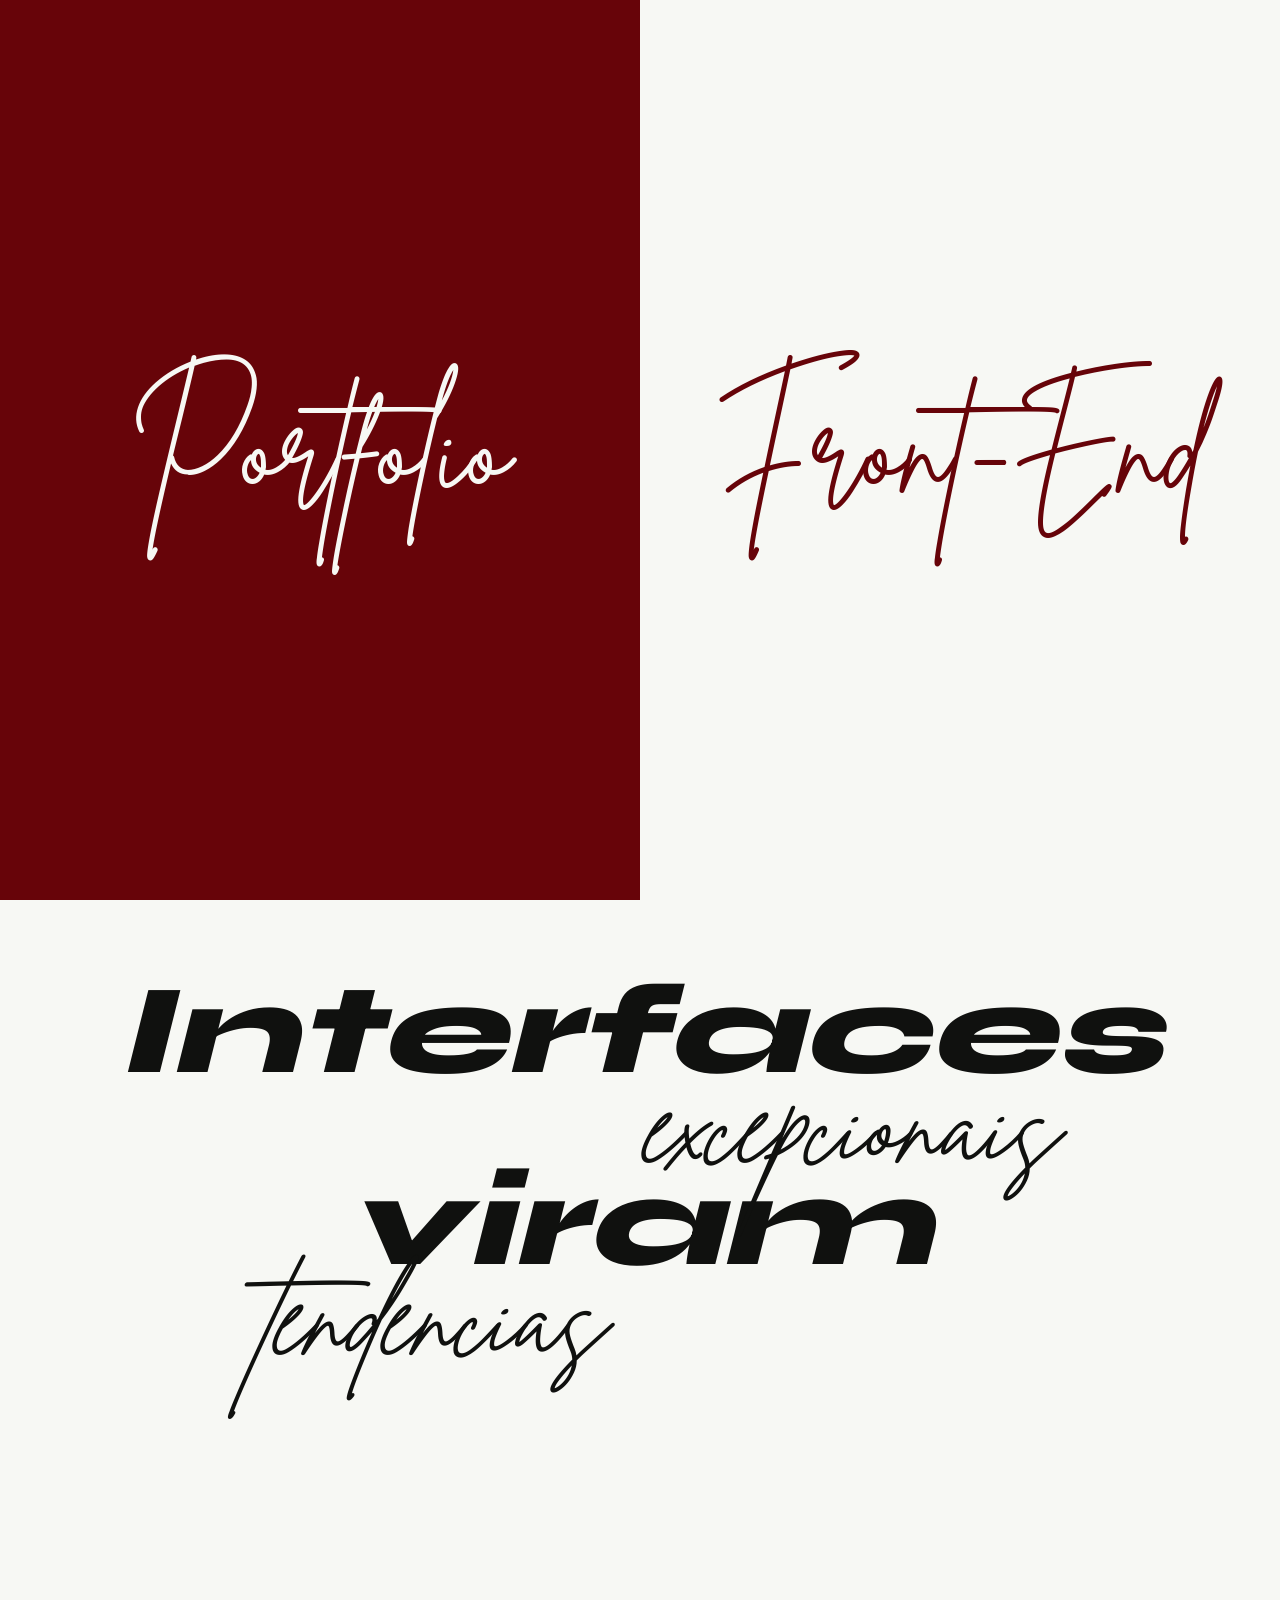
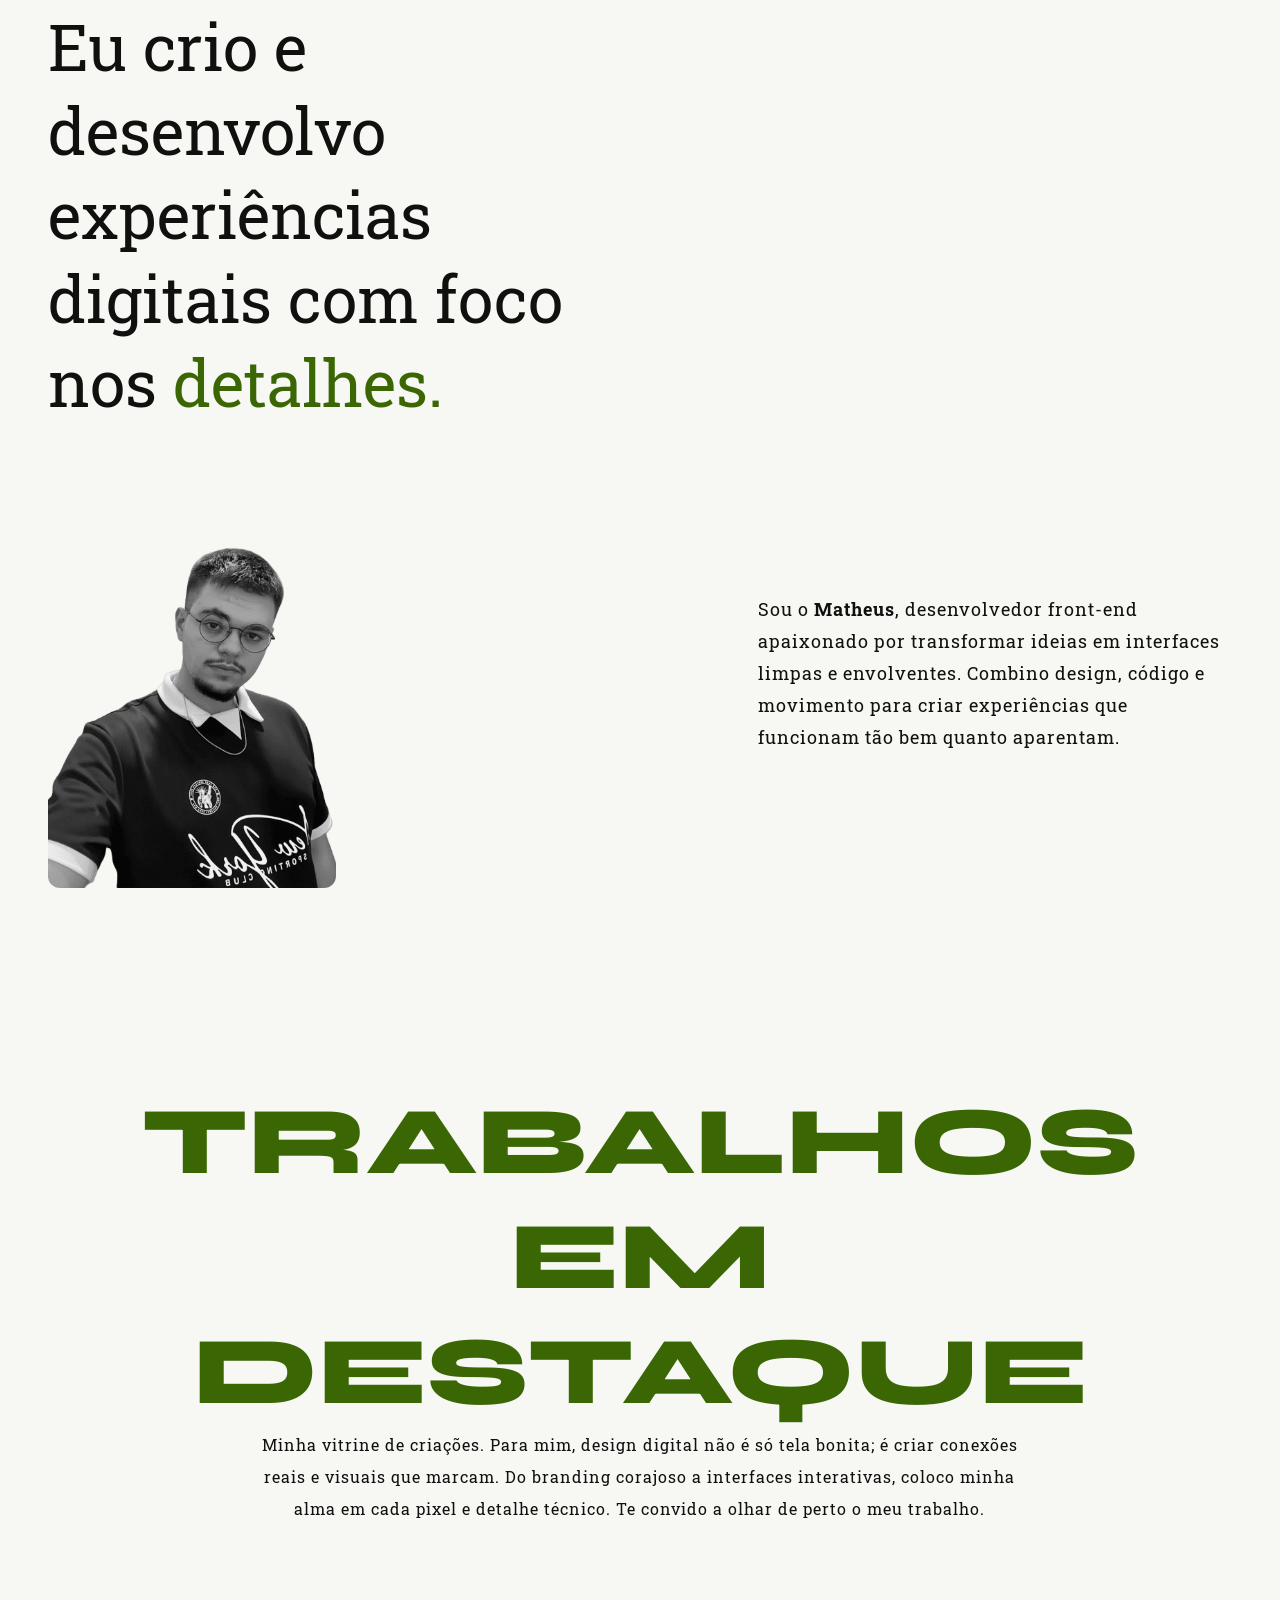
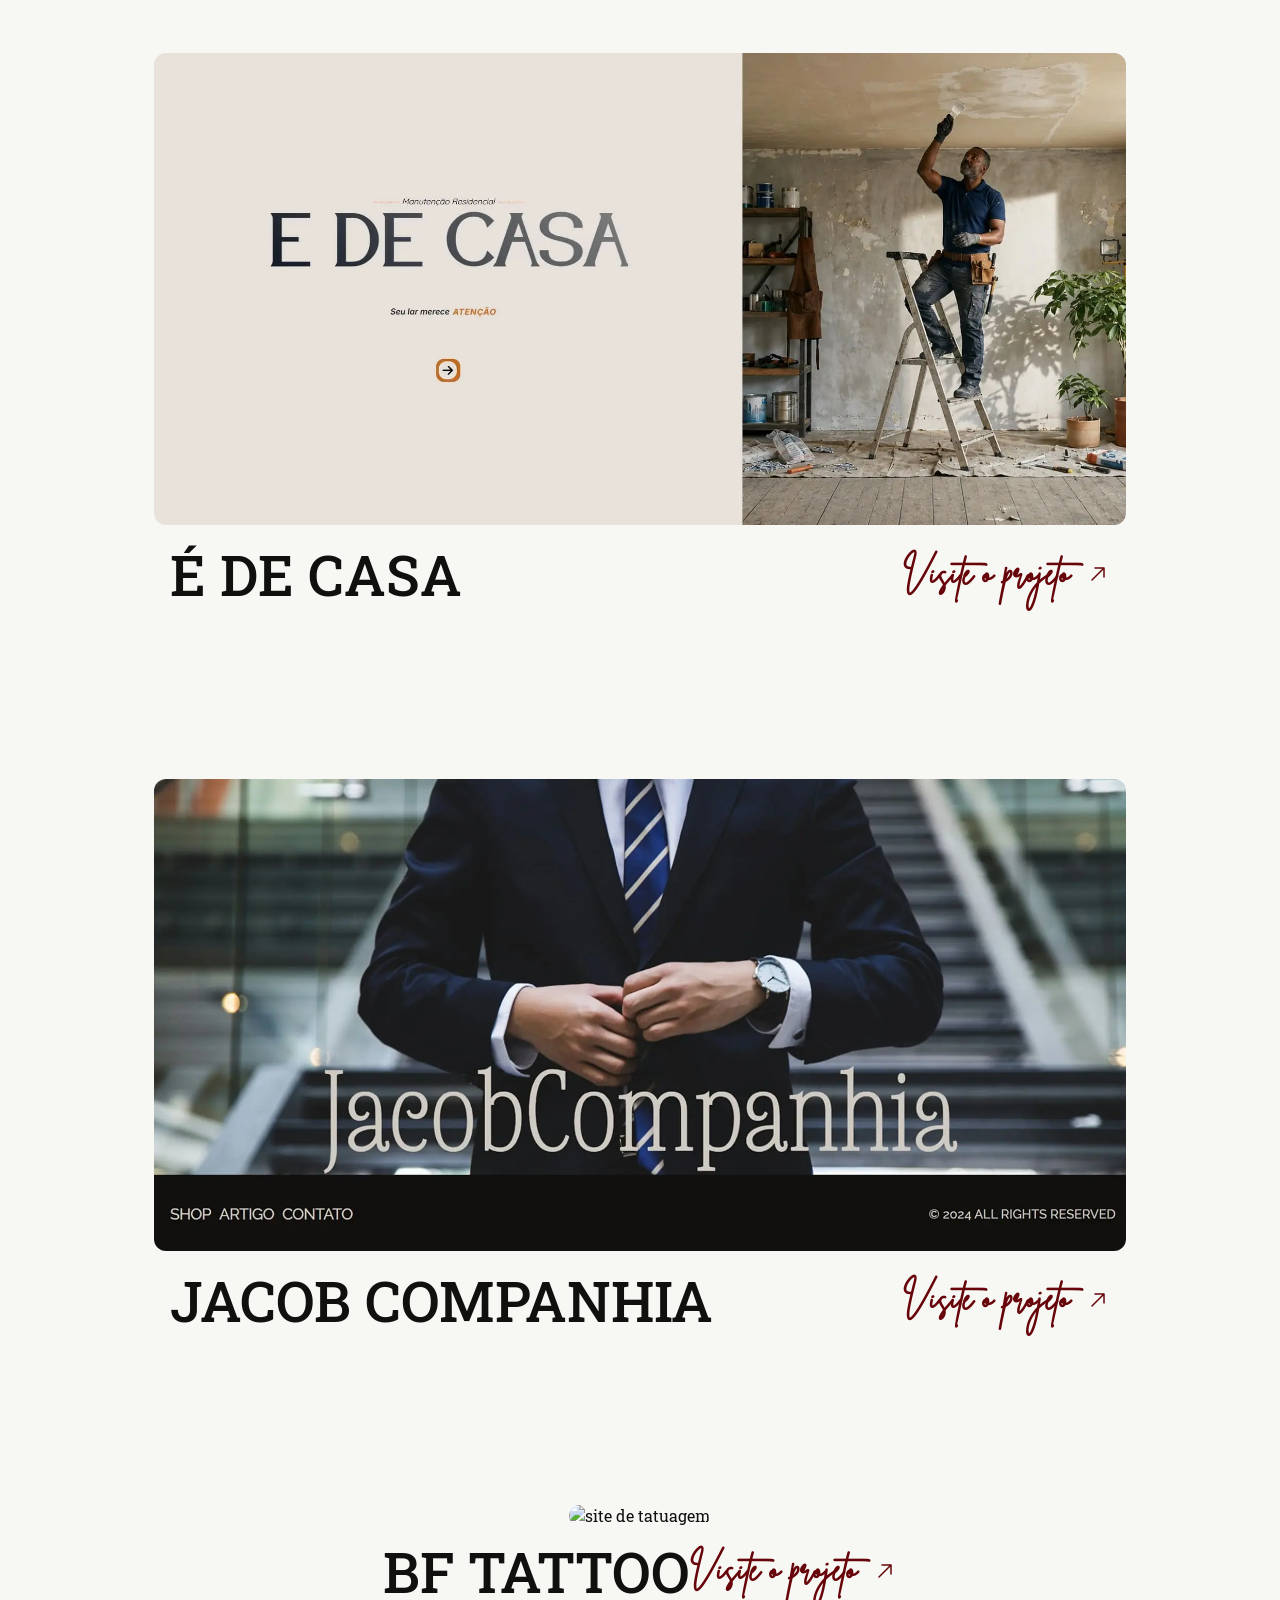
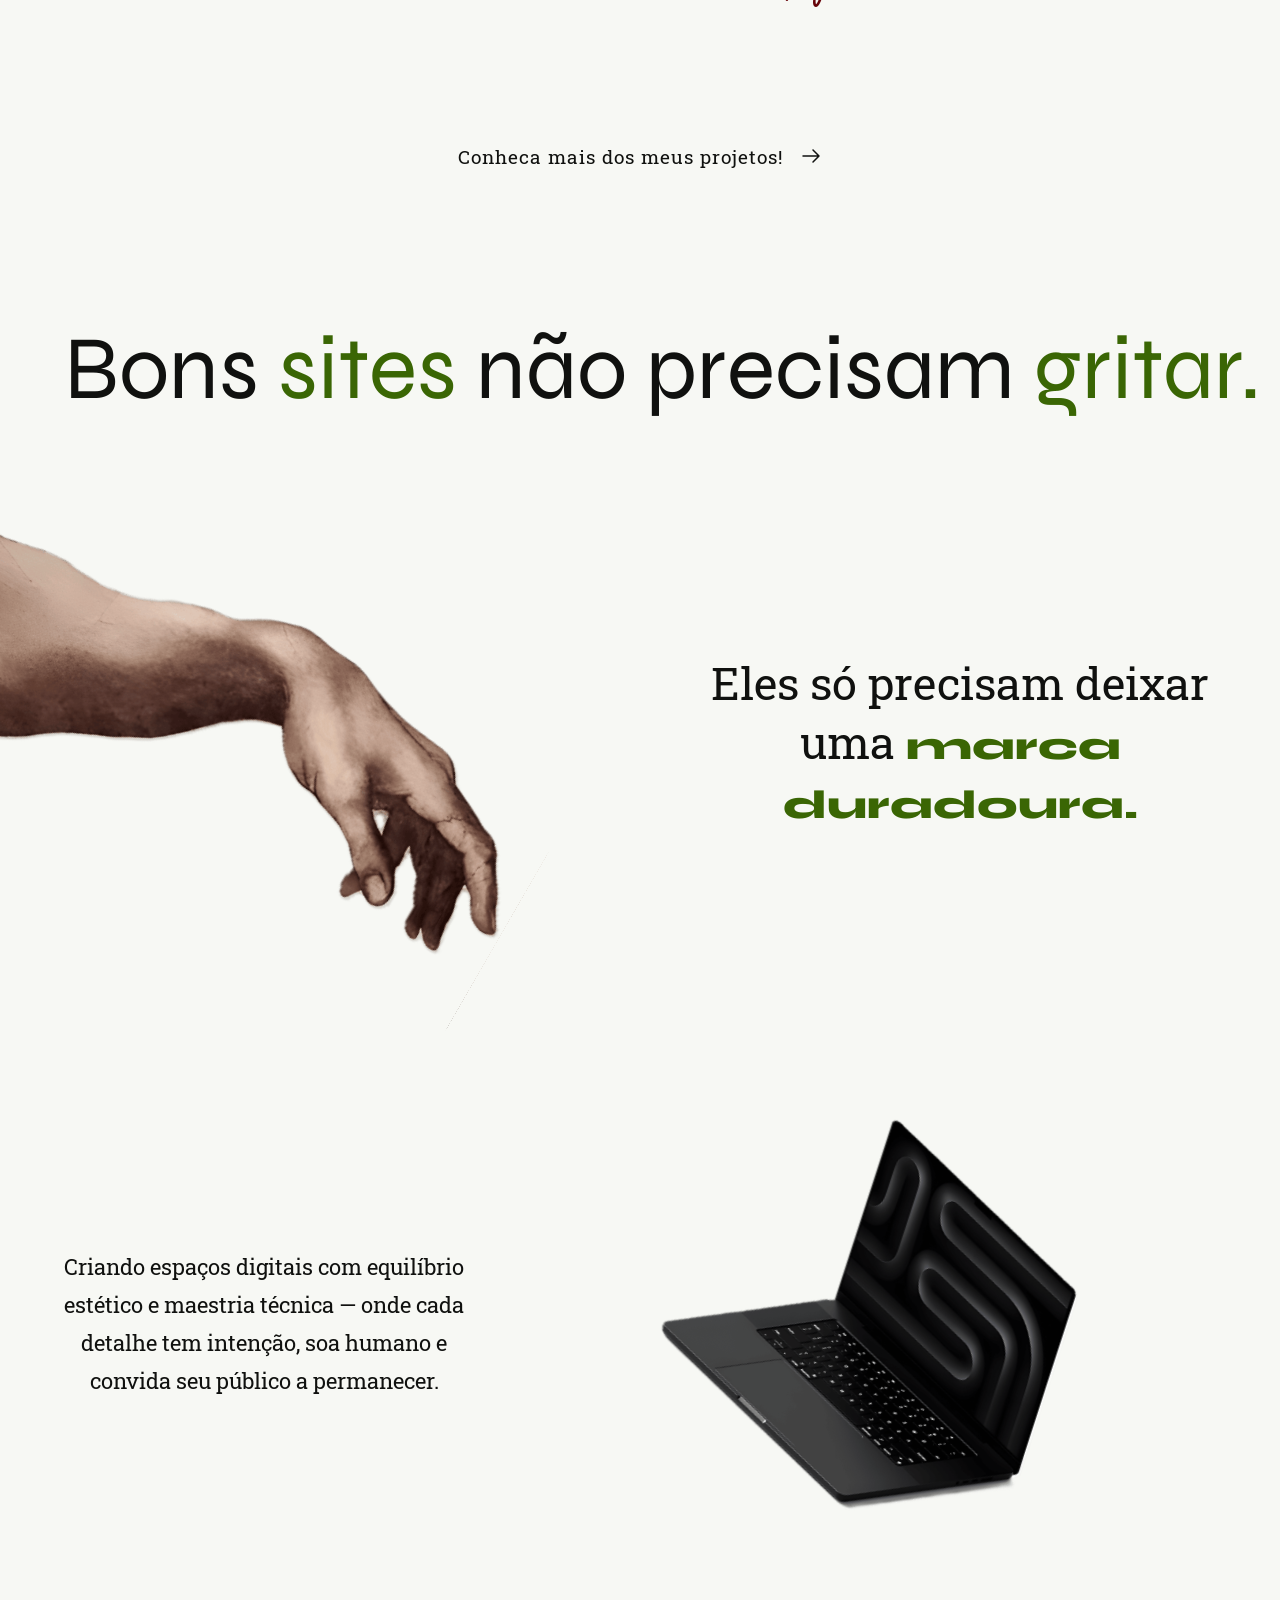
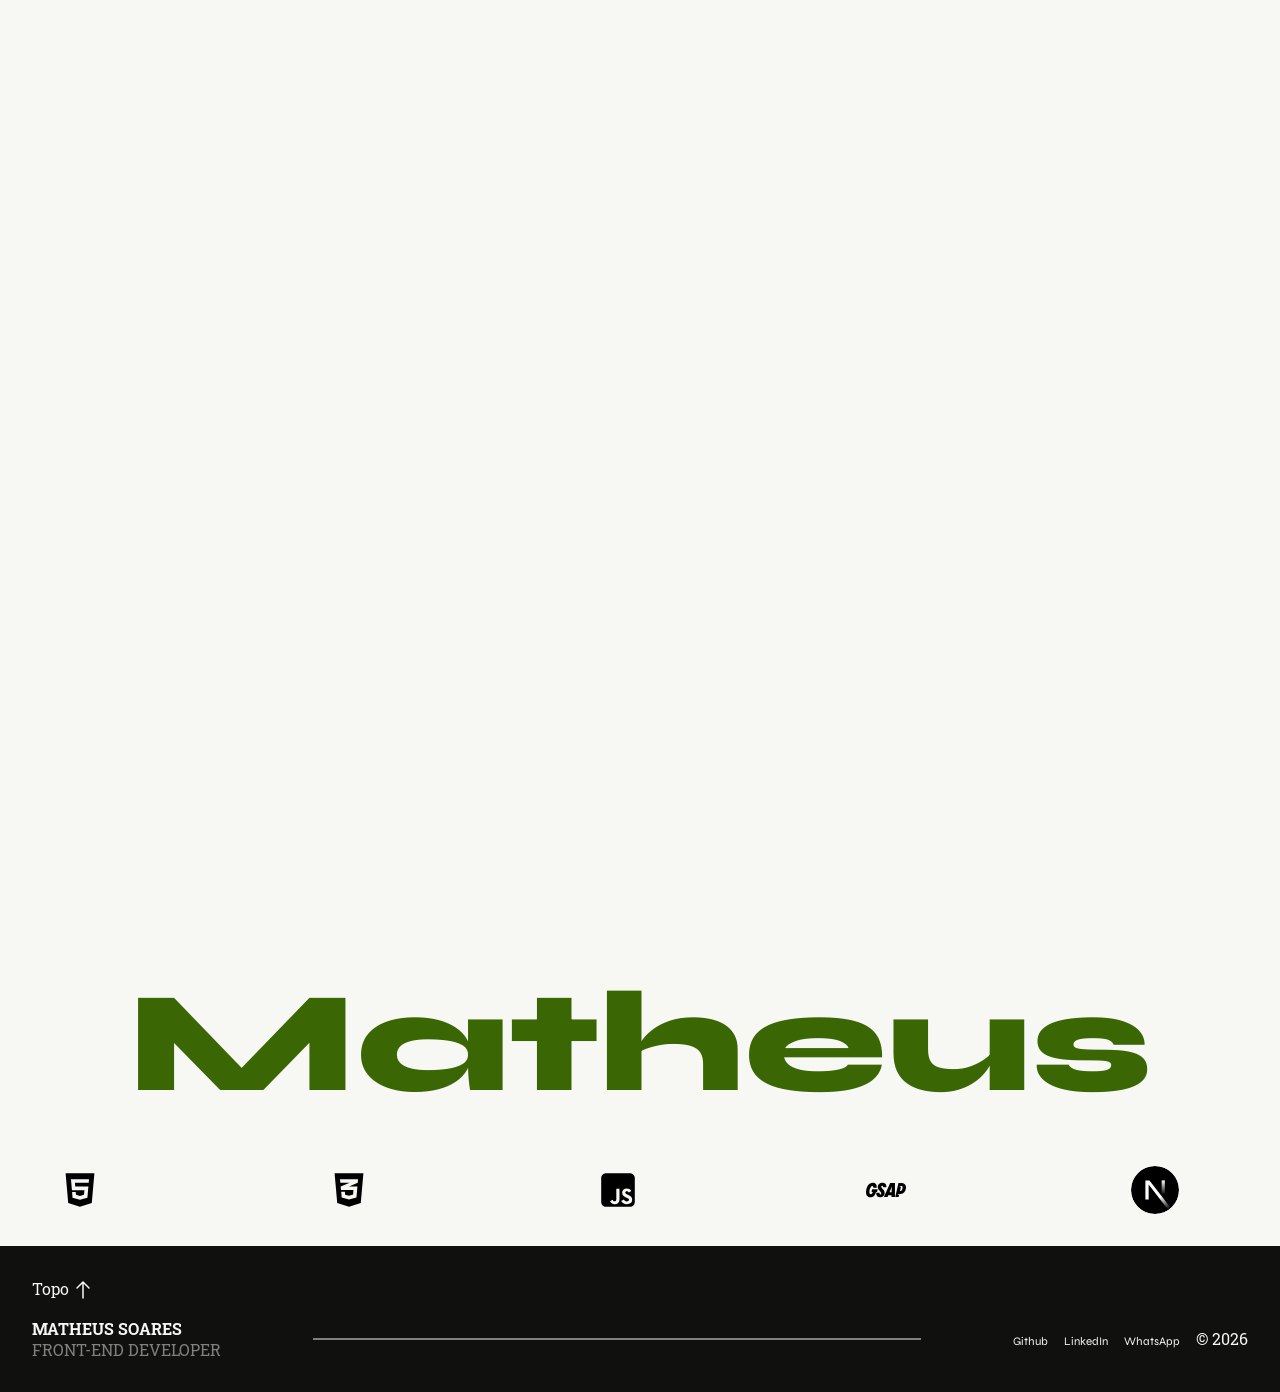
==== Index.html @ 7cadaae1 "finalizacao 1.0" ====
<!DOCTYPE html>
<html lang="pt-BR">

<head>
    <meta charset="UTF-8">
    <meta name="viewport" content="width=device-width, initial-scale=1.0">
    <link rel="preconnect" href="https://fonts.googleapis.com">
    <link rel="preconnect" href="https://fonts.gstatic.com" crossorigin>
    <link
        href="https://fonts.googleapis.com/css2?family=Roboto+Slab:wght@100..900&family=Syne:wght@400..800&display=swap"
        rel="stylesheet">
    <link rel="stylesheet" href="Style/style.css">
    <title>Matheus Soares</title>
</head>

<body>

    <section  id="inicio" class="hero">
        <div class="sessao-inicial">
            <div class="hero-esquerda"><span>Portfólio </span></div>
            <div class="hero-direita"><span>Front-End</span></div>
        </div>
        <div class="sessao-nome">
            <div class="nome">
                <h1>Matheus</h1>
                <h2>Soares</h2>
            </div>
            <p>Unindo design e código para dar vida a sites incríveis. Combinando interações únicas, visual marcante e
                tipografia impecável para transformar ideias em experiências memoráveis.</p>
        </div>
    </section>


    <section class="sessao-frases">
        <div class="conteudo-frases">
            <span class="frases frase-esquerda">Interfaces</span>
            <span class=" flex-end frases frase-direita">excepcionais</span>
            <span class="frases frase-esquerda">viram</span>
            <span class=" flex-start frases frase-direita">tendencias</span>
        </div>
    </section>

    <section class="sessao-Matheus">
        <div class="frase-Matheus">
            <p>Eu crio e desenvolvo experiências digitais com foco nos <span>detalhes.</span></p>
        </div>
        <div class="apresentacao">
            <div class="matheus">
                <img src="Mockup/Matheus/Matheus.png" alt="">
            </div>
            <div class="sobre">
                <p>
                    Sou o <strong>Matheus</strong>, desenvolvedor front-end apaixonado por transformar ideias em
                    interfaces
                    limpas e envolventes. Combino design, código e movimento para criar experiências que funcionam tão
                    bem
                    quanto aparentam.
                </p>
            </div>
        </div>
    </section>

    <section class=" sessao-trabalhos">
        <div class="conteiner-trabalhos">
            <div class="cabecalho-trabalhos">
                <h3>Trabalhos <br>em <br> Destaque</h3>
                <div class="subTitulo">
                    <p>Minha vitrine de criações. Para mim, design digital não é só tela bonita; é criar conexões
                        reais
                        e visuais que marcam. Do branding corajoso a interfaces interativas, coloco minha alma em
                        cada
                        pixel e detalhe técnico. Te convido a olhar de perto o meu trabalho.</p>
                </div>
            </div>


            <div class="conteudo">
                <div class="trabalho">
                    <img src="Mockup/sites/EdeCasa.webp" alt="Site de marido de aluguel">
                    <div class="nome-trabalho">
                        <h4>É de casa</h4>

                        <a href="#">Visite o projeto <svg xmlns="http://www.w3.org/2000/svg" width="24" height="24"
                                viewBox="0 0 24 24" fill="none">
                                <path fill-rule="evenodd" clip-rule="evenodd"
                                    d="M9 6.75C8.58579 6.75 8.25 6.41421 8.25 6C8.25 5.58579 8.58579 5.25 9 5.25H18C18.4142 5.25 18.75 5.58579 18.75 6V15C18.75 15.4142 18.4142 15.75 18 15.75C17.5858 15.75 17.25 15.4142 17.25 15V7.81066L6.53033 18.5303C6.23744 18.8232 5.76256 18.8232 5.46967 18.5303C5.17678 18.2374 5.17678 17.7626 5.46967 17.4697L16.1893 6.75H9Z"
                                    fill="currentColor" />
                            </svg></a>

                    </div>
                </div>
            </div>


            <div class="conteudo">
                <div class="trabalho">
                    <img src="Mockup/sites/Jacob.webp" alt="Companhia de terno">
                    <div class="nome-trabalho">
                        <h4>Jacob Companhia</h4>

                        <a href="#">Visite o projeto <svg xmlns="http://www.w3.org/2000/svg" width="24" height="24"
                                viewBox="0 0 24 24" fill="none">
                                <path fill-rule="evenodd" clip-rule="evenodd"
                                    d="M9 6.75C8.58579 6.75 8.25 6.41421 8.25 6C8.25 5.58579 8.58579 5.25 9 5.25H18C18.4142 5.25 18.75 5.58579 18.75 6V15C18.75 15.4142 18.4142 15.75 18 15.75C17.5858 15.75 17.25 15.4142 17.25 15V7.81066L6.53033 18.5303C6.23744 18.8232 5.76256 18.8232 5.46967 18.5303C5.17678 18.2374 5.17678 17.7626 5.46967 17.4697L16.1893 6.75H9Z"
                                    fill="currentColor" />
                            </svg></a>

                    </div>
                </div>
            </div>

            <div class="conteudo">
                <div class="trabalho">
                    <img src="Mockup/sites/BF-Tattoo.webp" alt="site de tatuagem">
                    <div class="nome-trabalho">
                        <h4>BF Tattoo</h4>
                        <a href="#">Visite o projeto <svg xmlns="http://www.w3.org/2000/svg" width="24" height="24"
                                viewBox="0 0 24 24" fill="none">
                                <path fill-rule="evenodd" clip-rule="evenodd"
                                    d="M9 6.75C8.58579 6.75 8.25 6.41421 8.25 6C8.25 5.58579 8.58579 5.25 9 5.25H18C18.4142 5.25 18.75 5.58579 18.75 6V15C18.75 15.4142 18.4142 15.75 18 15.75C17.5858 15.75 17.25 15.4142 17.25 15V7.81066L6.53033 18.5303C6.23744 18.8232 5.76256 18.8232 5.46967 18.5303C5.17678 18.2374 5.17678 17.7626 5.46967 17.4697L16.1893 6.75H9Z"
                                    fill="currentColor" />
                            </svg></a>
                    </div>
                </div>
            </div>
        </div>
        <div class="outrosProjetos"><a class="maisProjetos" href="#">Conheca mais dos meus projetos! <svg
                    xmlns="http://www.w3.org/2000/svg" width="24" height="24" viewBox="0 0 24 24" fill="none">
                    <path fill-rule="evenodd" clip-rule="evenodd"
                        d="M13.4697 5.46967C13.7626 5.17678 14.2374 5.17678 14.5303 5.46967L20.5303 11.4697C20.8232 11.7626 20.8232 12.2374 20.5303 12.5303L14.5303 18.5303C14.2374 18.8232 13.7626 18.8232 13.4697 18.5303C13.1768 18.2374 13.1768 17.7626 13.4697 17.4697L18.1893 12.75H4C3.58579 12.75 3.25 12.4142 3.25 12C3.25 11.5858 3.58579 11.25 4 11.25H18.1893L13.4697 6.53033C13.1768 6.23744 13.1768 5.76256 13.4697 5.46967Z"
                        fill="currentColor" />
                </svg></a></div>
    </section>

    <section class="cta">

        <div class="cabecalho-cta">
            <p>
                Bons <span>sites </span>
                não precisam <span>gritar.</span>
            </p>
        </div>
        <div class="frase-cta">
            <div class="mao">
                <img src="Mockup/CTA/dedos.svg" alt="">
            </div>
            <div class="frase">
                <p>Eles só precisam deixar uma <span>marca duradoura.</span></p>
            </div>
        </div>
        <div class="frase-cta computador-cta">
            <p class="frase-computador">Criando espaços digitais com equilíbrio estético e maestria técnica — onde
                cada
                detalhe tem intenção, soa
                humano e convida seu público a permanecer.</p>
            <div class="computador">
                <img src="Mockup/CTA/macbook.svg" alt="">
            </div>
        </div>
    </section>


    <section class="sessao-jornal">
        <div class="img-jornal">
            <img src="Mockup/Jornal/jornal.jpg" alt="homem olhando jornal">
        </div>
    </section>

    <footer>
        <div class="titulo-rodade">
            <h1>Matheus</h1>
        </div>

        <div class="conteiner-carrosel">
            <div class="carrosel">
                <div class="conteudo-carrosel"><img src="Mockup/Carrosel/html.svg" alt=""></div>
                <div class="conteudo-carrosel"><img src="Mockup/Carrosel/css.svg" alt=""></div>
                <div class="conteudo-carrosel"><img src="Mockup/Carrosel/JS.svg" alt=""></div>
                <div class="conteudo-carrosel"><img src="Mockup/Carrosel/gsap.svg" alt=""></div>
                <div class="conteudo-carrosel"><img src="Mockup/Carrosel/nextjs.svg" alt=""></div>
                <div class="conteudo-carrosel"><img src="Mockup/Carrosel/react.svg" alt=""></div>
                <div class="conteudo-carrosel"><img src="Mockup/Carrosel/github.svg" alt=""></div>
            </div>
            <div aria-hidden class="carrosel">
                <div class="conteudo-carrosel"><img src="Mockup/Carrosel/html.svg" alt=""></div>
                <div class="conteudo-carrosel"><img src="Mockup/Carrosel/css.svg" alt=""></div>
                <div class="conteudo-carrosel"><img src="Mockup/Carrosel/JS.svg" alt=""></div>
                <div class="conteudo-carrosel"><img src="Mockup/Carrosel/gsap.svg" alt=""></div>
                <div class="conteudo-carrosel"><img src="Mockup/Carrosel/nextjs.svg" alt=""></div>
                <div class="conteudo-carrosel"><img src="Mockup/Carrosel/react.svg" alt=""></div>
                <div class="conteudo-carrosel"><img src="Mockup/Carrosel/github.svg" alt=""></div>
            </div>
        </div>

        <div class="segundo-rodape">
            <div class="top">
                <a href="#inicio">Topo <svg xmlns="http://www.w3.org/2000/svg" width="24" height="24"
                        viewBox="0 0 24 24" fill="none">
                        <path fill-rule="evenodd" clip-rule="evenodd"
                            d="M11.4697 3.46967C11.7626 3.17678 12.2374 3.17678 12.5303 3.46967L18.5303 9.46967C18.8232 9.76256 18.8232 10.2374 18.5303 10.5303C18.2374 10.8232 17.7626 10.8232 17.4697 10.5303L12.75 5.81066L12.75 20C12.75 20.4142 12.4142 20.75 12 20.75C11.5858 20.75 11.25 20.4142 11.25 20L11.25 5.81066L6.53033 10.5303C6.23744 10.8232 5.76256 10.8232 5.46967 10.5303C5.17678 10.2374 5.17678 9.76256 5.46967 9.46967L11.4697 3.46967Z"
                            fill="currentColor" />
                    </svg></a>
            </div>

            <div class="divulgacao">
                <div class="nome-divulgacao">
                    <h4>Matheus Soares</h4>
                    <span>FRONT-END DEVELOPER</span>
                </div>
                <div class="linha"></div>
                <div class="redes">
                    <ul class="redes-links">
                        <li class="links"><a href="">github</a></li>
                        <li class="links"><a href="">LinkedIn</a></li>
                        <li class="links"><a href="">WhatsApp</a></li>
                    </ul>
                    <span>&copy; 2026</span>
                </div>
            </div>
        </div>
    </footer>
</body>
<script src="https://cdn.jsdelivr.net/npm/gsap@3.15/dist/gsap.min.js"></script>
<script src="https://cdn.jsdelivr.net/npm/gsap@3.15/dist/ScrollTrigger.min.js"></script>
<script src="https://cdn.jsdelivr.net/npm/gsap@3.15/dist/SplitText.min.js"></script>
<script src="Script/script.js" defer></script>

</html>
---- Style/style.css ----
* {
    margin: 0;
    padding: 0;
    box-sizing: border-box;
    scroll-behavior: smooth;
}

@font-face {
    font-family: "Brittany";
    src: url("/mockup/font/BrittanySignature.ttf");
}

:root {
    --fontPrimary: "Syne", sans-serif;
    --fontSecundary: "Brittany";
    --fontText: "Roboto Slab", serif;
    --Verde: #3A6604;
    --TerraCota: #670409;
    --Branco: #F7F8F4;
    --Preto: #10110f;
    --PretoTrans: #10110f83;
}


body {
    color: var(--Preto);
    background: var(--Branco);
    font-family: var(--fontText);
    overflow-x: hidden;
}


.sessao-inicial {
    height: 100svh;
    width: 100%;
    display: flex;
    justify-content: center;
    align-items: center;
    overflow: hidden;
}

.hero-esquerda,
.hero-direita {
    display: flex;
    align-items: center;
    justify-content: center;
    text-align: center;
    height: 100%;
    width: 50%;
    font-size: clamp(6rem, 8rem, 10rem);
    font-family: var(--fontSecundary);
    z-index: 2;
}

.hero-esquerda {
    background-color: var(--TerraCota);
    color: var(--Branco);
}

.hero-direita {
    background-color: var(--Branco);
    color: var(--TerraCota);
}

.sessao-nome {
    width: 100%;
    height: 80svh;
    display: flex;
    align-items: center;
    justify-content: center;
    flex-direction: column;
    gap: 30%;
    position: absolute;
    top: 0;
    left: 0;

    p {

        text-align: center;
        font-size: 1.2rem;
        font-weight: 500;
        display: inline-block;
        width: 50%;
    }
}

.nome {
    line-height: 3.9rem;

    h1 {
        font-size: clamp(6rem, 9rem, 10rem);
        font-family: var(--fontPrimary);
        font-weight: 800;
        text-transform: uppercase;
        color: var(--Verde);
    }

    h2 {

        font-size: clamp(3rem, 6rem, 7rem);
        font-family: var(--fontSecundary);
        color: var(--TerraCota);
        letter-spacing: 3px;
        -webkit-text-stroke: 3px var(--Branco);
        paint-order: stroke fill;
    }
}


.sessao-frases {
    width: 100%;
    display: flex;
    align-items: center;
    justify-content: center;
    padding: 5rem 0;
}

.conteudo-frases {
    display: flex;
    align-items: center;
    justify-content: center;
    text-align: center;
    flex-direction: column;
    padding-bottom: 10rem;

}

.frases {
    font-style: italic;
    line-height: 80%;

}

.frase-esquerda {
    font-family: var(--fontPrimary);
    font-weight: 800;
    font-size: clamp(3.5rem, 8rem, 10rem);
    font-style: italic;

}

.frase-direita {
    font-family: var(--fontSecundary);
    font-size: clamp(3.5rem, 7rem, 9rem);
    font-weight: 500;
}

.flex-end {
    position: relative;
    left: 20%;
}

.flex-start {
    position: relative;
    right: 20%;
}

.sessao-Matheus {
    width: 100%;
    padding: 0 3rem;
    overflow: hidden;
}

.frase-Matheus p {
    font-size: 4rem;
    max-width: 50%;
    overflow-wrap: nowrap;
    word-break: keep-all;
    position: relative;
    overflow: hidden;

    span {
        color: var(--Verde);
    }
}


.apresentacao {
    display: flex;
    align-items: center;
    justify-content: space-between;
}


.matheus {
    padding: 2rem 0;

    img {
        width: 18rem;
        border-radius: 12px;
        filter: grayscale(100%);
    }
}

.sobre {
    max-width: 40%;
    letter-spacing: 1px;
    line-height: 2rem;
    text-align: left;
    align-items: center;
    font-size: 1.1rem;
}


.sessao-trabalhos {
    color: var(--Preto);
    width: 100%;
    padding: 6rem 0;
}


.cabecalho-trabalhos {
    display: flex;
    flex-direction: column;
    align-items: center;
    width: 100%;

    h3 {
        font-family: var(--fontPrimary);
        font-weight: 800;
        color: var(--Verde);
        text-transform: uppercase;
        font-size: clamp(4rem, 6rem, 7rem);
    }
}

.conteiner-trabalhos {
    display: flex;
    flex-direction: column;
    align-items: center;
    padding: 4rem 2rem;
    text-align: center;
    gap: 5rem;
}

.subTitulo {
    max-width: 65%;
    padding: 0 0 1rem 0;

    line-height: 2rem;
    letter-spacing: 1px;
}

.conteudo {
    display: flex;
    justify-content: center;
    align-items: center;
    flex-direction: column;
    position: sticky;
    top: 0;
    padding: 2rem 0 3rem 0;
    width: 80%;
    border-radius: 20px;
}


.trabalho img {
    width: 100%;
    border-radius: 12px;
    object-fit: cover;
}

.nome-trabalho {
    display: flex;
    justify-content: space-between;
    align-items: center;
    text-align: center;
    padding: .5rem 1rem;
    color: var(--Preto);

    h4 {
        font-family: var(--);
        font-weight: 500;
        font-size: 3.5rem;
        text-transform: uppercase;
    }

    a {
        text-decoration: none;
        display: flex;
        align-items: center;
        text-align: center;
        color: var(--TerraCota);
        font-weight: 800;
        font-family: var(--fontSecundary);
        font-size: 2rem;
        gap: 1rem;
    }
}


.outrosProjetos {
    width: 100%;
    display: flex;
    justify-content: center;
    align-items: center;
    padding: 1rem;
}

.maisProjetos {
    text-decoration: none;
    color: var(--Preto);
    font-size: 1.2rem;
    letter-spacing: 1px;
    display: flex;
    align-items: center;
    text-align: center;
    gap: 1rem;
    transition: .5s ease-in-out;
}

.maisProjetos:hover {
    scale: 1.1
}

.cta {
    width: 100%;
    display: flex;
    flex-direction: column;
    overflow: hidden;
    position: relative;

    z-index: 1;
}



.cabecalho-cta {
    padding: 2rem 0 1rem 4rem;
    overflow: hidden;
    margin-bottom: 3rem;
}

.cabecalho-cta p {
    font-size: clamp(3vw, 7vw, 9rem);
    font-family: var(--fontPrimary);
    width: 100%;
    line-height: 7rem;
}

.cabecalho-cta span {
    color: var(--Verde);
}


.frase-cta {
    display: flex;
    justify-content: space-between;
    align-items: center;
    text-align: center;
    padding: 3rem 0;

}

.frase {
    padding: 0 2rem;
    font-size: 2.8rem;

    span {
        color: var(--Verde);
        font-family: var(--fontPrimary);
        font-weight: 800;
        font-size: 2.5rem;
    }
}

.mao {
    width: max-content;
}

.mao img {
    display: block;
    position: relative;
    width: 40rem;
    rotate: 30deg;
    right: 12%;
}

.computador {
    width: max-content;
}

.computador img {
    width: 50rem;
    rotate: 18deg;

}

.frase-computador {
    padding-left: 3rem;
    font-size: 1.4rem;
    width: 40%;
    line-height: 170%;
    text-align: center;
}


.sessao-jornal {
    position: sticky;
    top: 0;
    left: 0;
    width: 100%;
    height: 100svh;
    overflow: hidden;
    z-index: 1;
}

.img-jornal {
    width: 100%;
    height: 100%;
    padding: 2rem;
    clip-path: circle(21% at 50% 49%);
}

.img-jornal img {
    width: 100%;
    height: 100%;
    object-fit: cover;
}


.titulo-rodade {
    width: 100%;
    height: 20vh;
    display: flex;
    justify-content: center;
    align-items: center;
}

.titulo-rodade h1 {
    font-size: clamp(5vw, 9rem, 10rem);
    font-family: var(--fontPrimary);
    font-weight: 800;
    color: var(--Verde);
}

.conteiner-carrosel {
    display: flex;
    overflow: hidden;
    width: 100%;
    white-space: nowrap;
    z-index: 1;
}

.carrosel {
    display: flex;
    align-items: center;
    gap: 6.8rem;
    padding-right: 3rem;
    flex: 0 0 auto;
    animation: carrosel 20s infinite linear;

}

.conteiner-carrosel:hover .carrosel {
    animation-play-state: paused;
}

.conteudo-carrosel {
    flex: 0 0 10rem;
    padding: 2rem;
    display: flex;
    justify-content: center;
    align-items: center;
}

.conteudo-carrosel img {
    object-fit: cover;
    width: 3rem;
}

.segundo-rodape {
    display: flex;
    flex-direction: column;
    color: var(--Branco);
    background: var(--Preto);
    width: 100%;
    padding: 2rem;
    gap: 1rem;
}

.top {
    width: max-content;
}

.top a {
    display: flex;
    color: var(--Branco);
    text-decoration: none;
    gap: 2px;
}

.divulgacao {
    width: 100%;
    display: flex;
    justify-content: space-between;
    align-items: center;
}

.nome-divulgacao {
    flex-direction: column;
    h4 {
        text-transform: uppercase;
    }

    span {
        color: gray;
    }
}

.linha {
    background: gray;
    height: 2px;
    width: 50%;
}

.redes {
    display: flex;
    gap: 1rem;
}

.redes-links {
    display: flex;
    list-style: none;
    gap: 1rem;
}

.links a {
    color: var(--Branco);
    text-decoration: none;
    text-transform: capitalize;
    font-family: var(--fontPrimary);
    font-size: .9vw;
}

@keyframes carrosel {
    from {
        transform: translateX(0);
    }


    to {
        transform: translateX(-100%);
    }
}
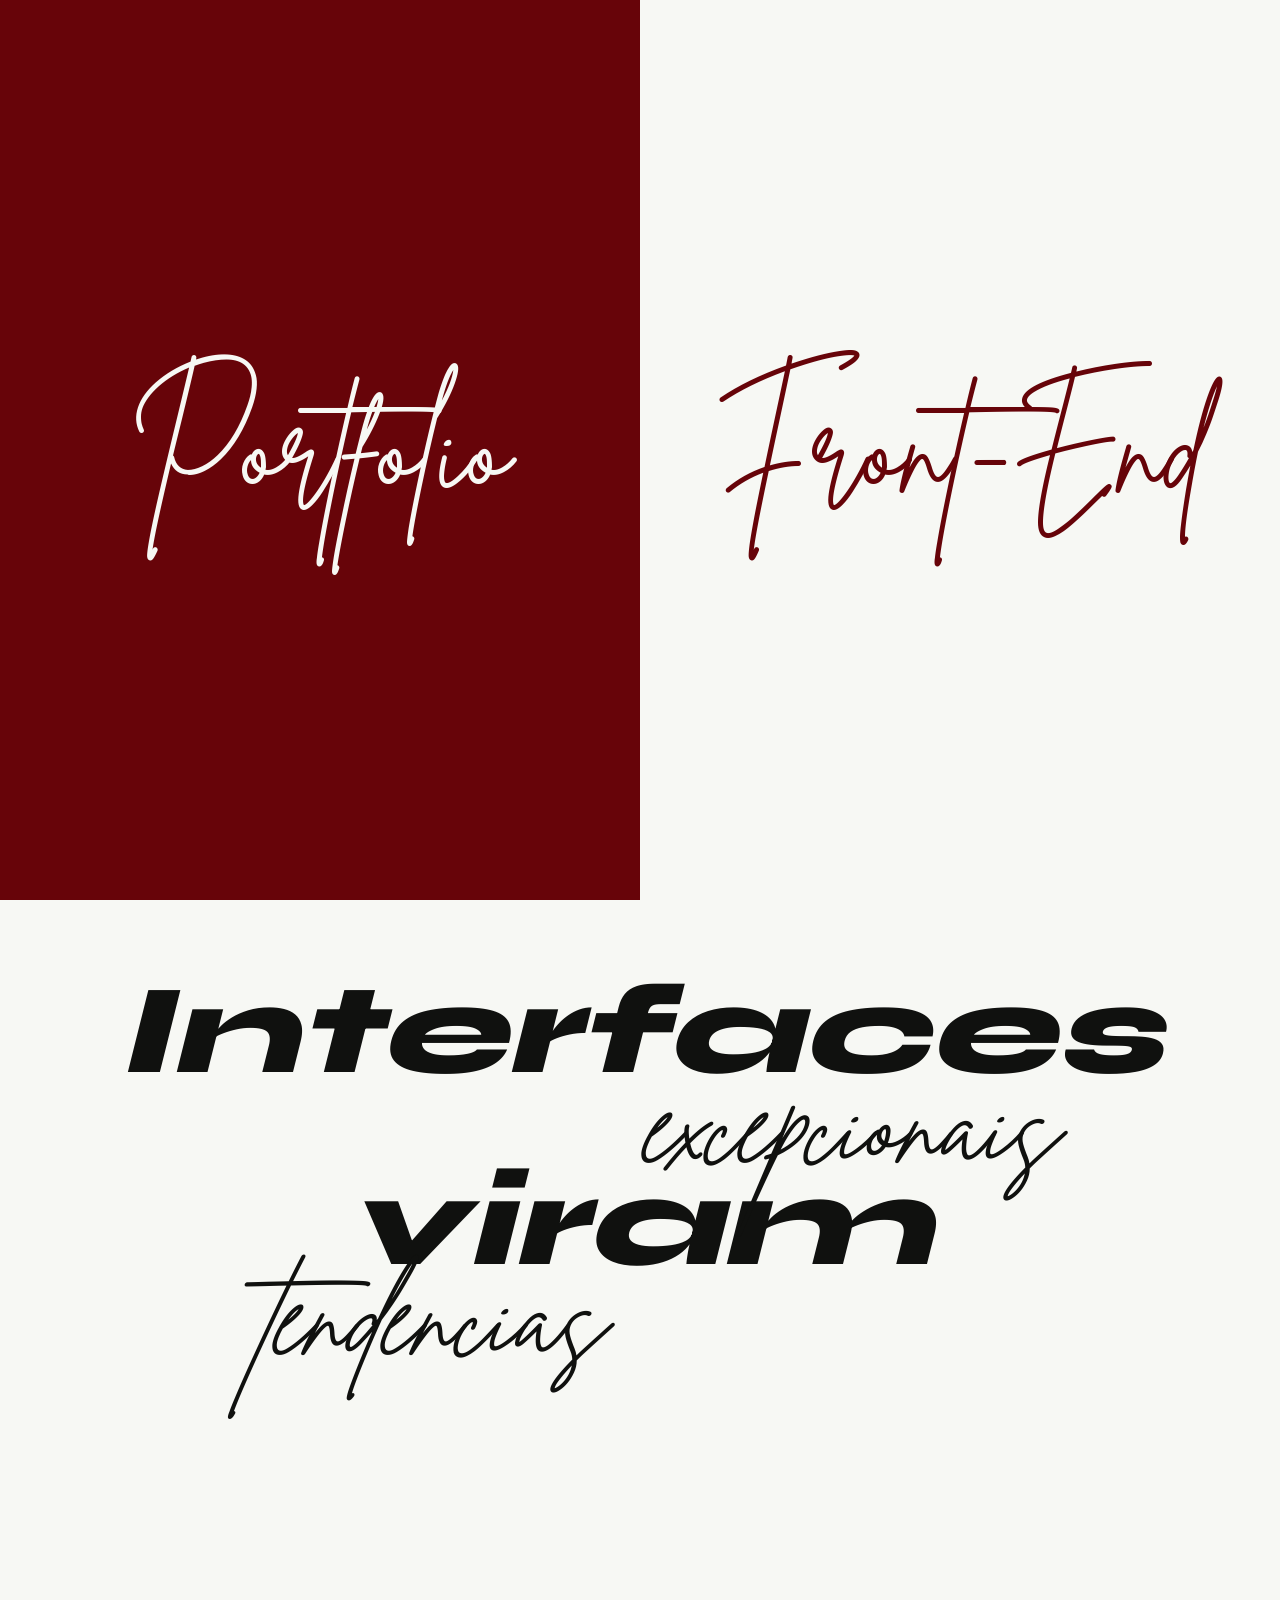
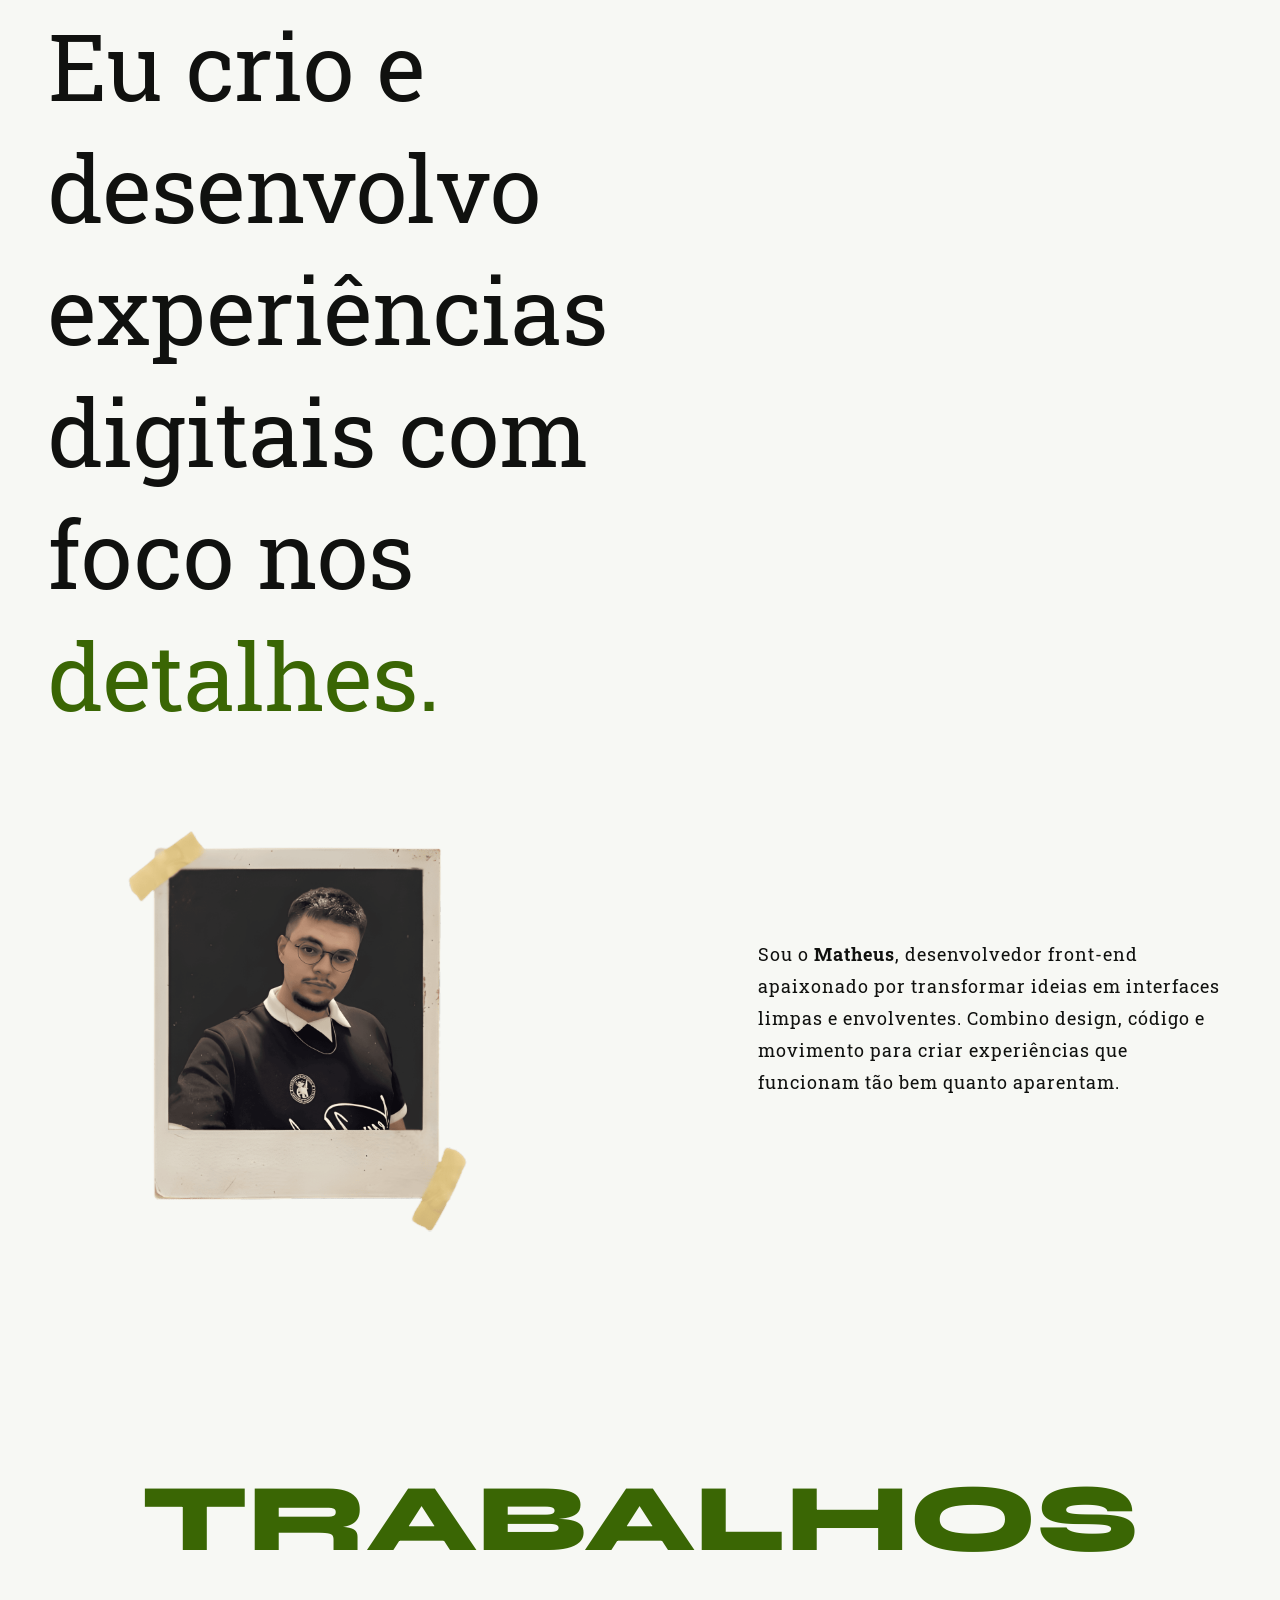
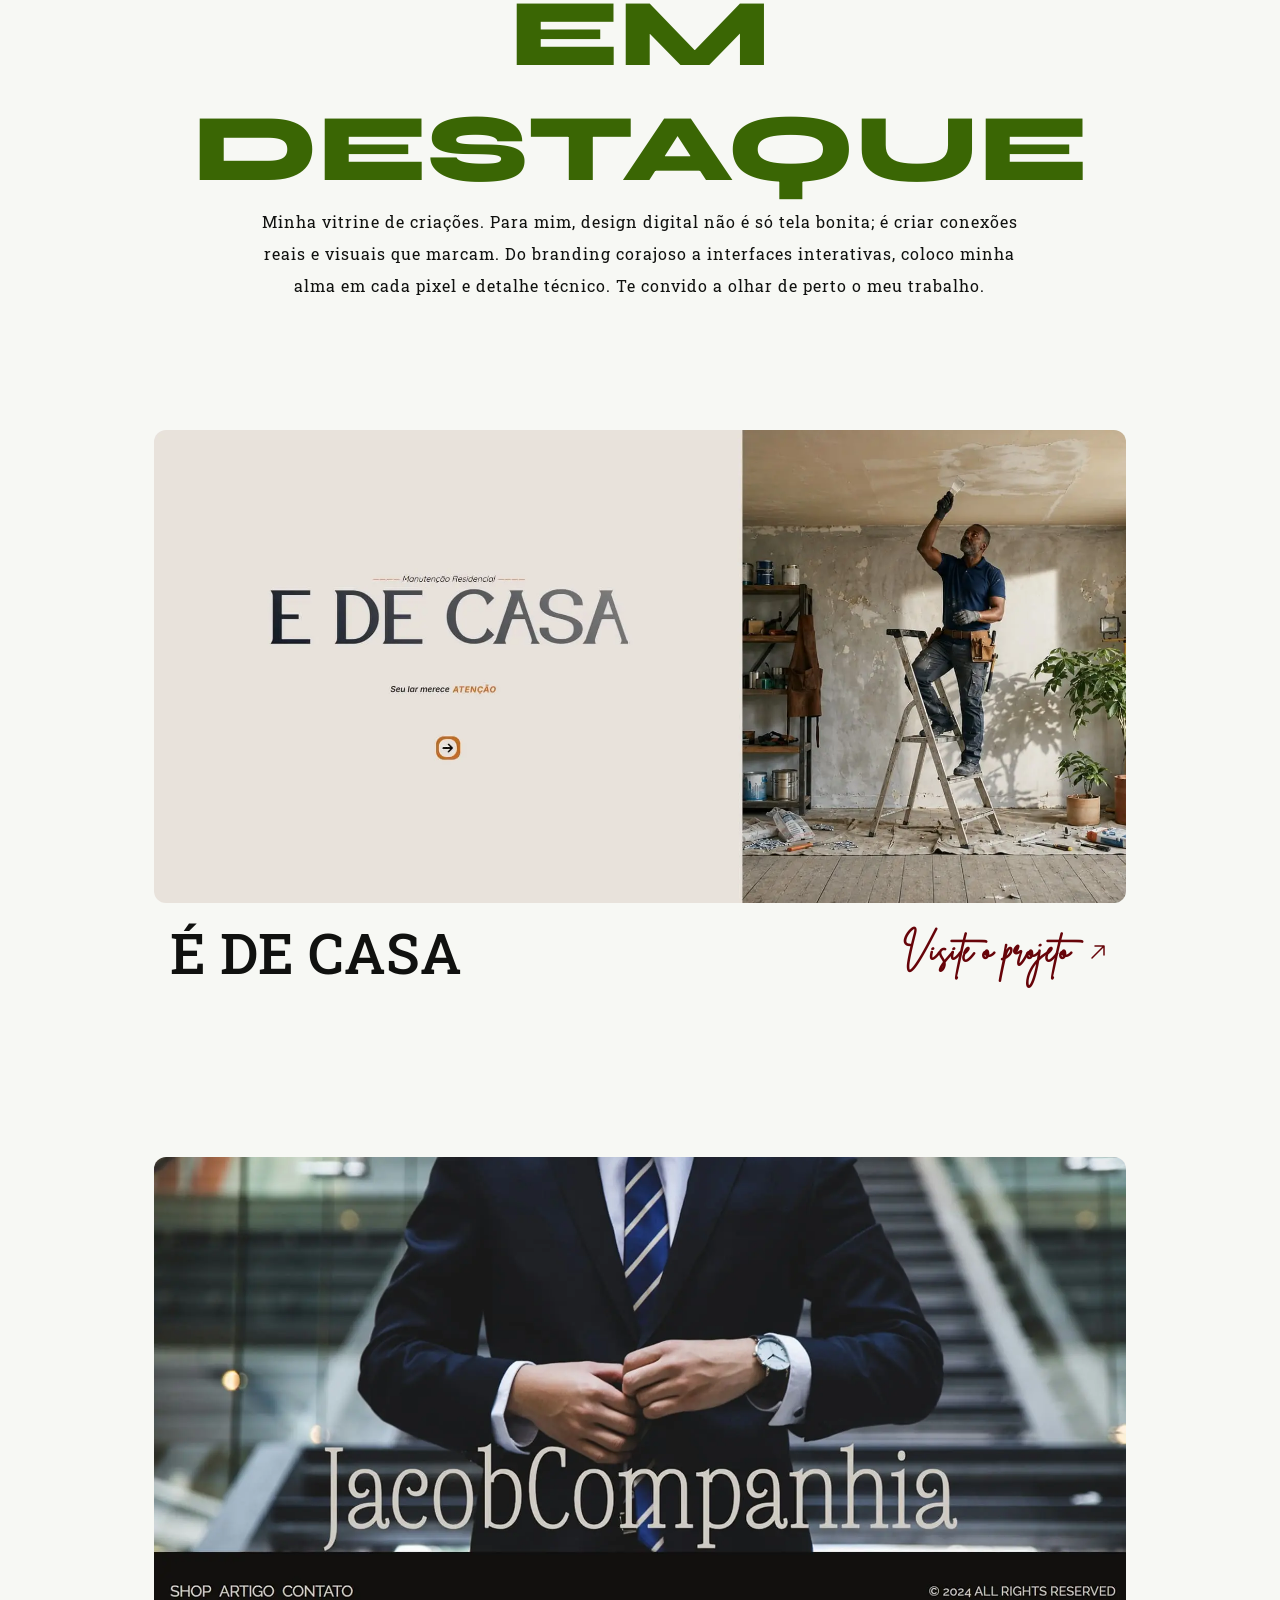
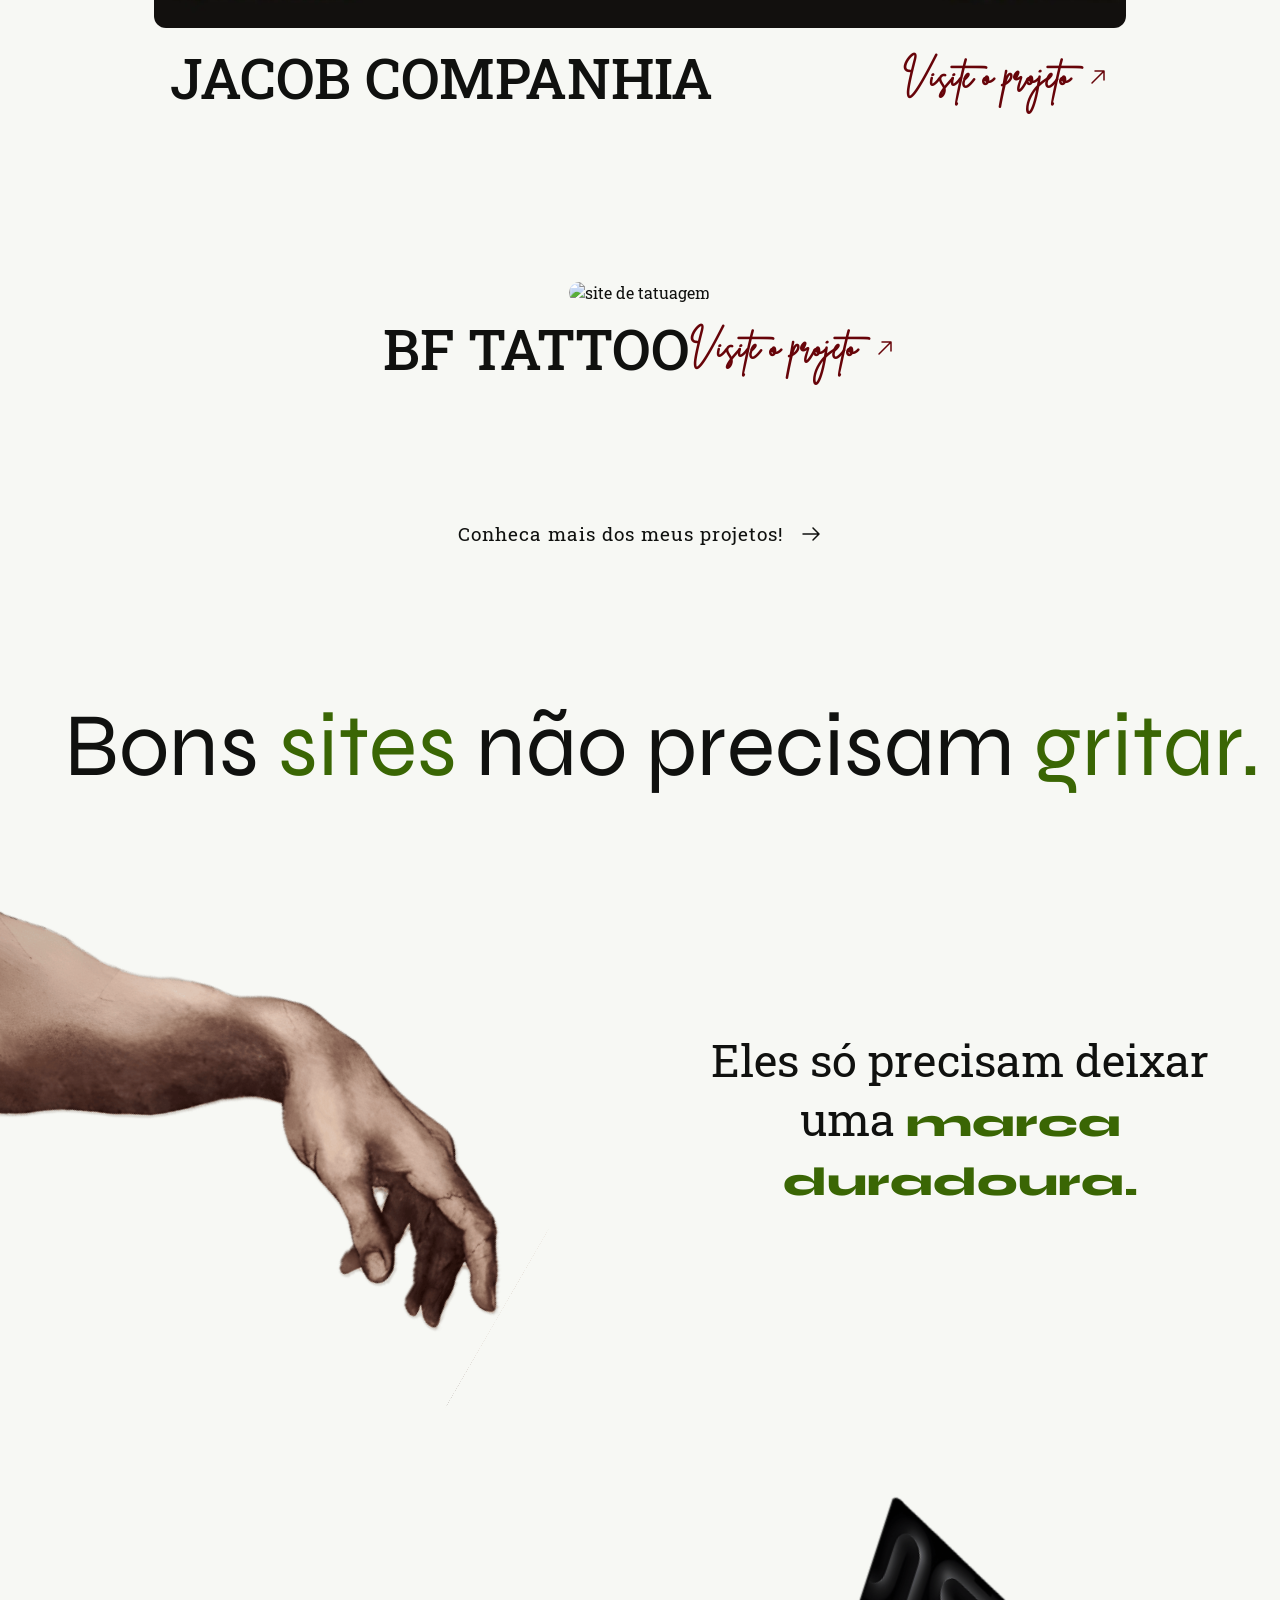
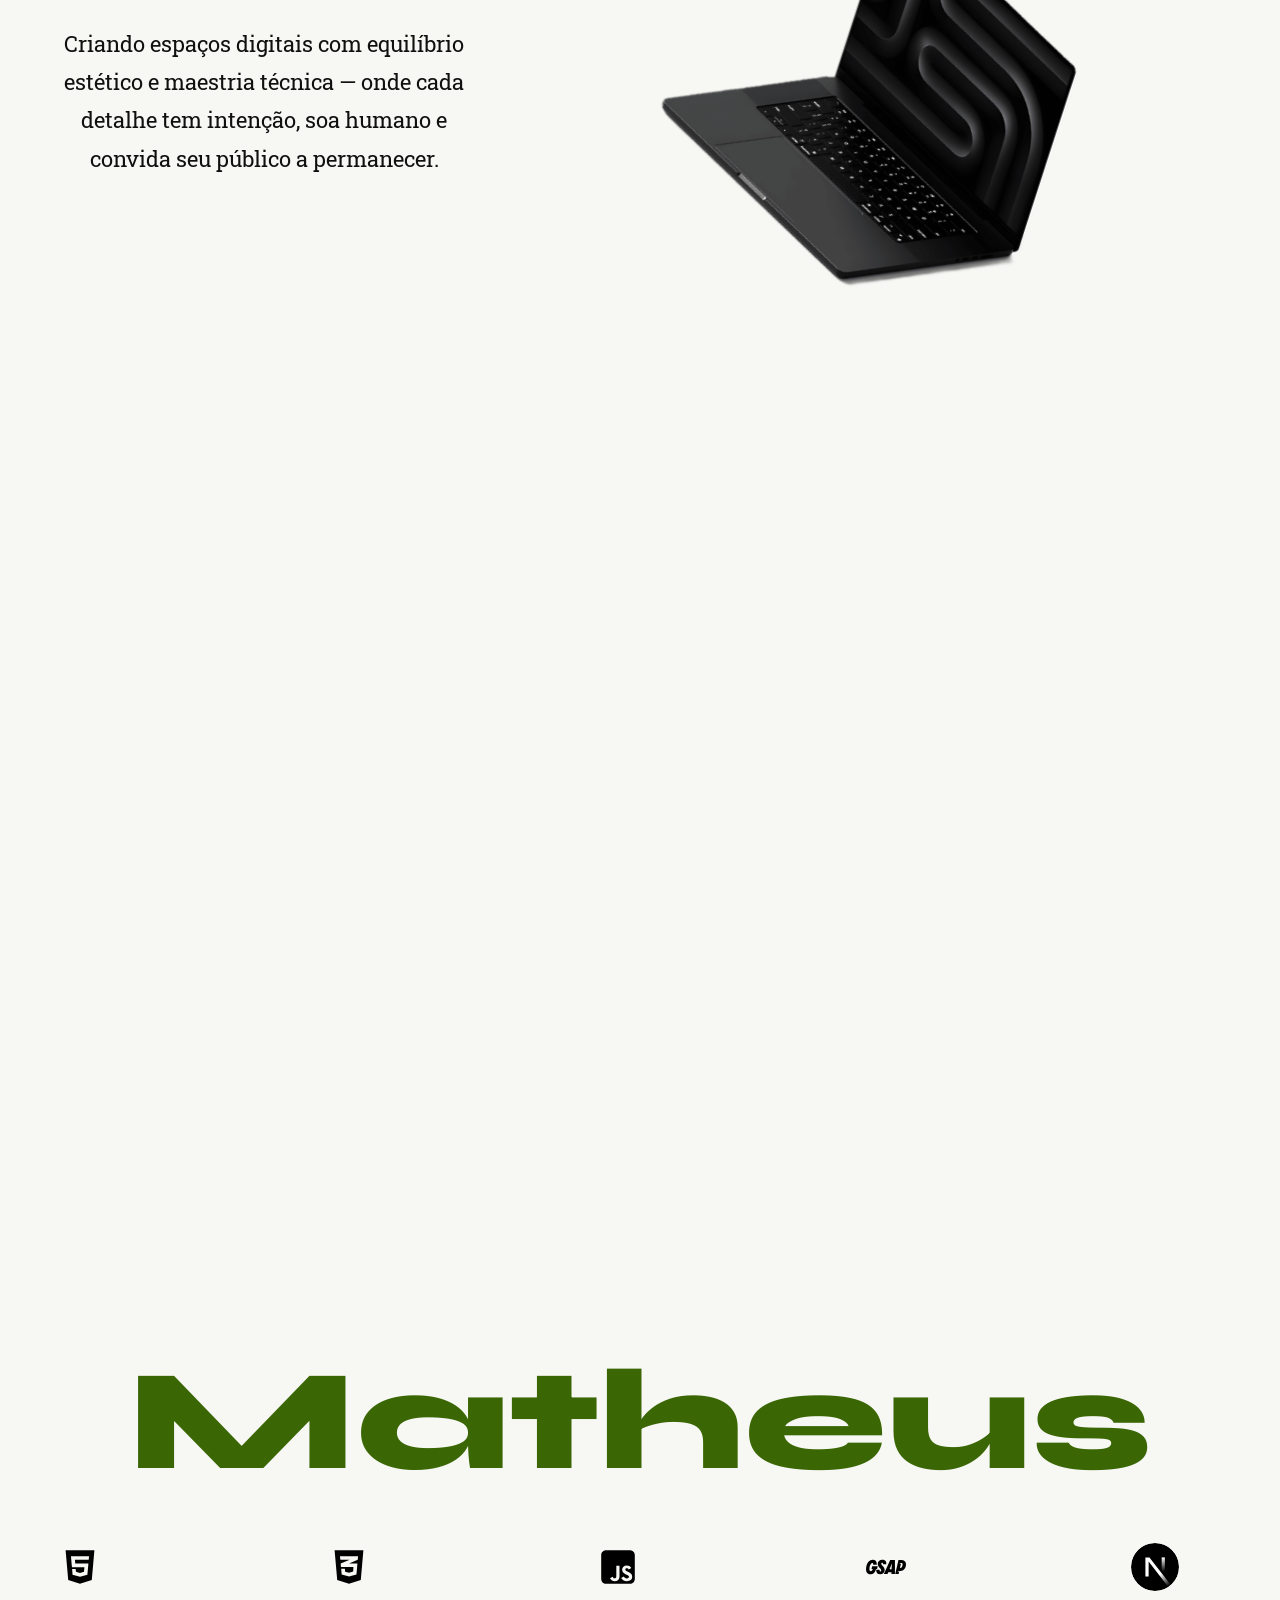
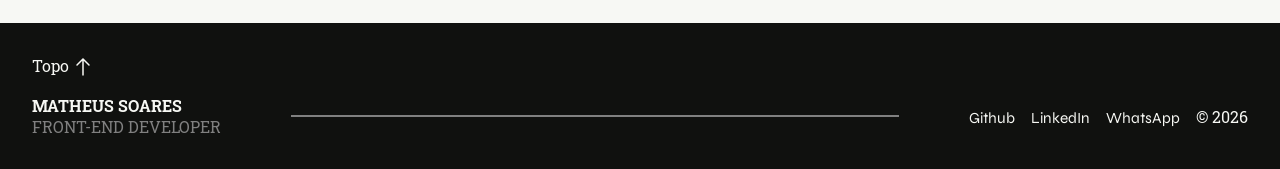
==== commit a85cc69b: "modificacoes foto" ====
--- a/Index.html
+++ b/Index.html
@@ -46,7 +46,7 @@
         </div>
         <div class="apresentacao">
             <div class="matheus">
-                <img src="Mockup/Matheus/Matheus.png" alt="">
+                <img src="Mockup/Matheus/polaroid.png" alt="">
             </div>
             <div class="sobre">
                 <p>
--- a/Style/style.css
+++ b/Style/style.css
@@ -162,7 +162,7 @@
 }
 
 .frase-Matheus p {
-    font-size: 4rem;
+    font-size: 5.8rem;
     max-width: 50%;
     overflow-wrap: nowrap;
     word-break: keep-all;
@@ -186,9 +186,9 @@
     padding: 2rem 0;
 
     img {
-        width: 18rem;
+        width: 70%;
+        object-fit: cover;
         border-radius: 12px;
-        filter: grayscale(100%);
     }
 }
 
@@ -530,7 +530,12 @@
     text-decoration: none;
     text-transform: capitalize;
     font-family: var(--fontPrimary);
-    font-size: .9vw;
+    font-size: 1.2vw;
+    transition: .5s ease-in-out;
+}
+
+.links:nth-child(1):hover a  {
+    color: #171515;
 }
 
 @keyframes carrosel {
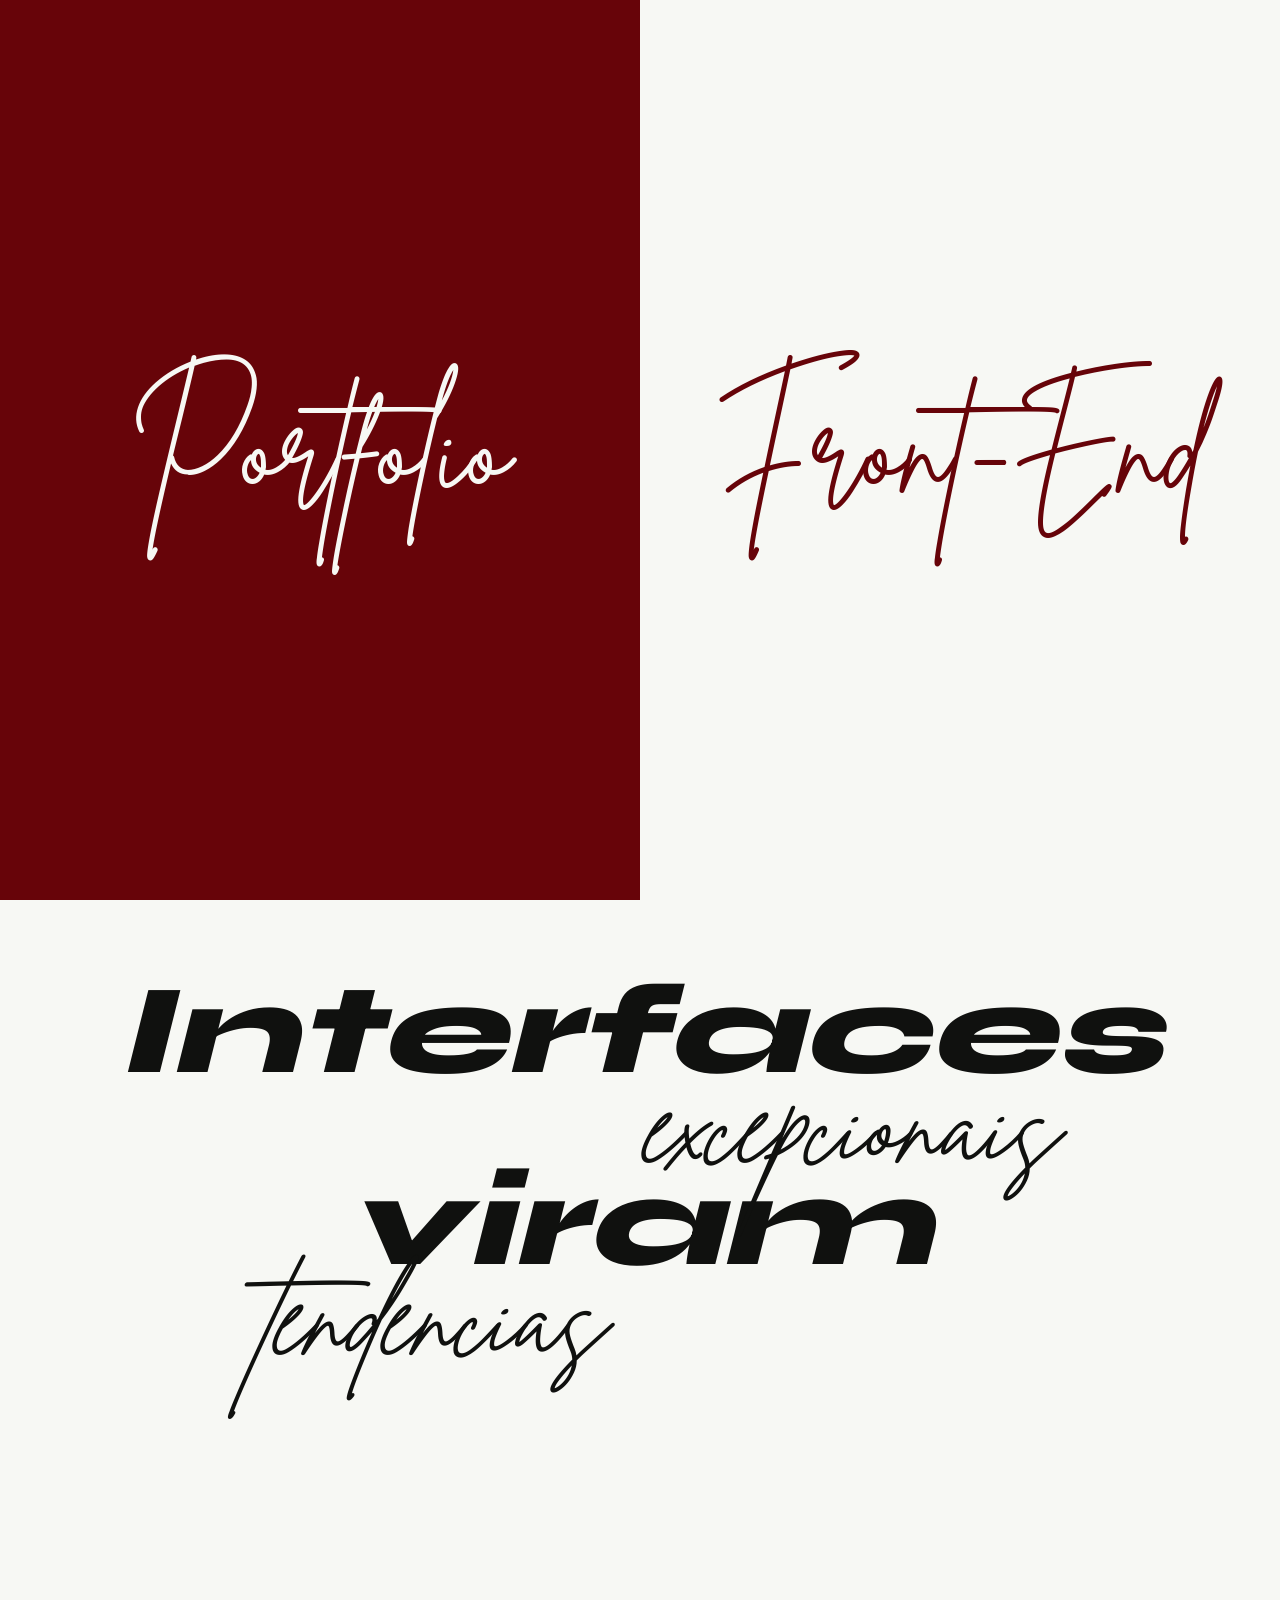
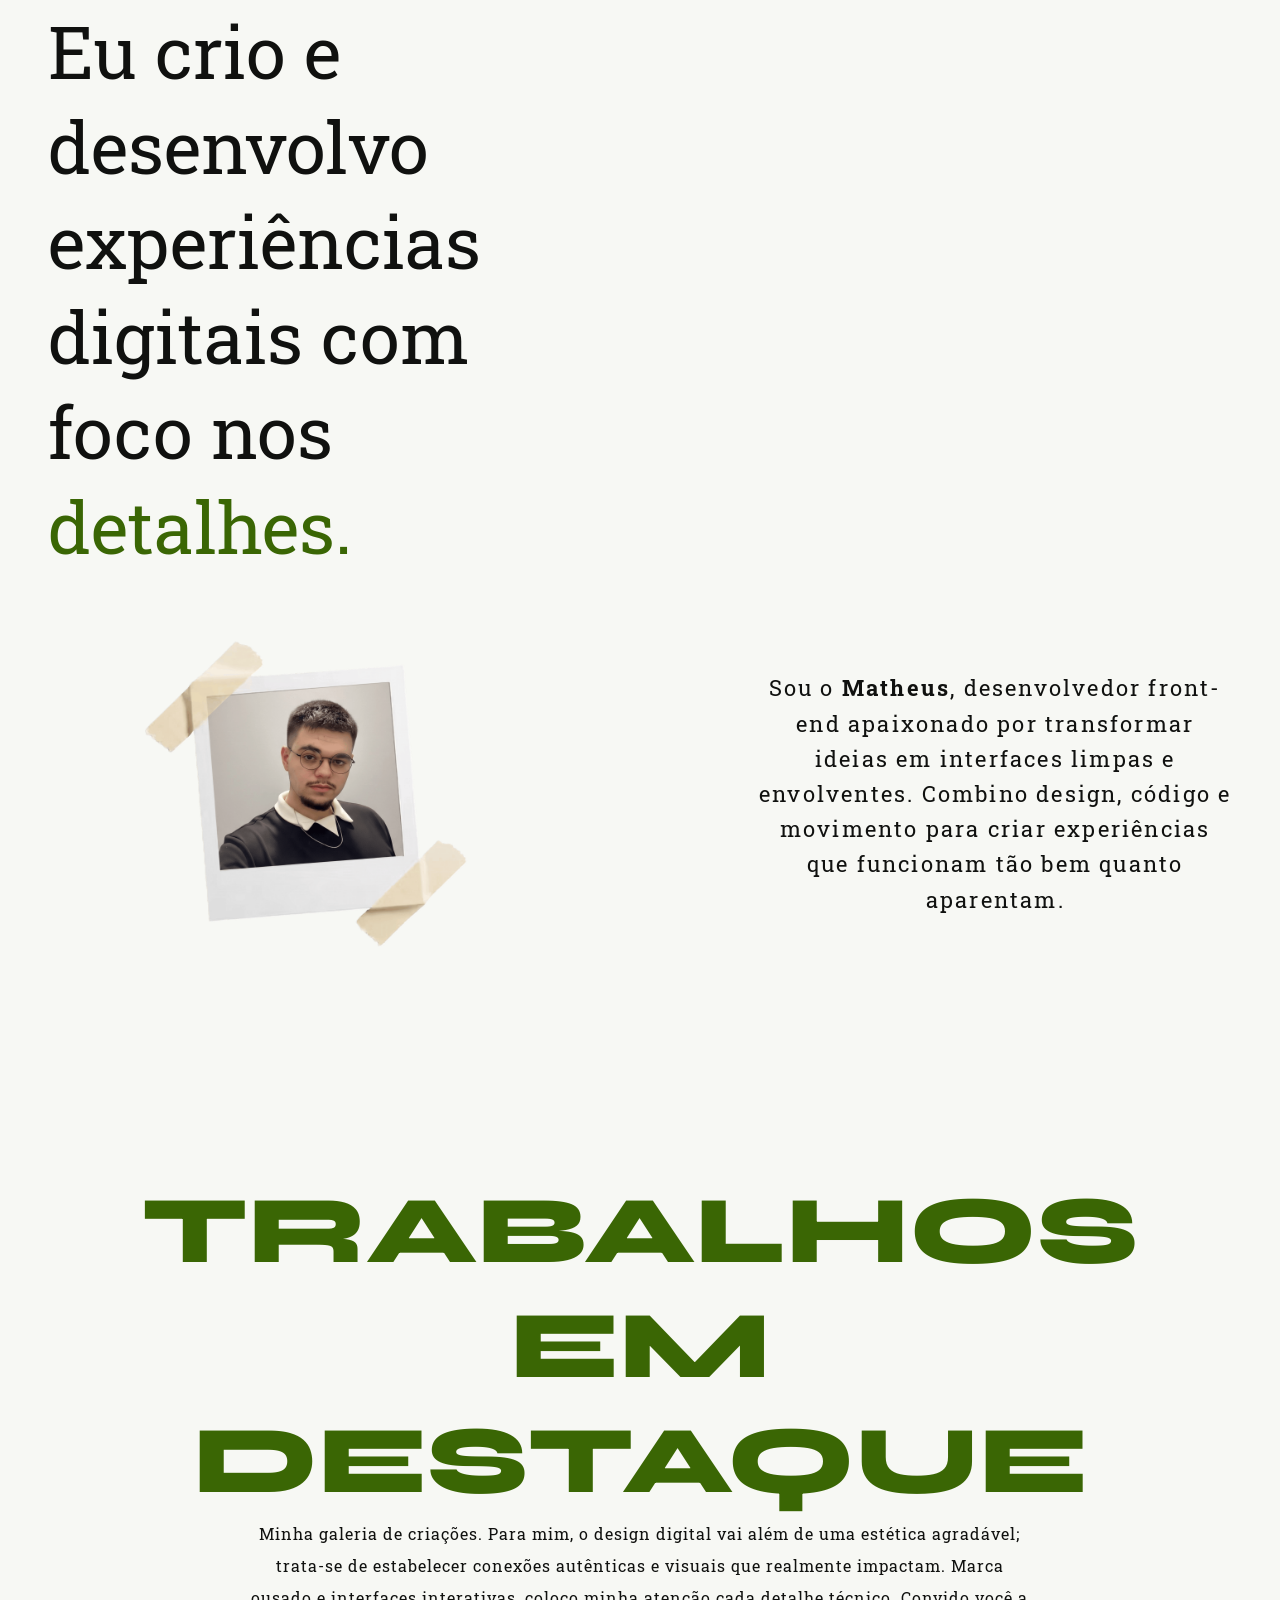
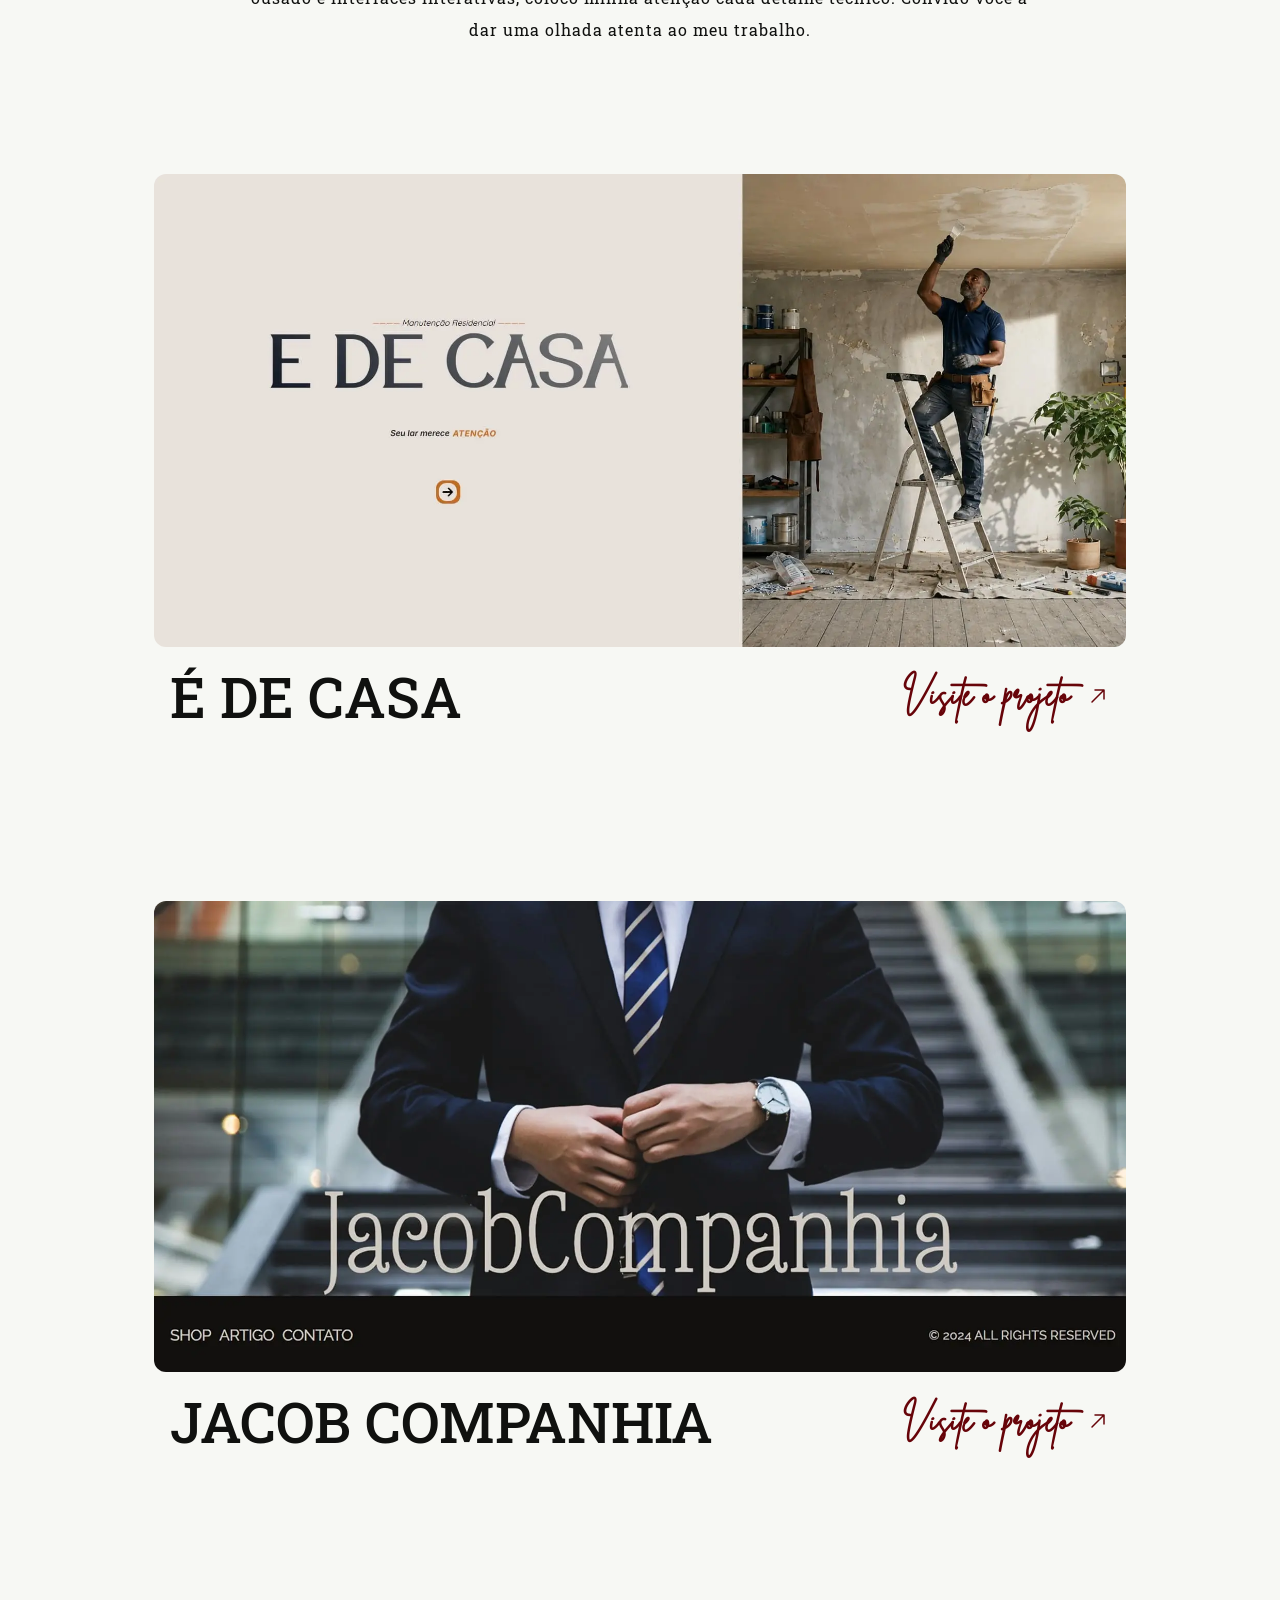
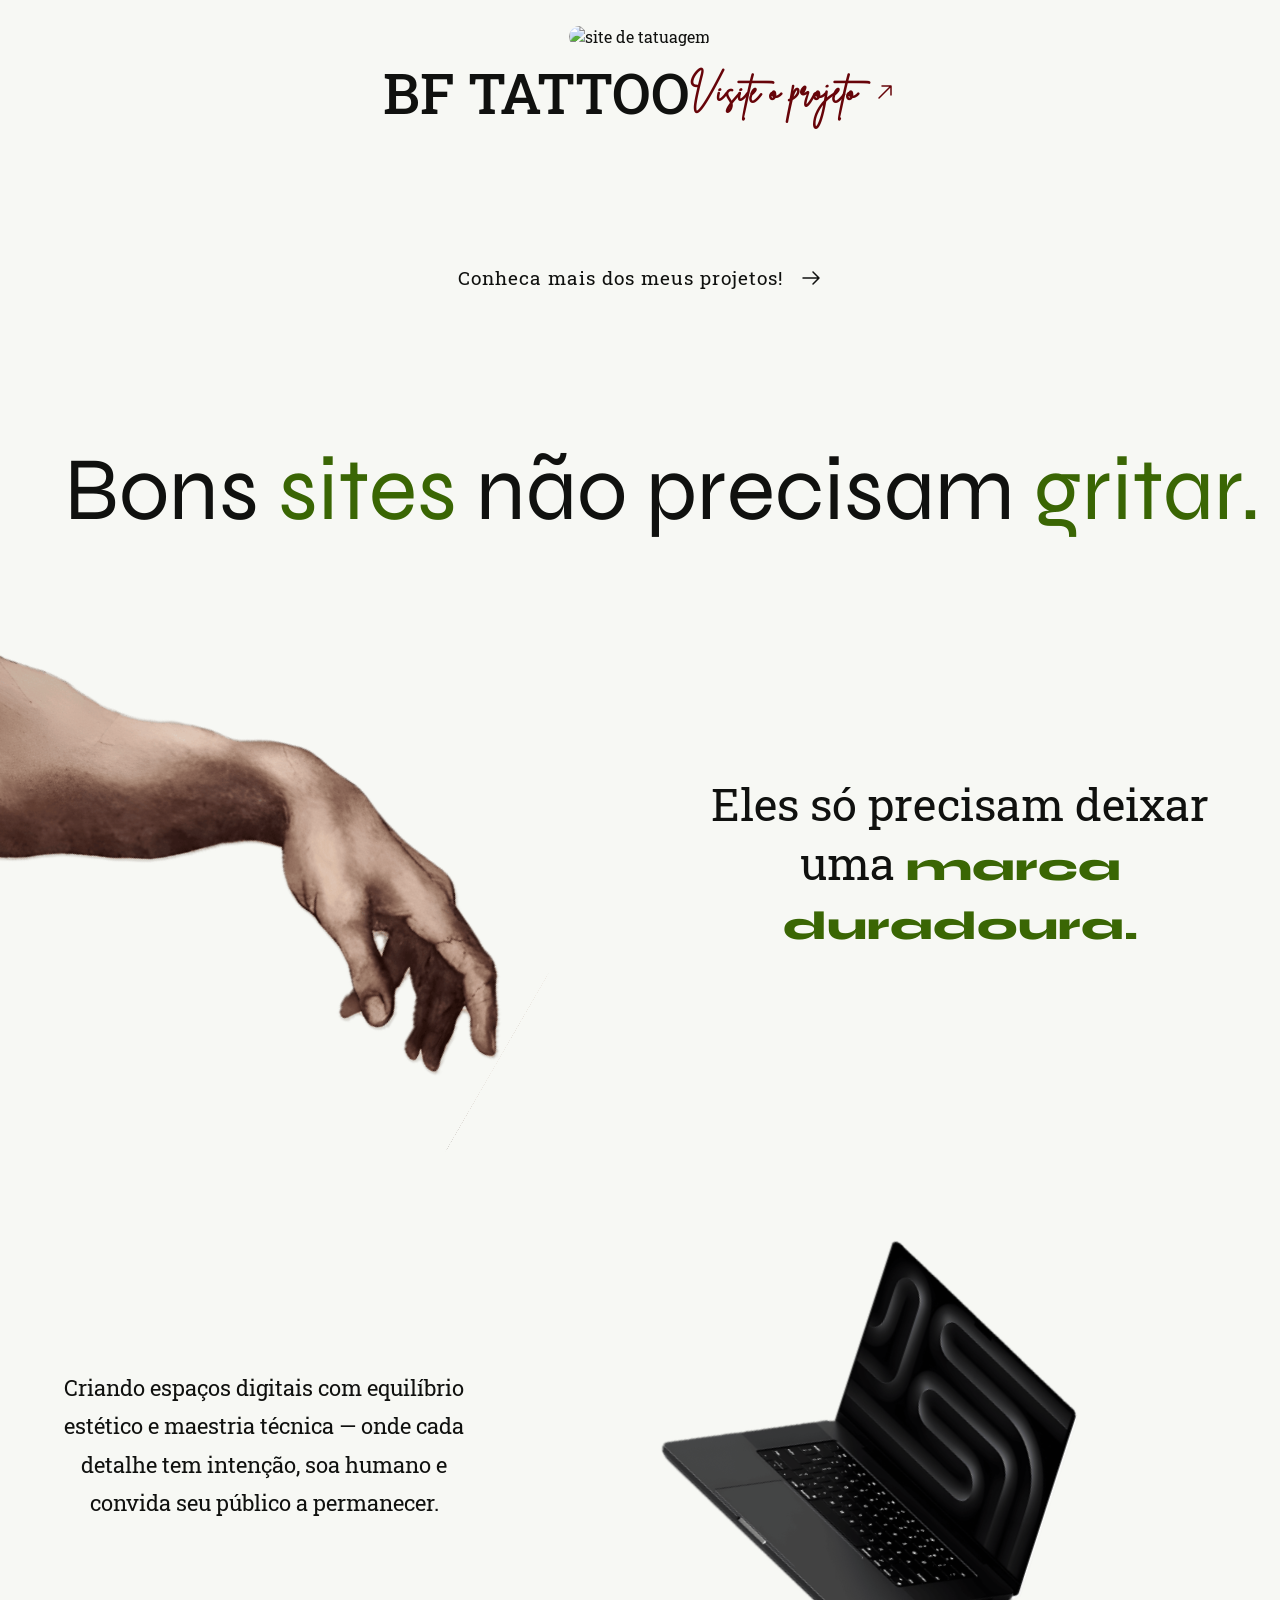
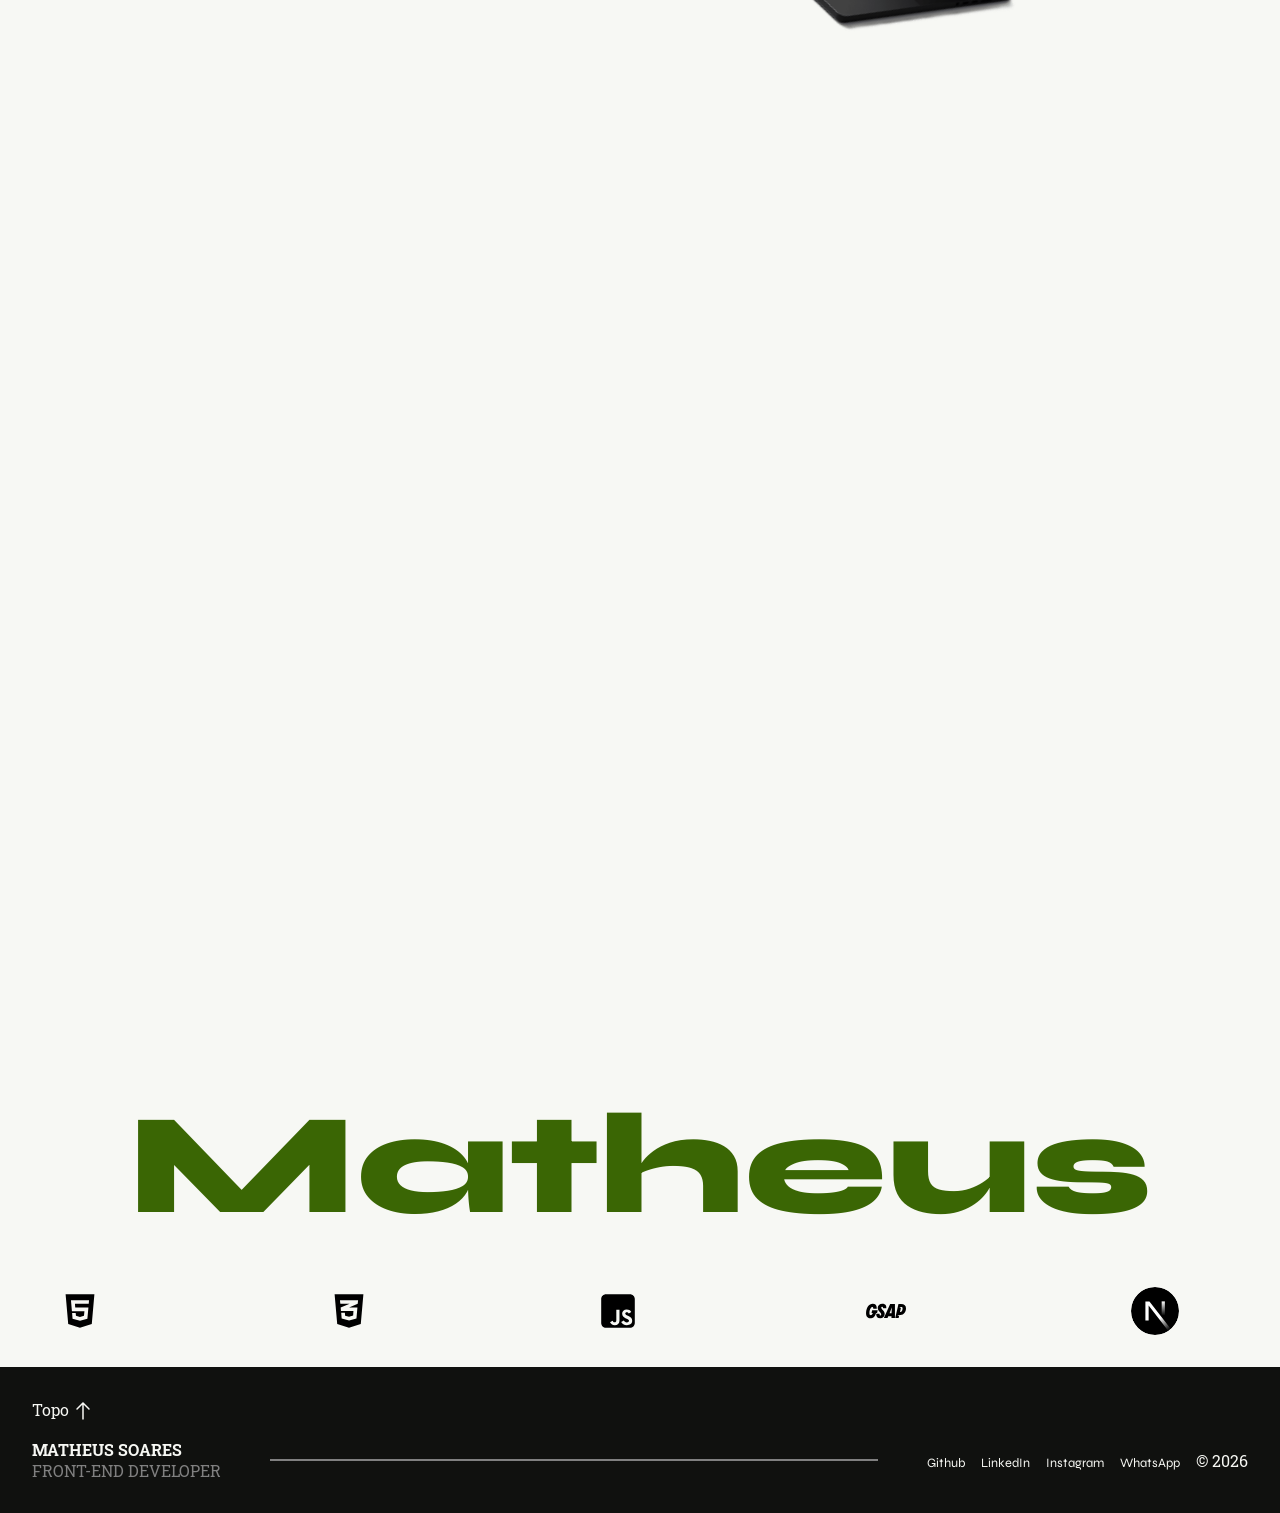
==== commit 34009781: "finalizacao 1.0 aperfeicoamento" ====
--- a/Index.html
+++ b/Index.html
@@ -15,7 +15,7 @@
 
 <body>
 
-    <section  id="inicio" class="hero">
+    <section id="inicio" class="hero">
         <div class="sessao-inicial">
             <div class="hero-esquerda"><span>Portfólio </span></div>
             <div class="hero-direita"><span>Front-End</span></div>
@@ -65,11 +65,10 @@
             <div class="cabecalho-trabalhos">
                 <h3>Trabalhos <br>em <br> Destaque</h3>
                 <div class="subTitulo">
-                    <p>Minha vitrine de criações. Para mim, design digital não é só tela bonita; é criar conexões
-                        reais
-                        e visuais que marcam. Do branding corajoso a interfaces interativas, coloco minha alma em
-                        cada
-                        pixel e detalhe técnico. Te convido a olhar de perto o meu trabalho.</p>
+                    <p>Minha galeria de criações. Para mim, o design digital vai além de uma estética agradável;
+                        trata-se de estabelecer conexões autênticas e visuais que realmente impactam. Marca ousado e
+                        interfaces interativas, coloco minha atenção cada detalhe técnico. Convido você a
+                        dar uma olhada atenta ao meu trabalho.</p>
                 </div>
             </div>
 
@@ -210,9 +209,12 @@
                 <div class="linha"></div>
                 <div class="redes">
                     <ul class="redes-links">
-                        <li class="links"><a href="">github</a></li>
-                        <li class="links"><a href="">LinkedIn</a></li>
-                        <li class="links"><a href="">WhatsApp</a></li>
+                        <li class="links"><a target="_blank" href="https://github.com/MatheusSoares-dev">github</a></li>
+                        <li class="links"><a target="_blank"
+                                href="https://www.linkedin.com/in/matheus-soares-073615279/">LinkedIn</a></li>
+                        <li class="links"><a target="_blank" href="https://www.instagram.com/matheus.so">Instagram</a>
+                        </li>
+                        <li class="links"><a onclick="whats(event)" target="_blank" href="">WhatsApp</a></li>
                     </ul>
                     <span>&copy; 2026</span>
                 </div>
--- a/Style/style.css
+++ b/Style/style.css
@@ -3,6 +3,10 @@
     padding: 0;
     box-sizing: border-box;
     scroll-behavior: smooth;
+}
+
+html {
+    overflow-x: clip;
 }
 
 @font-face {
@@ -27,6 +31,20 @@
     background: var(--Branco);
     font-family: var(--fontText);
     overflow-x: hidden;
+    overflow-x: clip;
+}
+
+/* Mantém a camada absoluta do hero ancorada à própria seção pinada. */
+.hero {
+    position: relative;
+    width: 100%;
+    max-width: 100%;
+}
+
+.hero .sessao-nome {
+    right: 0;
+    width: 100%;
+    max-width: 100%;
 }
 
 
@@ -162,8 +180,8 @@
 }
 
 .frase-Matheus p {
-    font-size: 5.8rem;
-    max-width: 50%;
+    font-size: 4.5rem;
+    max-width: 40%;
     overflow-wrap: nowrap;
     word-break: keep-all;
     position: relative;
@@ -194,11 +212,11 @@
 
 .sobre {
     max-width: 40%;
-    letter-spacing: 1px;
-    line-height: 2rem;
-    text-align: left;
-    align-items: center;
-    font-size: 1.1rem;
+    letter-spacing: 2.2px;
+    line-height: 2.2rem;
+    text-align: center;
+    align-items: center;
+    font-size: 1.4rem;
 }
 
 
@@ -236,7 +254,6 @@
 .subTitulo {
     max-width: 65%;
     padding: 0 0 1rem 0;
-
     line-height: 2rem;
     letter-spacing: 1px;
 }
@@ -499,6 +516,7 @@
 
 .nome-divulgacao {
     flex-direction: column;
+
     h4 {
         text-transform: uppercase;
     }
@@ -530,12 +548,30 @@
     text-decoration: none;
     text-transform: capitalize;
     font-family: var(--fontPrimary);
-    font-size: 1.2vw;
-    transition: .5s ease-in-out;
-}
-
-.links:nth-child(1):hover a  {
-    color: #171515;
+    font-size: 1vw;
+    transition: .3s ease-in-out;
+}
+
+
+.links:nth-child(1):hover a {
+    color: #415468;
+}
+
+.links:nth-child(2):hover a {
+    color: #0a66c2;
+}
+
+.links:nth-child(3):hover a {
+    background-image: linear-gradient(45deg, #f09433 0%, #e6683c 25%, #dc2743 50%, #cc2366 75%, #bc1888 100%);
+    background-clip: text;
+    -webkit-background-clip: text;
+    color: transparent;
+    -webkit-text-fill-color: transparent;
+
+}
+
+.links:nth-child(4):hover a {
+    color: rgb(1, 158, 1);
 }
 
 @keyframes carrosel {
@@ -547,4 +583,415 @@
     to {
         transform: translateX(-100%);
     }
+}
+
+/* =========================================================
+   RESPONSIVIDADE
+   Desktop permanece como referência. Os ajustes abaixo
+   adaptam a composição sem alterar a estrutura ou o GSAP.
+   ========================================================= */
+
+/* Tablet vertical — incluindo 820 x 1180 */
+@media (min-width: 601px) and (max-width: 900px) {
+
+
+    .hero-esquerda,
+    .hero-direita {
+        font-size: clamp(5rem, 10vw, 7rem);
+        width: 50%;
+    }
+
+    .sessao-nome {
+        gap: 25%;
+    }
+
+    .sessao-nome p {
+        width: 65%;
+        font-size: 1.1rem;
+    }
+
+    .nome h1 {
+        font-size: clamp(6rem, 11.6vw, 8rem);
+    }
+
+    .nome h2 {
+        font-size: clamp(4rem, 9vw, 6rem);
+    }
+
+    .frases {
+        font-size: clamp(6rem, 11.6vw, 8rem);
+    }
+
+    .frase-Matheus p {
+        max-width: 75%;
+        font-size: clamp(3.3rem, 5vw, 4.5rem);
+    }
+
+    .matheus img {
+        width: 92%;
+    }
+
+    .sobre {
+        max-width: 48%;
+        font-size: 1.25rem;
+        line-height: 2rem;
+        
+    }
+
+    .conteudo {
+        width: 88%;
+    }
+
+    .cabecalho-trabalhos {
+        gap: 3rem;
+    }
+
+
+    .cabecalho-trabalhos h3 {
+        font-size: clamp(3rem, 9vw, 8rem);
+    }
+
+    .nome-trabalho h4 {
+        font-size: clamp(2.5rem, 5vw, 3.5rem);
+    }
+
+    .nome-trabalho a {
+        font-size: 1.7rem;
+    }
+
+    .cabecalho-cta {
+        padding-left: 2rem;
+    }
+
+    .cabecalho-cta p {
+        font-size: clamp(3.5rem, 8vw, 5rem);
+        line-height: 1.05;
+    }
+
+    .mao img {
+        width: 28rem;
+        right: 8%;
+    }
+
+    .frase {
+        font-size: 2.2rem;
+    }
+
+    .computador img {
+        width: 36rem;
+    }
+
+    .frase-computador {
+        width: 60%;
+        padding-left: 2rem;
+    }
+
+    .links a {
+        font-size: 0.85rem;
+    }
+
+    .titulo-rodade h1 {
+        font-size: clamp(2rem, 14vw, 8rem) ;
+    }
+
+    .linha {
+        display: none;
+    }
+
+    .links a {
+        font-size: 1.1rem;
+    }
+}
+
+/* Telefones grandes / Pro Max e aparelhos até 600px */
+@media (max-width: 600px) {
+
+    .sessao-inicial,
+    .sessao-nome {
+        height: 100svh;
+    }
+
+    .hero-esquerda,
+    .hero-direita {
+        font-size: clamp(3.8rem, 15vw, 5.5rem);
+    }
+
+    .sessao-nome {
+        gap: 24%;
+        padding: 0 1.25rem;
+    }
+
+    .sessao-nome p {
+        width: 88%;
+        font-size: 0.95rem;
+        line-height: 1.5;
+    }
+
+    .nome {
+        line-height: 0.75;
+    }
+
+    .nome h1 {
+        font-size: clamp(3rem, 9vw, 6rem);
+    }
+
+    .nome h2 {
+        font-size: clamp(2.5rem, 10vw, 4.8rem);
+        -webkit-text-stroke-width: 2px;
+    }
+
+    .sessao-frases {
+        padding: 4rem 1.25rem;
+    }
+
+    .conteudo-frases {
+        width: 100%;
+        padding-bottom: 4rem;
+    }
+
+    .frase-esquerda,
+    .frase-direita {
+        font-size: clamp(3rem, 11vw, 5rem);
+    }
+
+    .flex-end {
+        left: 10%;
+    }
+
+    .flex-start {
+        right: 10%;
+    }
+
+    .sessao-Matheus {
+        padding: 0 1.25rem;
+    }
+
+    .frase-Matheus p {
+        max-width: 100%;
+        font-size: clamp(2.2rem, 9vw, 4rem);
+        line-height: 1.05;
+    }
+
+    .apresentacao {
+        flex-direction: column;
+        gap: 1.5rem;
+        align-items: center;
+    }
+
+    .matheus {
+        padding: 1.5rem 0 0;
+        text-align: center;
+    }
+
+    .matheus img {
+        width: min(82vw, 21rem);
+    }
+
+    .sobre {
+        max-width: 100%;
+        font-size: 1.05rem;
+        line-height: 1.8rem;
+        text-align: center;
+    }
+
+    .sessao-trabalhos {
+        padding: 5rem 0;
+    }
+
+
+    .cabecalho-trabalhos h3 {
+        font-size: clamp(2rem, 9vw, 5rem);
+        line-height: 0.9;
+        padding-bottom: 2rem;
+    }
+
+    .subTitulo {
+        max-width: 100%;
+        line-height: 1.7rem;
+    }
+
+    .conteudo {
+        width: 100%;
+        padding: 1rem 0 2rem;
+    }
+
+    .nome-trabalho {
+        align-items: flex-start;
+        gap: 0.75rem;
+        padding: 0.8rem 0.15rem;
+    }
+
+    .nome-trabalho h4 {
+        font-size: clamp(1.55rem, 7vw, 2.4rem);
+        text-align: left;
+    }
+
+    .nome-trabalho a {
+        flex-shrink: 0;
+        font-size: 1.25rem;
+        gap: 0.35rem;
+    }
+
+    .nome-trabalho a svg {
+        width: 1.25rem;
+        height: 1.25rem;
+    }
+
+    .maisProjetos {
+        font-size: 1rem;
+        text-align: center;
+    }
+
+    .cabecalho-cta {
+        padding: 1.5rem 1.25rem 0;
+        margin-bottom: 1.5rem;
+    }
+
+    .cabecalho-cta p {
+        font-size: clamp(3rem, 13vw, 4.8rem);
+        line-height: 1;
+    }
+
+    .frase-cta {
+        flex-direction: column;
+        gap: 1.5rem;
+        padding: 2rem 1.25rem;
+    }
+
+    .mao,
+    .computador {
+        width: 100%;
+    }
+
+    .mao img {
+        width: min(84vw, 22rem);
+        margin: 0 auto;
+        right: 25%;
+    }
+
+    .frase {
+        padding: 0;
+        font-size: clamp(1.9rem, 8vw, 2.8rem);
+    }
+
+    .frase span {
+        font-size: inherit;
+    }
+
+    .computador-cta {
+        flex-direction: column-reverse;
+    }
+
+    .computador img {
+        display: block;
+        width: min(100%, 34rem);
+        margin: 0 auto;
+    }
+
+    .frase-computador {
+        width: 100%;
+        padding: 0;
+        font-size: 1.05rem;
+        line-height: 1.7;
+    }
+
+    .sessao-jornal {
+        height: 100svh;
+    }
+
+    .img-jornal {
+        padding: 0.75rem;
+        clip-path: circle(28% at 50% 49%);
+        object-fit: cover;
+    }
+
+    .titulo-rodade {
+        height: 16svh;
+    }
+
+    .titulo-rodade h1 {
+        font-size: clamp(3.2rem, 12vw, 5rem);
+    }
+
+    .carrosel {
+        gap: 2.75rem;
+        padding-right: 1.5rem;
+    }
+
+    .conteudo-carrosel {
+        flex-basis: 7rem;
+        padding: 1.25rem;
+    }
+
+    .segundo-rodape {
+        padding: 1.5rem 1.25rem;
+    }
+
+    .divulgacao {
+        flex-direction: column;
+        align-items: flex-start;
+        gap: 1.5rem;
+    }
+
+    .linha {
+        width: 100%;
+    }
+
+    .redes {
+        width: 100%;
+        flex-direction: column;
+        gap: 1rem;
+    }
+
+    .redes-links {
+        width: 100%;
+        flex-wrap: wrap;
+        gap: 0.75rem 1rem;
+    }
+
+    .links a {
+        font-size: 0.9rem;
+    }
+}
+
+/* iPhone 14 Pro — 393 x 852 e telas mais estreitas */
+@media (max-width: 400px) {
+
+    .hero-esquerda,
+    .hero-direita {
+        font-size: clamp(3.4rem, 14vw, 4.5rem);
+    }
+
+    .sessao-nome {
+        gap: 22%;
+    }
+
+    .sessao-nome p {
+        font-size: 0.88rem;
+    }
+
+    .nome h1 {
+        font-size: clamp(2.8rem, 9vw, 5rem);
+    }
+
+    .nome h2 {
+        font-size: clamp(2.75rem, 10vw, 4rem);
+    }
+
+    .frase-esquerda,
+    .frase-direita {
+        font-size: clamp(2.3rem, 11vw, 4rem);
+    }
+
+    .nome-trabalho h4 {
+        font-size: 1.4rem;
+    }
+
+    .nome-trabalho a {
+        font-size: 1.05rem;
+    }
+
+    .cabecalho-cta p {
+        font-size: clamp(2.7rem, 12vw, 3.8rem);
+    }
 }
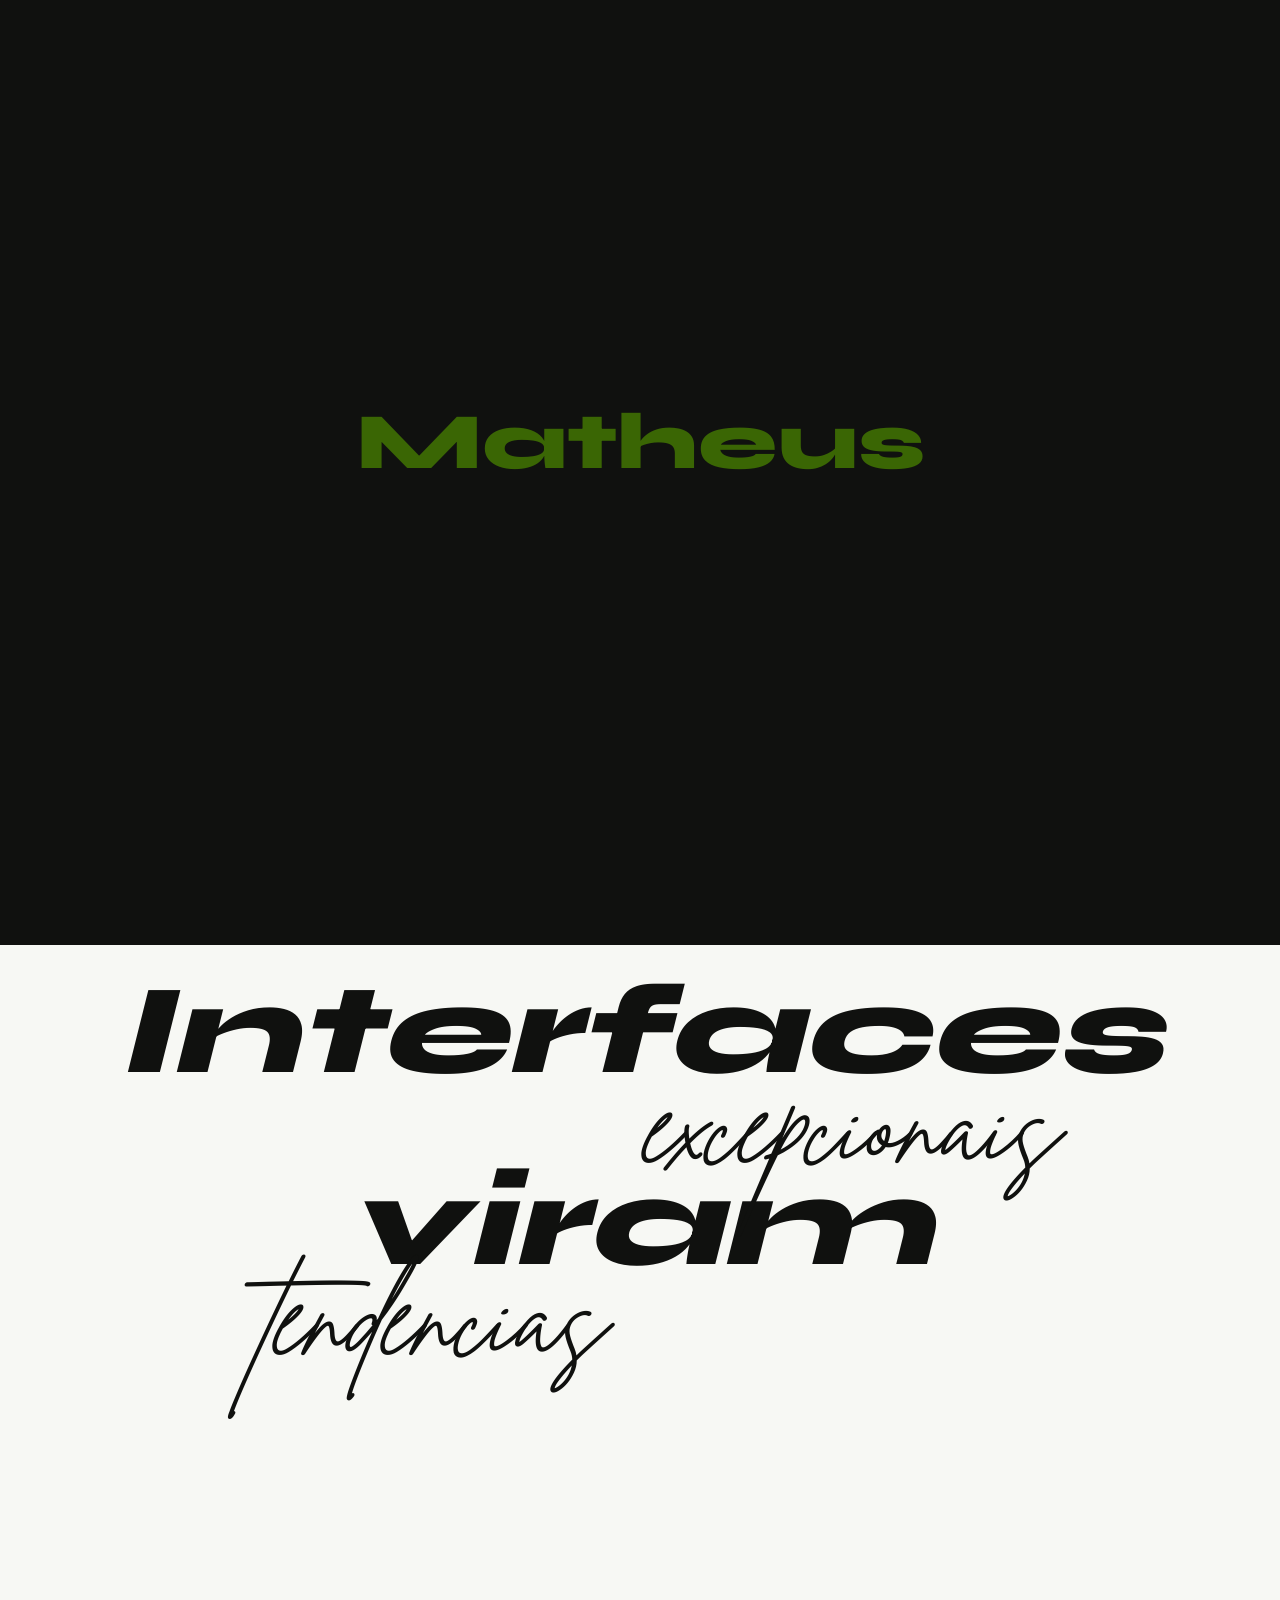
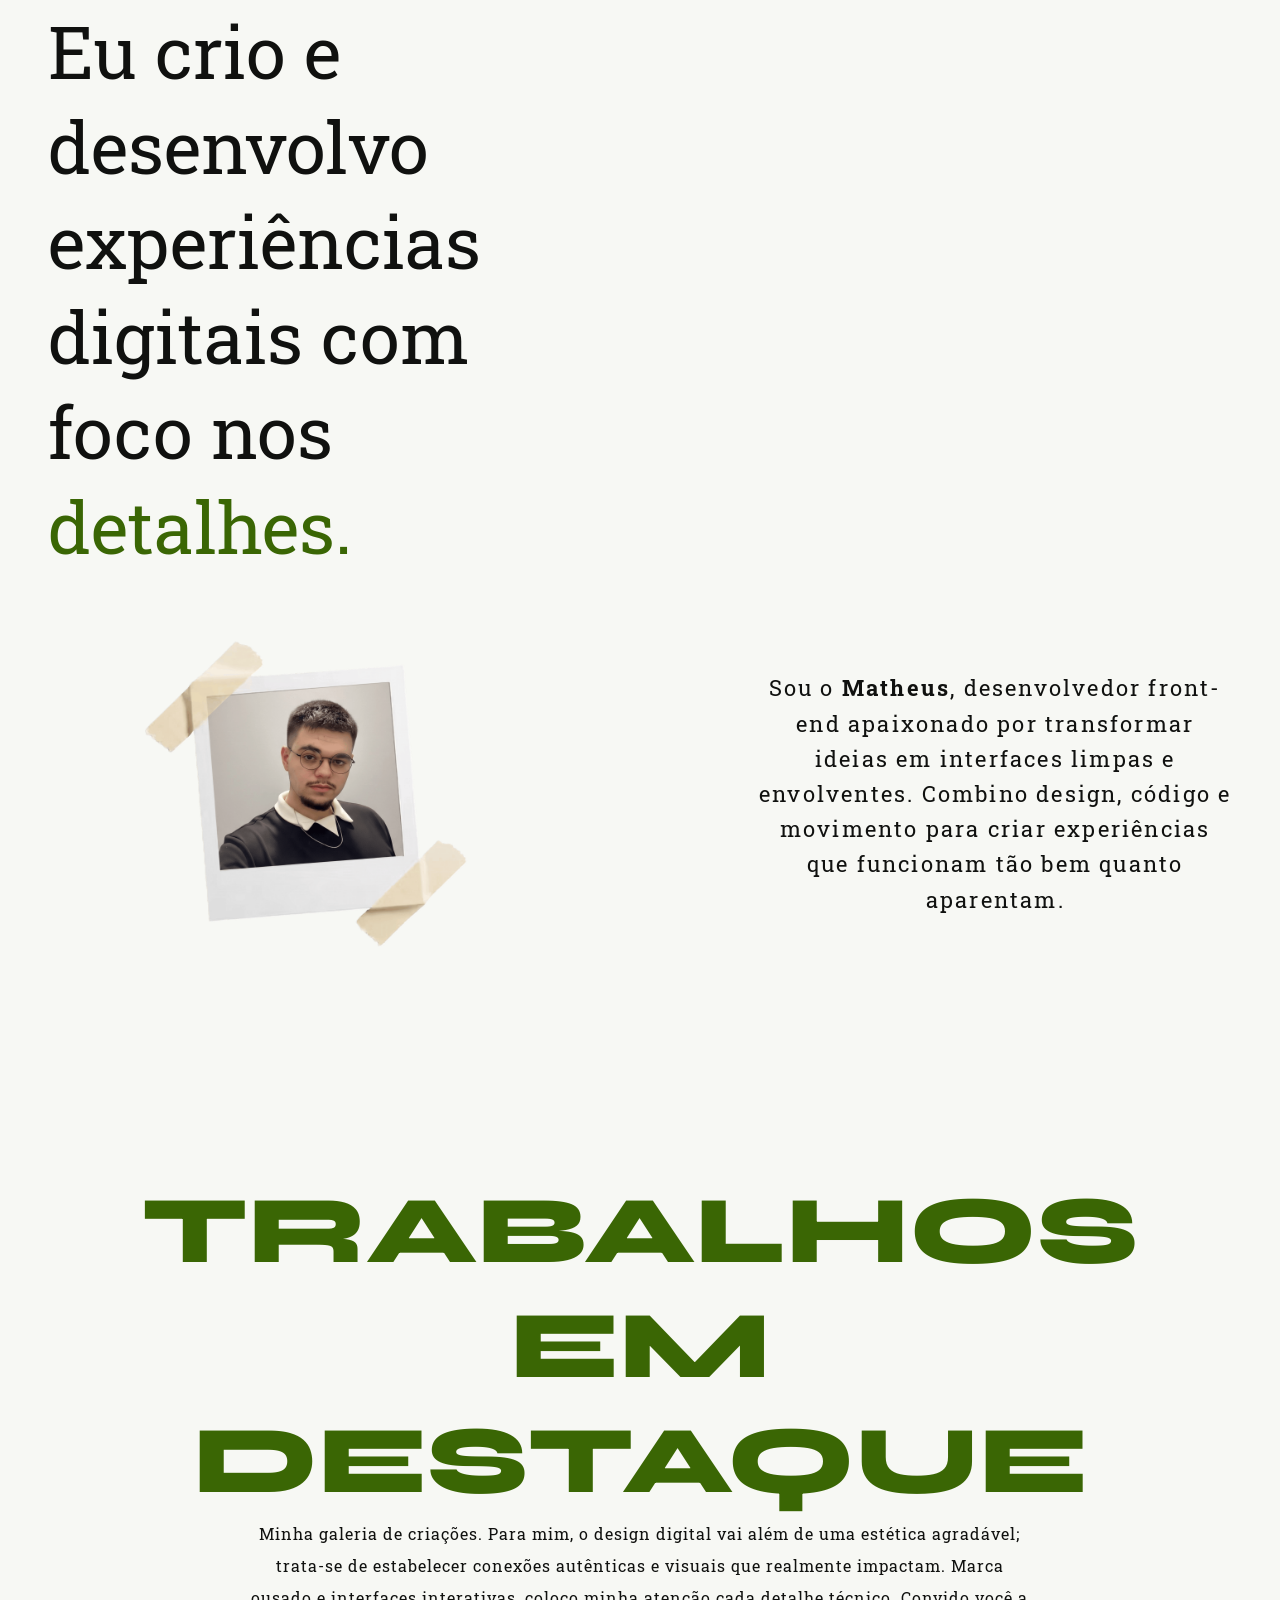
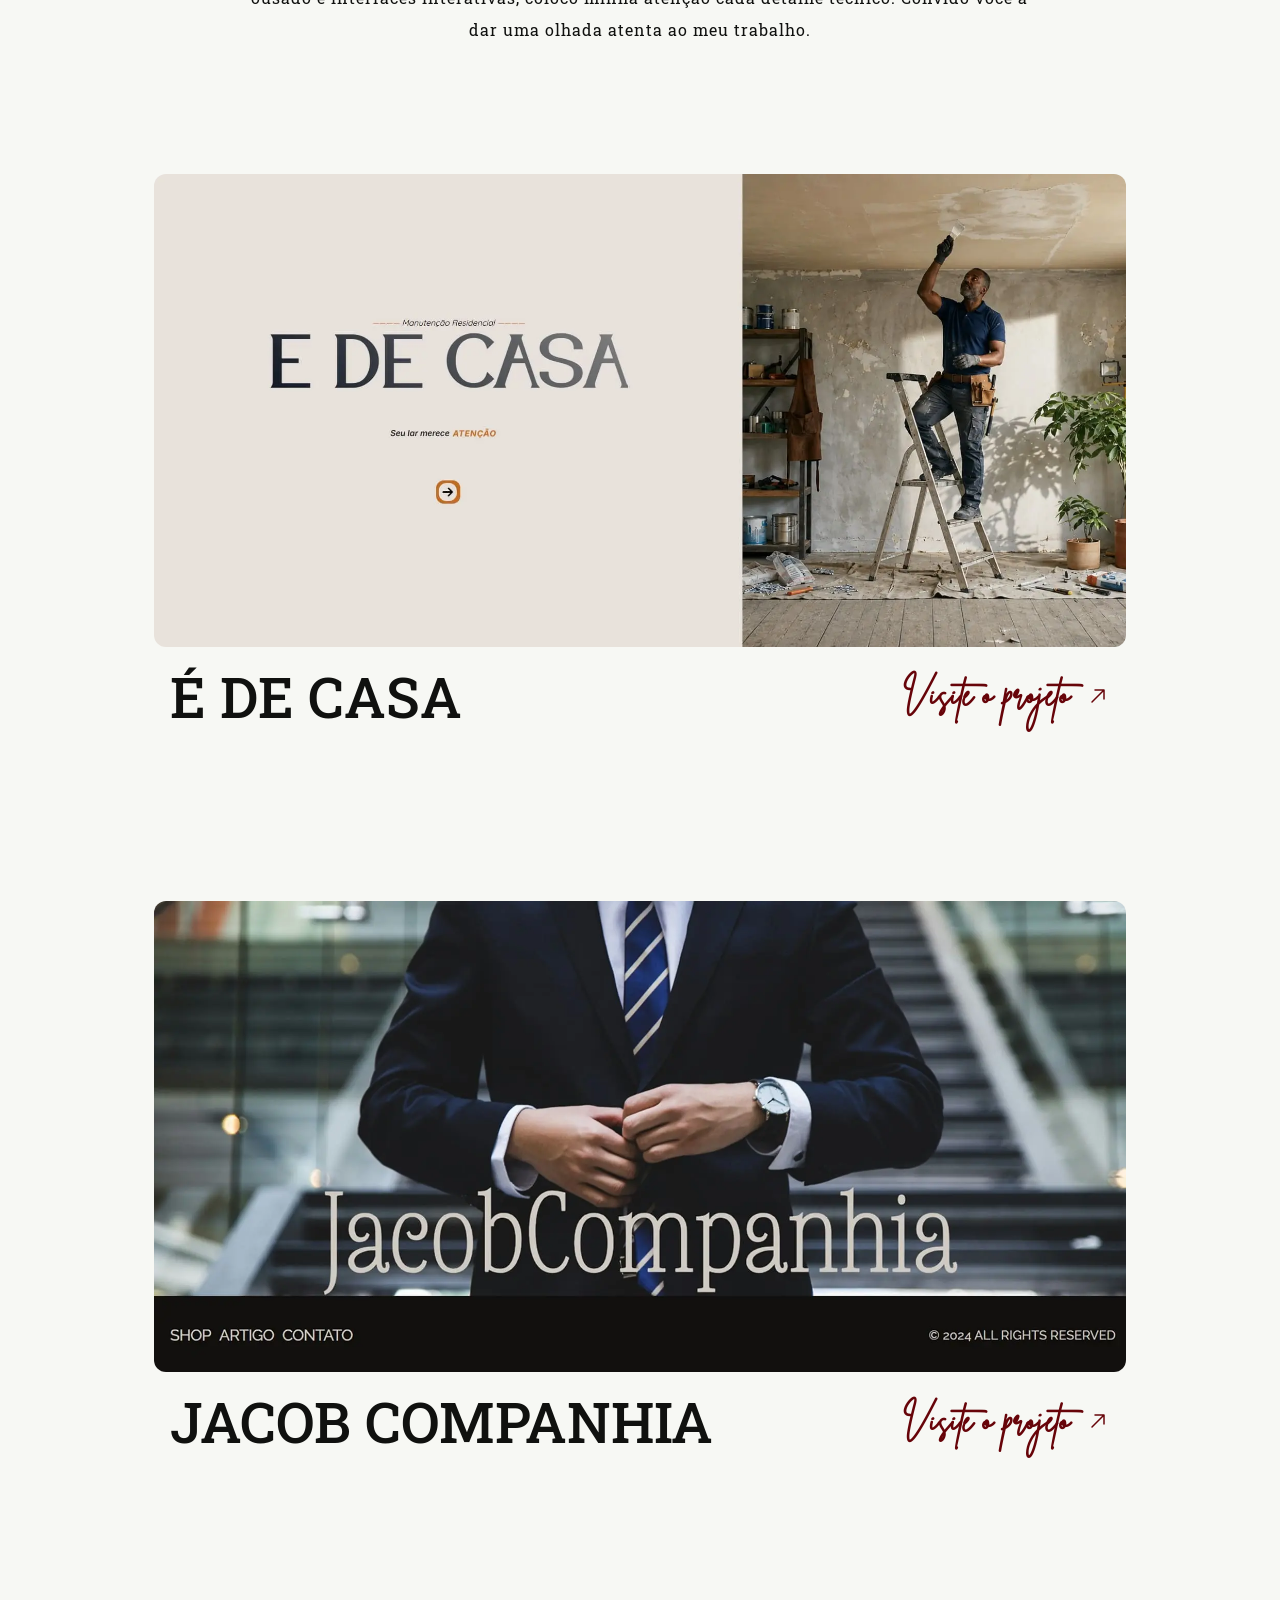
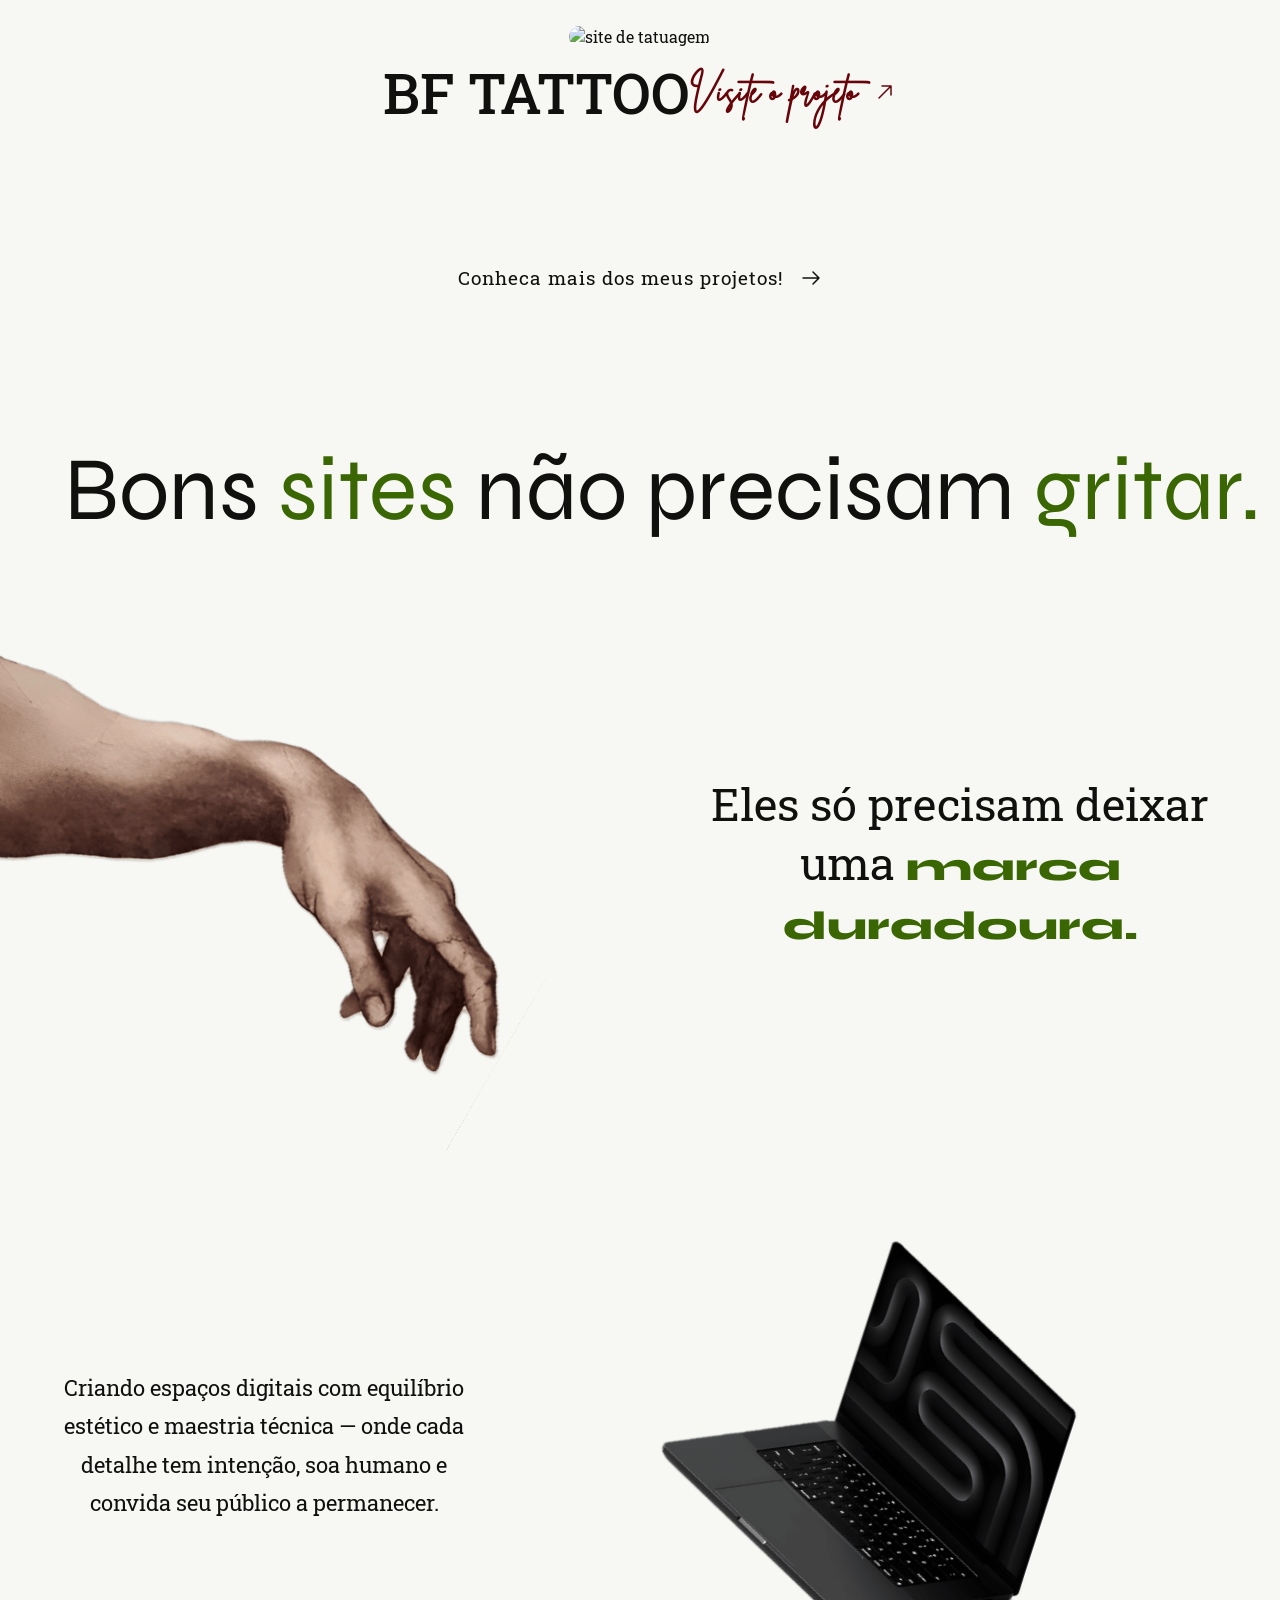
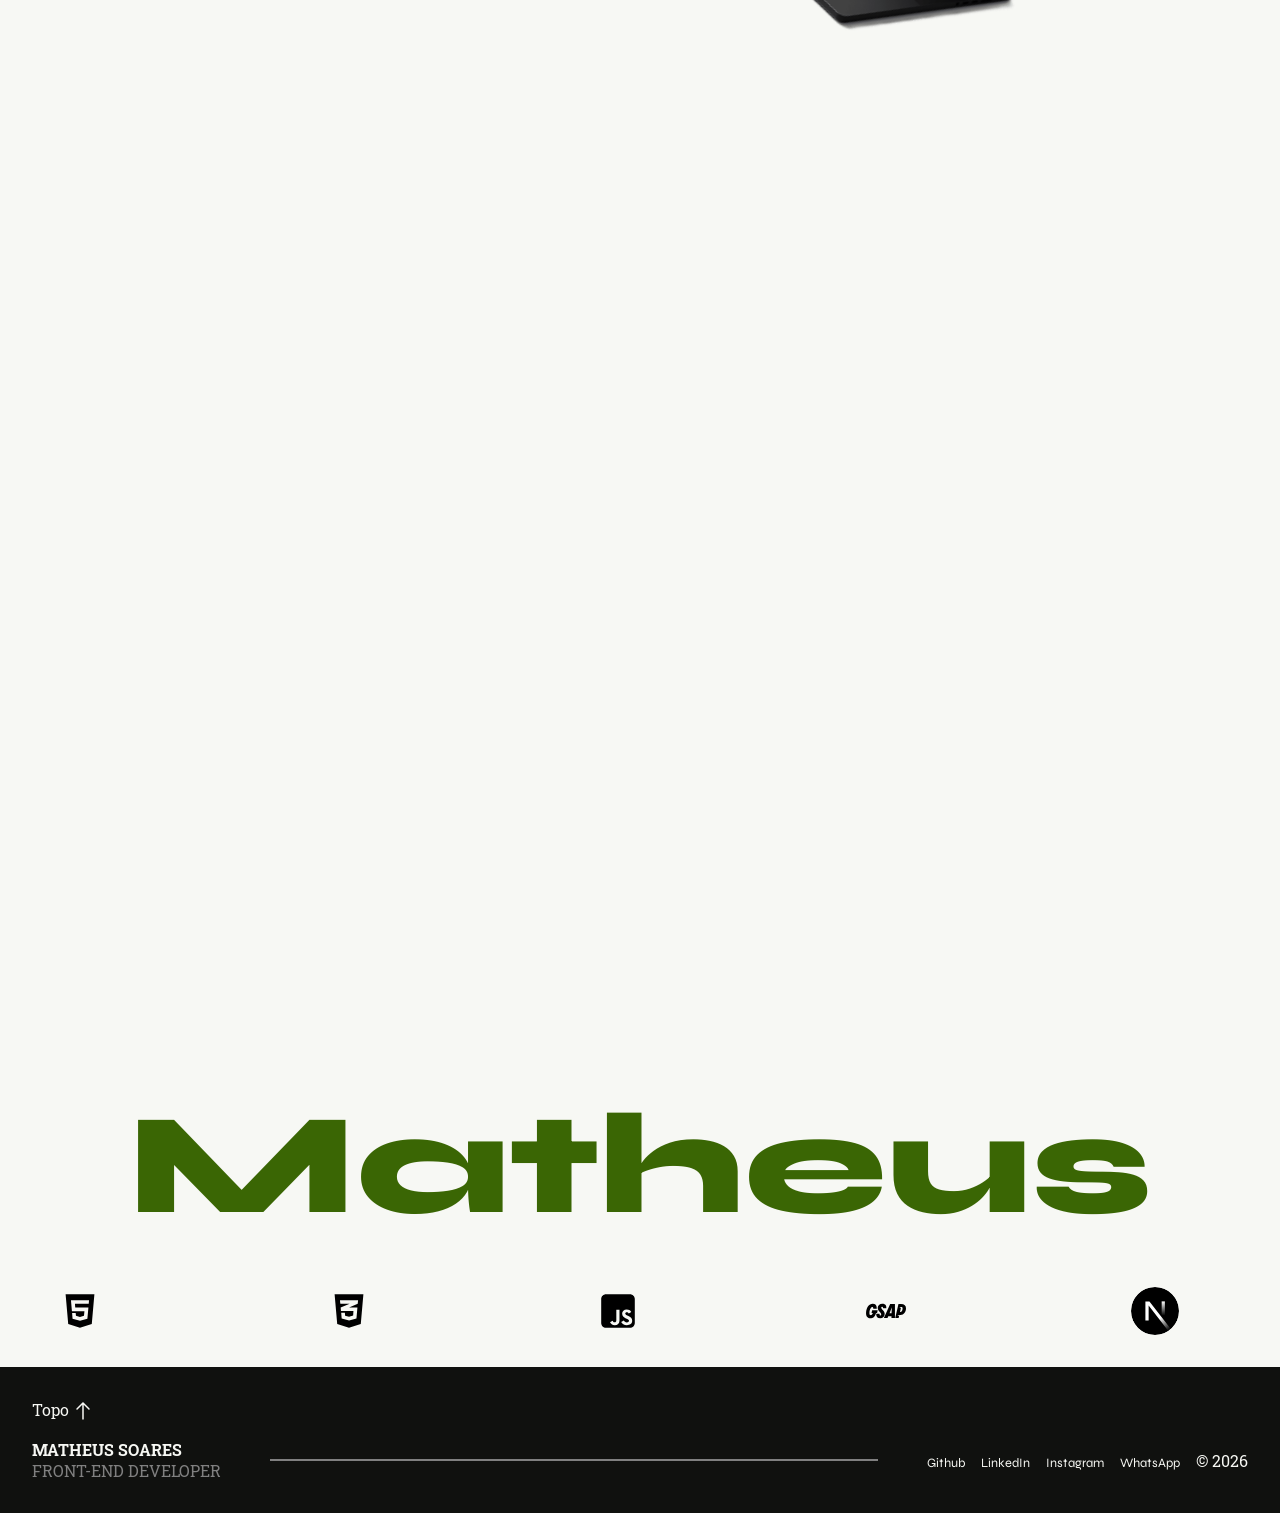
==== commit f29afb10: "preloader" ====
--- a/Index.html
+++ b/Index.html
@@ -14,6 +14,24 @@
 </head>
 
 <body>
+    <section class="preloader">
+        <div class="caixa">
+            <div class="coluns"></div>
+            <div class="coluns"></div>
+            <div class="coluns"></div>
+            <div class="coluns"></div>
+            <div class="coluns"></div>
+            <div class="coluns"></div>
+            <div class="coluns"></div>
+            <div class="coluns"></div>
+            <div class="coluns"></div>
+            <div class="coluns"></div>
+            <div class="coluns"></div>
+        </div>
+        <div class="conteudo">
+                <h1>Matheus</h1>
+            </div>
+    </section>
 
     <section id="inicio" class="hero">
         <div class="sessao-inicial">
--- a/Style/style.css
+++ b/Style/style.css
@@ -34,7 +34,60 @@
     overflow-x: clip;
 }
 
-/* Mantém a camada absoluta do hero ancorada à própria seção pinada. */
+
+
+.preloader {
+    width: 100%;
+    height: 100svh;
+    display: flex;
+    justify-content: center;
+    align-items: center;
+    z-index: 9999;
+    position: fixed;
+    pointer-events: none;
+}
+
+.caixa {
+    display: flex;
+    align-items: center;
+    text-align: center;
+    height: 100%;
+    width: 100%;
+    position: absolute;
+    z-index: 88 ;
+}
+
+.conteudo {
+    display: flex;
+    justify-content: center;
+    align-items: center;
+    position: absolute;
+
+    z-index: 99;
+}
+
+.coluns {
+    flex: 1;
+    height: 110%;
+    width: 100%;
+    background-color: var(--Preto);
+    transform-origin: left center;
+}
+
+.conteudo h1 {
+    font-family: var(--fontPrimary);
+    font-weight: 800;
+    font-size: 5rem;
+    color: var(--Verde);
+}
+
+.letraPreloader {
+    opacity: 0;
+    visibility: hidden;
+    position: absolute;
+    
+}
+
 .hero {
     position: relative;
     width: 100%;
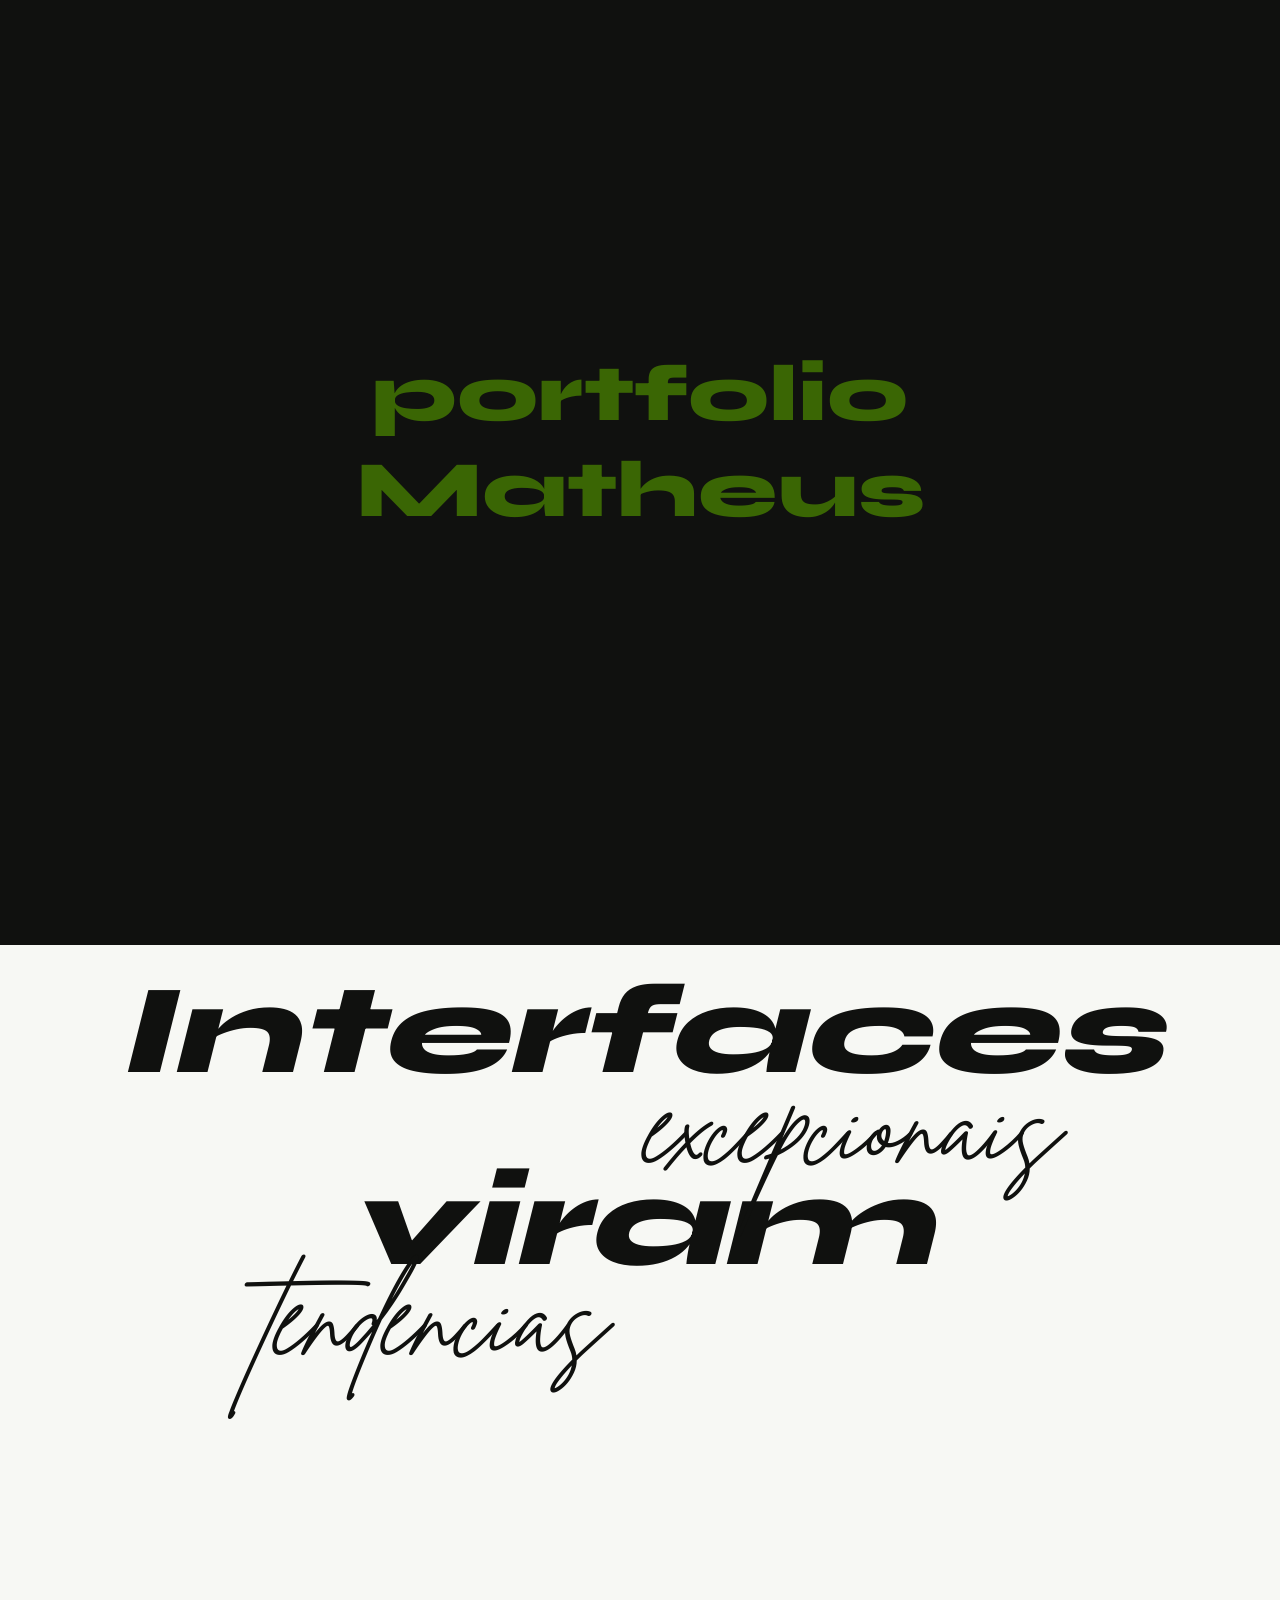
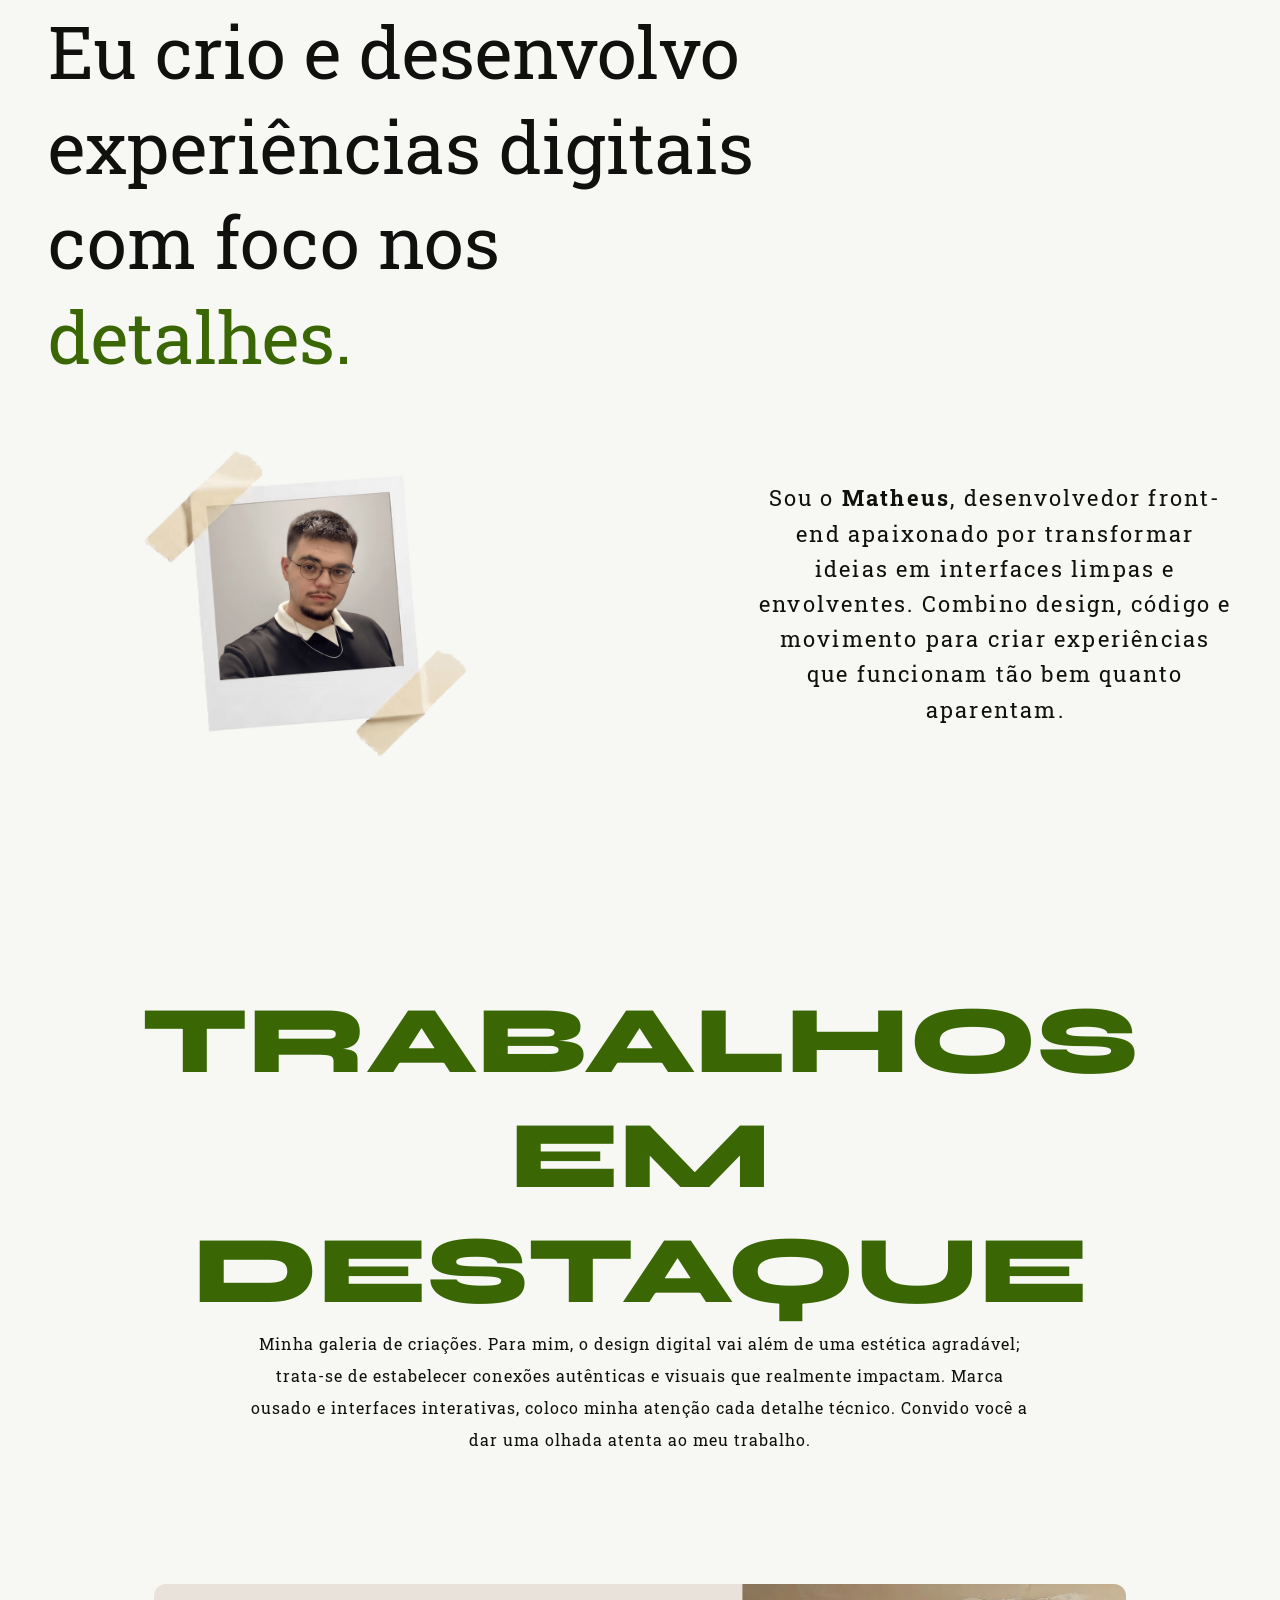
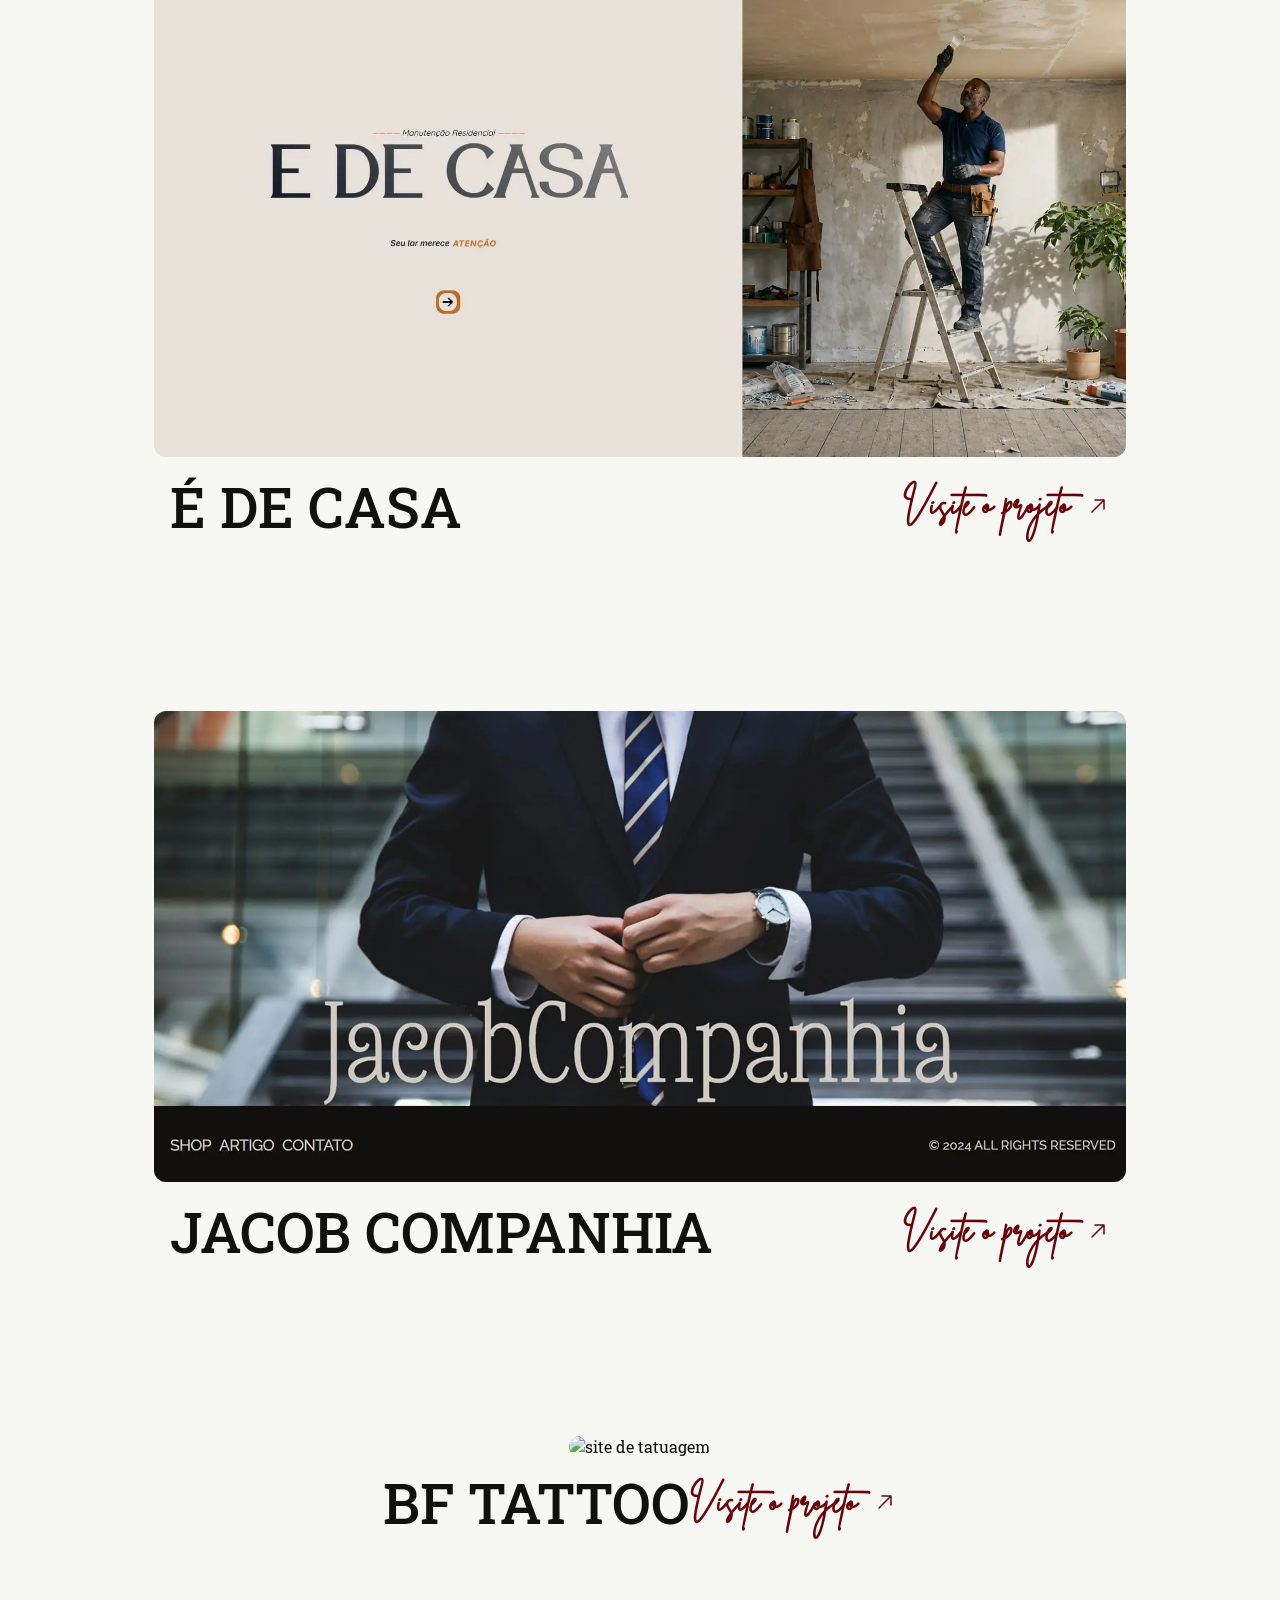
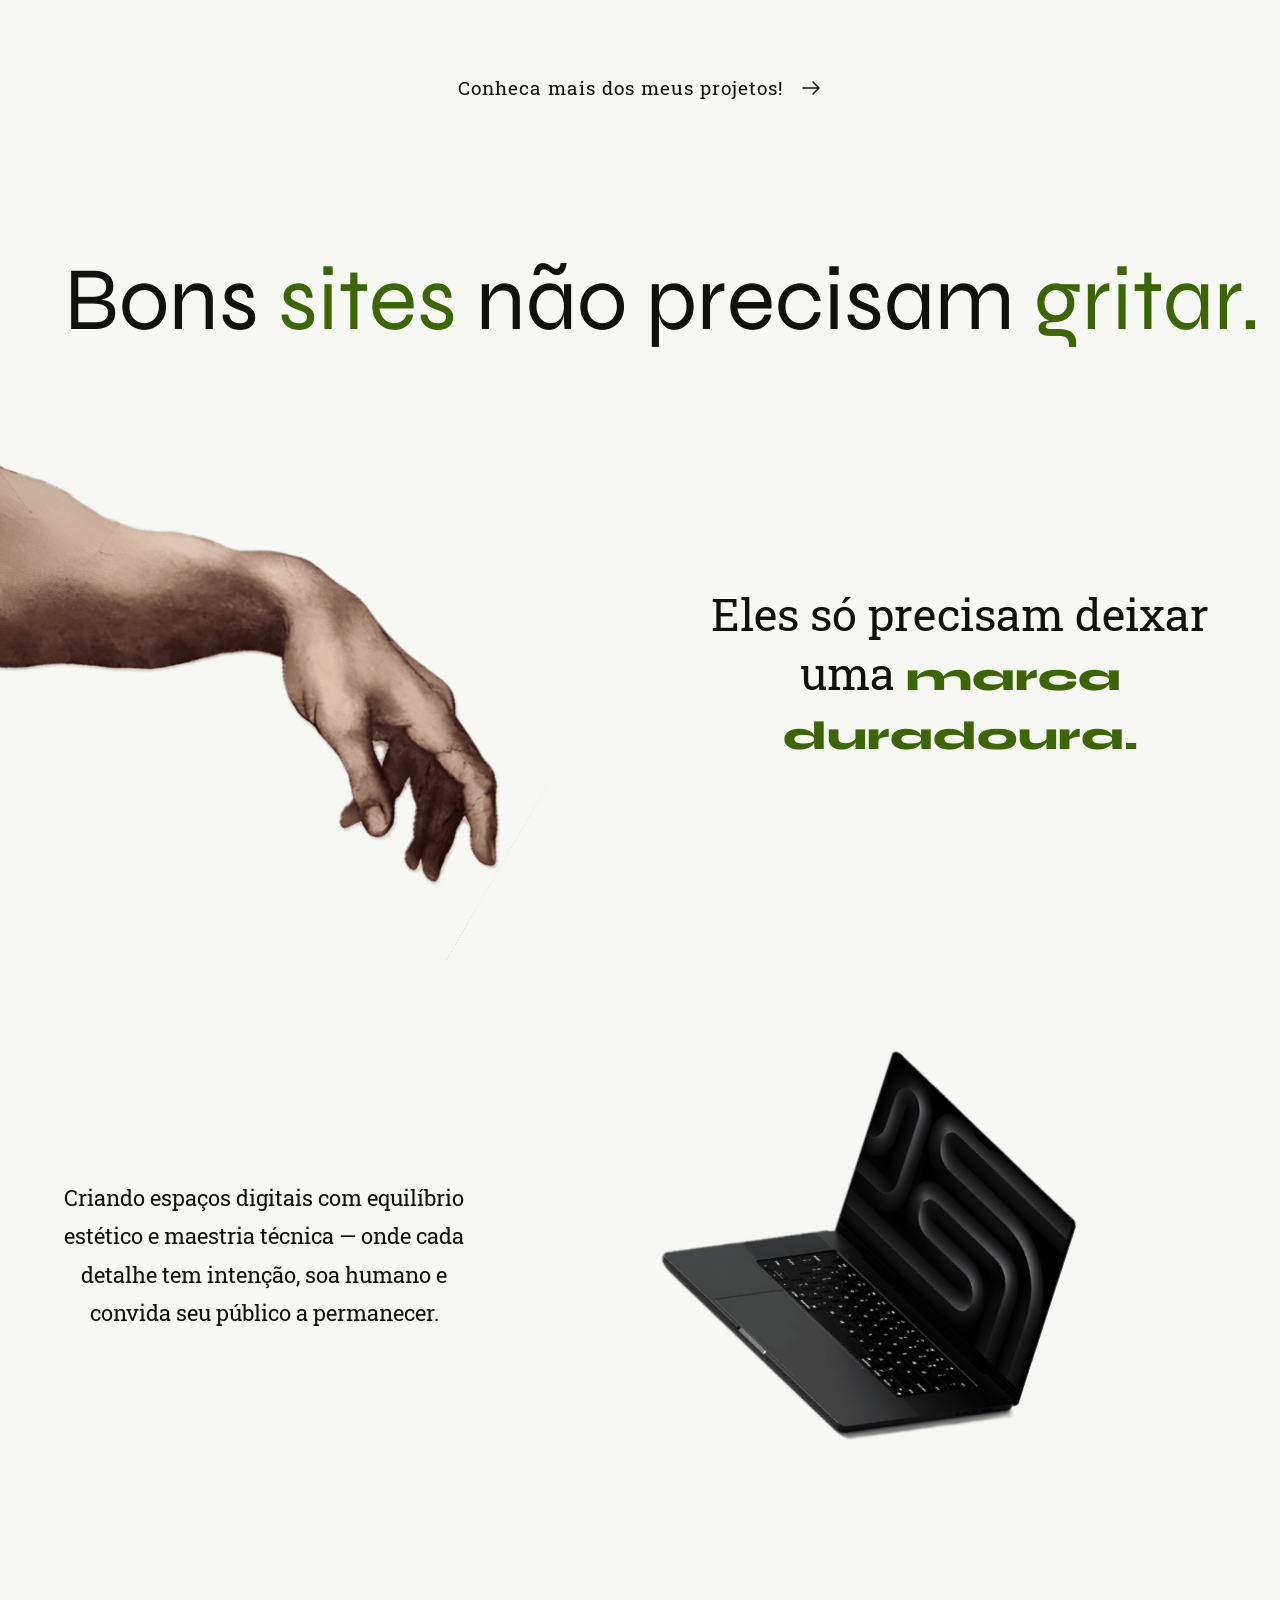
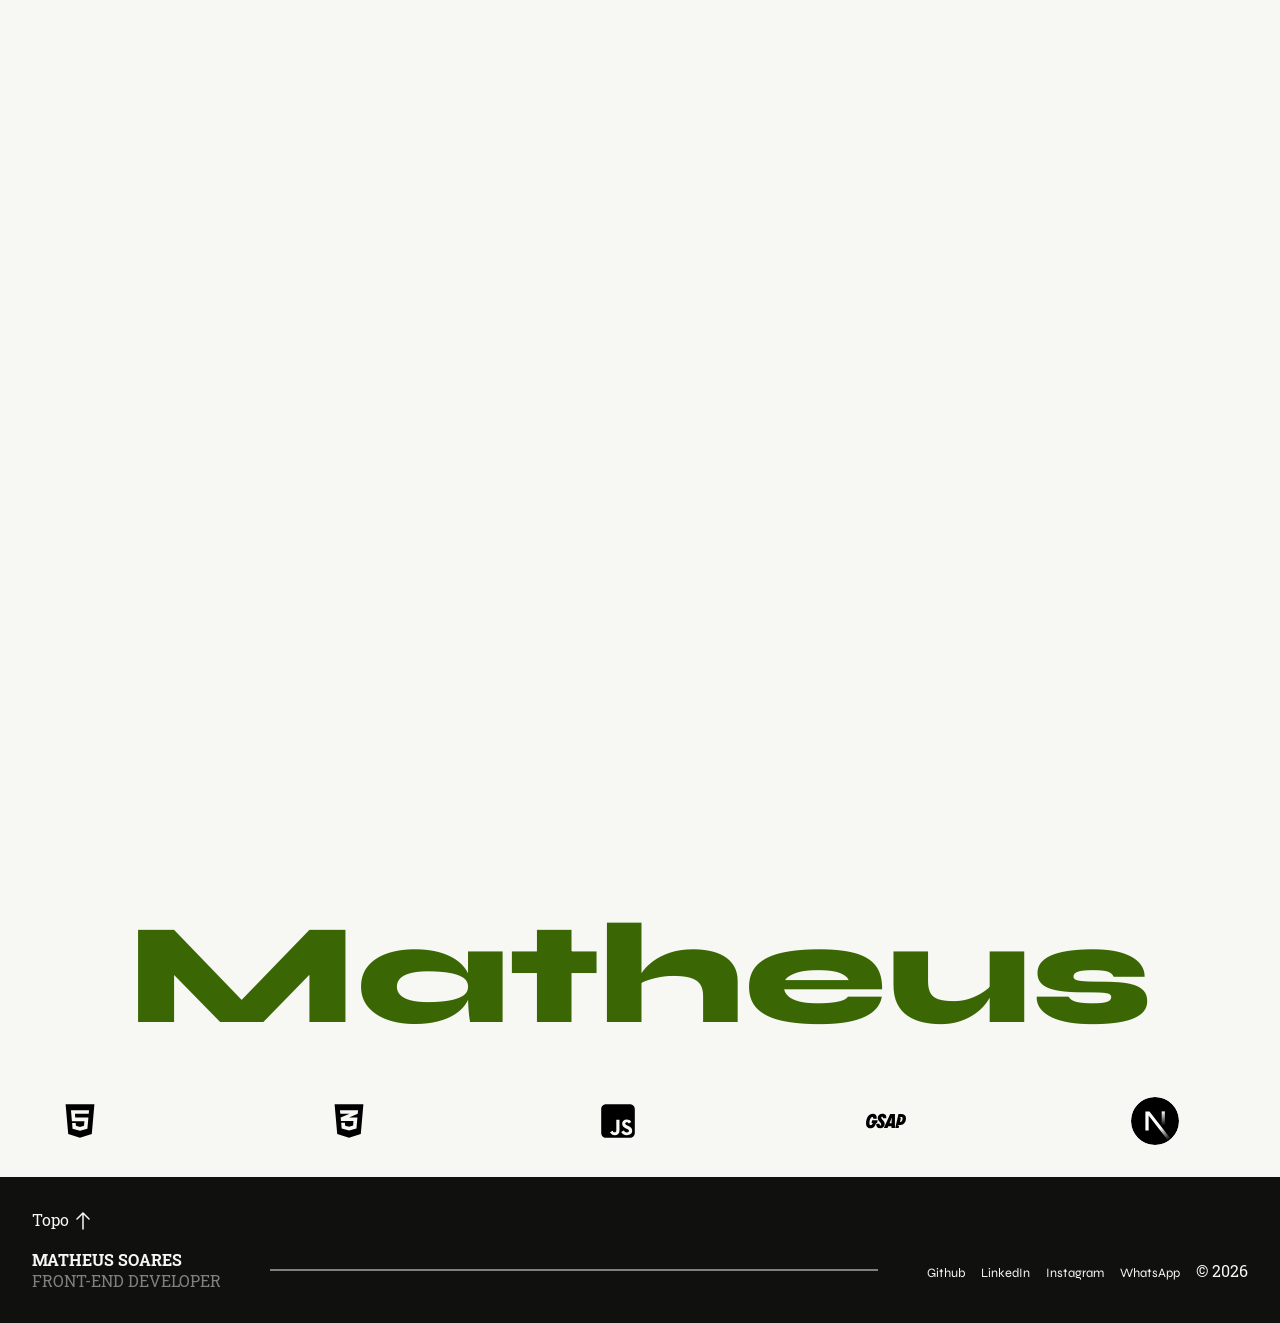
==== commit 3b31fa34: "melhoria" ====
--- a/Index.html
+++ b/Index.html
@@ -1,248 +1,347 @@
-<!DOCTYPE html>
+<!doctype html>
 <html lang="pt-BR">
-
-<head>
-    <meta charset="UTF-8">
-    <meta name="viewport" content="width=device-width, initial-scale=1.0">
-    <link rel="preconnect" href="https://fonts.googleapis.com">
-    <link rel="preconnect" href="https://fonts.gstatic.com" crossorigin>
+  <head>
+    <meta charset="UTF-8" />
+    <meta name="viewport" content="width=device-width, initial-scale=1.0" />
+    <link rel="preconnect" href="https://fonts.googleapis.com" />
+    <link rel="preconnect" href="https://fonts.gstatic.com" crossorigin />
     <link
-        href="https://fonts.googleapis.com/css2?family=Roboto+Slab:wght@100..900&family=Syne:wght@400..800&display=swap"
-        rel="stylesheet">
-    <link rel="stylesheet" href="Style/style.css">
+      href="https://fonts.googleapis.com/css2?family=Roboto+Slab:wght@100..900&family=Syne:wght@400..800&display=swap"
+      rel="stylesheet"
+    />
+    <link rel="stylesheet" href="Style/style.css" />
     <title>Matheus Soares</title>
-</head>
-
-<body>
+  </head>
+
+  <body>
     <section class="preloader">
-        <div class="caixa">
-            <div class="coluns"></div>
-            <div class="coluns"></div>
-            <div class="coluns"></div>
-            <div class="coluns"></div>
-            <div class="coluns"></div>
-            <div class="coluns"></div>
-            <div class="coluns"></div>
-            <div class="coluns"></div>
-            <div class="coluns"></div>
-            <div class="coluns"></div>
-            <div class="coluns"></div>
-        </div>
+      <div class="caixa">
+        <div class="coluns"></div>
+        <div class="coluns"></div>
+        <div class="coluns"></div>
+        <div class="coluns"></div>
+        <div class="coluns"></div>
+        <div class="coluns"></div>
+        <div class="coluns"></div>
+        <div class="coluns"></div>
+        <div class="coluns"></div>
+        <div class="coluns"></div>
+        <div class="coluns"></div>
+      </div>
+      <div class="conteudo">
+        <h1>portfolio</h1>
+        <h1>Matheus</h1>
+      </div>
+    </section>
+
+    <section id="inicio" class="hero">
+      <div class="sessao-inicial">
+        <div class="hero-esquerda"><span>Portfólio </span></div>
+        <div class="hero-direita"><span>Front-End</span></div>
+      </div>
+      <div class="sessao-nome">
+        <div class="nome">
+          <h1>Matheus</h1>
+          <h2>Soares</h2>
+        </div>
+        <p>
+          Unindo design e código para dar vida a sites incríveis. Combinando
+          interações únicas, visual marcante e tipografia impecável para
+          transformar ideias em experiências memoráveis.
+        </p>
+      </div>
+    </section>
+
+    <section class="sessao-frases">
+      <div class="conteudo-frases">
+        <span class="frases frase-esquerda">Interfaces</span>
+        <span class="flex-end frases frase-direita">excepcionais</span>
+        <span class="frases frase-esquerda">viram</span>
+        <span class="flex-start frases frase-direita">tendencias</span>
+      </div>
+    </section>
+
+    <section class="sessao-Matheus">
+      <div class="frase-Matheus">
+        <p>
+          Eu crio e desenvolvo experiências digitais com foco nos
+          <span>detalhes.</span>
+        </p>
+      </div>
+      <div class="apresentacao">
+        <div class="matheus">
+          <img src="Mockup/Matheus/polaroid.png" alt="" />
+        </div>
+        <div class="sobre">
+          <p>
+            Sou o <strong>Matheus</strong>, desenvolvedor front-end apaixonado
+            por transformar ideias em interfaces limpas e envolventes. Combino
+            design, código e movimento para criar experiências que funcionam tão
+            bem quanto aparentam.
+          </p>
+        </div>
+      </div>
+    </section>
+
+    <section class="sessao-trabalhos">
+      <div class="conteiner-trabalhos">
+        <div class="cabecalho-trabalhos">
+          <h3>
+            Trabalhos <br />em <br />
+            Destaque
+          </h3>
+          <div class="subTitulo">
+            <p>
+              Minha galeria de criações. Para mim, o design digital vai além de
+              uma estética agradável; trata-se de estabelecer conexões
+              autênticas e visuais que realmente impactam. Marca ousado e
+              interfaces interativas, coloco minha atenção cada detalhe técnico.
+              Convido você a dar uma olhada atenta ao meu trabalho.
+            </p>
+          </div>
+        </div>
+
         <div class="conteudo">
-                <h1>Matheus</h1>
+          <div class="trabalho">
+            <img
+              src="Mockup/sites/EdeCasa.webp"
+              alt="Site de marido de aluguel"
+            />
+            <div class="nome-trabalho">
+              <h4>É de casa</h4>
+
+              <a href="#"
+                >Visite o projeto
+                <svg
+                  xmlns="http://www.w3.org/2000/svg"
+                  width="24"
+                  height="24"
+                  viewBox="0 0 24 24"
+                  fill="none"
+                >
+                  <path
+                    fill-rule="evenodd"
+                    clip-rule="evenodd"
+                    d="M9 6.75C8.58579 6.75 8.25 6.41421 8.25 6C8.25 5.58579 8.58579 5.25 9 5.25H18C18.4142 5.25 18.75 5.58579 18.75 6V15C18.75 15.4142 18.4142 15.75 18 15.75C17.5858 15.75 17.25 15.4142 17.25 15V7.81066L6.53033 18.5303C6.23744 18.8232 5.76256 18.8232 5.46967 18.5303C5.17678 18.2374 5.17678 17.7626 5.46967 17.4697L16.1893 6.75H9Z"
+                    fill="currentColor"
+                  /></svg
+              ></a>
             </div>
-    </section>
-
-    <section id="inicio" class="hero">
-        <div class="sessao-inicial">
-            <div class="hero-esquerda"><span>Portfólio </span></div>
-            <div class="hero-direita"><span>Front-End</span></div>
-        </div>
-        <div class="sessao-nome">
-            <div class="nome">
-                <h1>Matheus</h1>
-                <h2>Soares</h2>
+          </div>
+        </div>
+
+        <div class="conteudo">
+          <div class="trabalho">
+            <img src="Mockup/sites/Jacob.webp" alt="Companhia de terno" />
+            <div class="nome-trabalho">
+              <h4>Jacob Companhia</h4>
+
+              <a href="#"
+                >Visite o projeto
+                <svg
+                  xmlns="http://www.w3.org/2000/svg"
+                  width="24"
+                  height="24"
+                  viewBox="0 0 24 24"
+                  fill="none"
+                >
+                  <path
+                    fill-rule="evenodd"
+                    clip-rule="evenodd"
+                    d="M9 6.75C8.58579 6.75 8.25 6.41421 8.25 6C8.25 5.58579 8.58579 5.25 9 5.25H18C18.4142 5.25 18.75 5.58579 18.75 6V15C18.75 15.4142 18.4142 15.75 18 15.75C17.5858 15.75 17.25 15.4142 17.25 15V7.81066L6.53033 18.5303C6.23744 18.8232 5.76256 18.8232 5.46967 18.5303C5.17678 18.2374 5.17678 17.7626 5.46967 17.4697L16.1893 6.75H9Z"
+                    fill="currentColor"
+                  /></svg
+              ></a>
             </div>
-            <p>Unindo design e código para dar vida a sites incríveis. Combinando interações únicas, visual marcante e
-                tipografia impecável para transformar ideias em experiências memoráveis.</p>
-        </div>
-    </section>
-
-
-    <section class="sessao-frases">
-        <div class="conteudo-frases">
-            <span class="frases frase-esquerda">Interfaces</span>
-            <span class=" flex-end frases frase-direita">excepcionais</span>
-            <span class="frases frase-esquerda">viram</span>
-            <span class=" flex-start frases frase-direita">tendencias</span>
-        </div>
-    </section>
-
-    <section class="sessao-Matheus">
-        <div class="frase-Matheus">
-            <p>Eu crio e desenvolvo experiências digitais com foco nos <span>detalhes.</span></p>
-        </div>
-        <div class="apresentacao">
-            <div class="matheus">
-                <img src="Mockup/Matheus/polaroid.png" alt="">
+          </div>
+        </div>
+
+        <div class="conteudo">
+          <div class="trabalho">
+            <img src="Mockup/sites/BF-Tattoo.webp" alt="site de tatuagem" />
+            <div class="nome-trabalho">
+              <h4>BF Tattoo</h4>
+              <a href="#"
+                >Visite o projeto
+                <svg
+                  xmlns="http://www.w3.org/2000/svg"
+                  width="24"
+                  height="24"
+                  viewBox="0 0 24 24"
+                  fill="none"
+                >
+                  <path
+                    fill-rule="evenodd"
+                    clip-rule="evenodd"
+                    d="M9 6.75C8.58579 6.75 8.25 6.41421 8.25 6C8.25 5.58579 8.58579 5.25 9 5.25H18C18.4142 5.25 18.75 5.58579 18.75 6V15C18.75 15.4142 18.4142 15.75 18 15.75C17.5858 15.75 17.25 15.4142 17.25 15V7.81066L6.53033 18.5303C6.23744 18.8232 5.76256 18.8232 5.46967 18.5303C5.17678 18.2374 5.17678 17.7626 5.46967 17.4697L16.1893 6.75H9Z"
+                    fill="currentColor"
+                  /></svg
+              ></a>
             </div>
-            <div class="sobre">
-                <p>
-                    Sou o <strong>Matheus</strong>, desenvolvedor front-end apaixonado por transformar ideias em
-                    interfaces
-                    limpas e envolventes. Combino design, código e movimento para criar experiências que funcionam tão
-                    bem
-                    quanto aparentam.
-                </p>
-            </div>
-        </div>
-    </section>
-
-    <section class=" sessao-trabalhos">
-        <div class="conteiner-trabalhos">
-            <div class="cabecalho-trabalhos">
-                <h3>Trabalhos <br>em <br> Destaque</h3>
-                <div class="subTitulo">
-                    <p>Minha galeria de criações. Para mim, o design digital vai além de uma estética agradável;
-                        trata-se de estabelecer conexões autênticas e visuais que realmente impactam. Marca ousado e
-                        interfaces interativas, coloco minha atenção cada detalhe técnico. Convido você a
-                        dar uma olhada atenta ao meu trabalho.</p>
-                </div>
-            </div>
-
-
-            <div class="conteudo">
-                <div class="trabalho">
-                    <img src="Mockup/sites/EdeCasa.webp" alt="Site de marido de aluguel">
-                    <div class="nome-trabalho">
-                        <h4>É de casa</h4>
-
-                        <a href="#">Visite o projeto <svg xmlns="http://www.w3.org/2000/svg" width="24" height="24"
-                                viewBox="0 0 24 24" fill="none">
-                                <path fill-rule="evenodd" clip-rule="evenodd"
-                                    d="M9 6.75C8.58579 6.75 8.25 6.41421 8.25 6C8.25 5.58579 8.58579 5.25 9 5.25H18C18.4142 5.25 18.75 5.58579 18.75 6V15C18.75 15.4142 18.4142 15.75 18 15.75C17.5858 15.75 17.25 15.4142 17.25 15V7.81066L6.53033 18.5303C6.23744 18.8232 5.76256 18.8232 5.46967 18.5303C5.17678 18.2374 5.17678 17.7626 5.46967 17.4697L16.1893 6.75H9Z"
-                                    fill="currentColor" />
-                            </svg></a>
-
-                    </div>
-                </div>
-            </div>
-
-
-            <div class="conteudo">
-                <div class="trabalho">
-                    <img src="Mockup/sites/Jacob.webp" alt="Companhia de terno">
-                    <div class="nome-trabalho">
-                        <h4>Jacob Companhia</h4>
-
-                        <a href="#">Visite o projeto <svg xmlns="http://www.w3.org/2000/svg" width="24" height="24"
-                                viewBox="0 0 24 24" fill="none">
-                                <path fill-rule="evenodd" clip-rule="evenodd"
-                                    d="M9 6.75C8.58579 6.75 8.25 6.41421 8.25 6C8.25 5.58579 8.58579 5.25 9 5.25H18C18.4142 5.25 18.75 5.58579 18.75 6V15C18.75 15.4142 18.4142 15.75 18 15.75C17.5858 15.75 17.25 15.4142 17.25 15V7.81066L6.53033 18.5303C6.23744 18.8232 5.76256 18.8232 5.46967 18.5303C5.17678 18.2374 5.17678 17.7626 5.46967 17.4697L16.1893 6.75H9Z"
-                                    fill="currentColor" />
-                            </svg></a>
-
-                    </div>
-                </div>
-            </div>
-
-            <div class="conteudo">
-                <div class="trabalho">
-                    <img src="Mockup/sites/BF-Tattoo.webp" alt="site de tatuagem">
-                    <div class="nome-trabalho">
-                        <h4>BF Tattoo</h4>
-                        <a href="#">Visite o projeto <svg xmlns="http://www.w3.org/2000/svg" width="24" height="24"
-                                viewBox="0 0 24 24" fill="none">
-                                <path fill-rule="evenodd" clip-rule="evenodd"
-                                    d="M9 6.75C8.58579 6.75 8.25 6.41421 8.25 6C8.25 5.58579 8.58579 5.25 9 5.25H18C18.4142 5.25 18.75 5.58579 18.75 6V15C18.75 15.4142 18.4142 15.75 18 15.75C17.5858 15.75 17.25 15.4142 17.25 15V7.81066L6.53033 18.5303C6.23744 18.8232 5.76256 18.8232 5.46967 18.5303C5.17678 18.2374 5.17678 17.7626 5.46967 17.4697L16.1893 6.75H9Z"
-                                    fill="currentColor" />
-                            </svg></a>
-                    </div>
-                </div>
-            </div>
-        </div>
-        <div class="outrosProjetos"><a class="maisProjetos" href="#">Conheca mais dos meus projetos! <svg
-                    xmlns="http://www.w3.org/2000/svg" width="24" height="24" viewBox="0 0 24 24" fill="none">
-                    <path fill-rule="evenodd" clip-rule="evenodd"
-                        d="M13.4697 5.46967C13.7626 5.17678 14.2374 5.17678 14.5303 5.46967L20.5303 11.4697C20.8232 11.7626 20.8232 12.2374 20.5303 12.5303L14.5303 18.5303C14.2374 18.8232 13.7626 18.8232 13.4697 18.5303C13.1768 18.2374 13.1768 17.7626 13.4697 17.4697L18.1893 12.75H4C3.58579 12.75 3.25 12.4142 3.25 12C3.25 11.5858 3.58579 11.25 4 11.25H18.1893L13.4697 6.53033C13.1768 6.23744 13.1768 5.76256 13.4697 5.46967Z"
-                        fill="currentColor" />
-                </svg></a></div>
+          </div>
+        </div>
+      </div>
+      <div class="outrosProjetos">
+        <a class="maisProjetos" href="#"
+          >Conheca mais dos meus projetos!
+          <svg
+            xmlns="http://www.w3.org/2000/svg"
+            width="24"
+            height="24"
+            viewBox="0 0 24 24"
+            fill="none"
+          >
+            <path
+              fill-rule="evenodd"
+              clip-rule="evenodd"
+              d="M13.4697 5.46967C13.7626 5.17678 14.2374 5.17678 14.5303 5.46967L20.5303 11.4697C20.8232 11.7626 20.8232 12.2374 20.5303 12.5303L14.5303 18.5303C14.2374 18.8232 13.7626 18.8232 13.4697 18.5303C13.1768 18.2374 13.1768 17.7626 13.4697 17.4697L18.1893 12.75H4C3.58579 12.75 3.25 12.4142 3.25 12C3.25 11.5858 3.58579 11.25 4 11.25H18.1893L13.4697 6.53033C13.1768 6.23744 13.1768 5.76256 13.4697 5.46967Z"
+              fill="currentColor"
+            /></svg
+        ></a>
+      </div>
     </section>
 
     <section class="cta">
-
-        <div class="cabecalho-cta">
-            <p>
-                Bons <span>sites </span>
-                não precisam <span>gritar.</span>
-            </p>
-        </div>
-        <div class="frase-cta">
-            <div class="mao">
-                <img src="Mockup/CTA/dedos.svg" alt="">
-            </div>
-            <div class="frase">
-                <p>Eles só precisam deixar uma <span>marca duradoura.</span></p>
-            </div>
-        </div>
-        <div class="frase-cta computador-cta">
-            <p class="frase-computador">Criando espaços digitais com equilíbrio estético e maestria técnica — onde
-                cada
-                detalhe tem intenção, soa
-                humano e convida seu público a permanecer.</p>
-            <div class="computador">
-                <img src="Mockup/CTA/macbook.svg" alt="">
-            </div>
-        </div>
-    </section>
-
+      <div class="cabecalho-cta">
+        <p>Bons <span>sites </span> não precisam <span>gritar.</span></p>
+      </div>
+      <div class="frase-cta">
+        <div class="mao">
+          <img src="Mockup/CTA/dedos.svg" alt="" />
+        </div>
+        <div class="frase">
+          <p>Eles só precisam deixar uma <span>marca duradoura.</span></p>
+        </div>
+      </div>
+      <div class="frase-cta computador-cta">
+        <p class="frase-computador">
+          Criando espaços digitais com equilíbrio estético e maestria técnica —
+          onde cada detalhe tem intenção, soa humano e convida seu público a
+          permanecer.
+        </p>
+        <div class="computador">
+          <img src="Mockup/CTA/macbook.svg" alt="" />
+        </div>
+      </div>
+    </section>
 
     <section class="sessao-jornal">
-        <div class="img-jornal">
-            <img src="Mockup/Jornal/jornal.jpg" alt="homem olhando jornal">
-        </div>
+      <div class="img-jornal">
+        <img src="Mockup/Jornal/jornal.jpg" alt="homem olhando jornal" />
+      </div>
     </section>
 
     <footer>
-        <div class="titulo-rodade">
-            <h1>Matheus</h1>
-        </div>
-
-        <div class="conteiner-carrosel">
-            <div class="carrosel">
-                <div class="conteudo-carrosel"><img src="Mockup/Carrosel/html.svg" alt=""></div>
-                <div class="conteudo-carrosel"><img src="Mockup/Carrosel/css.svg" alt=""></div>
-                <div class="conteudo-carrosel"><img src="Mockup/Carrosel/JS.svg" alt=""></div>
-                <div class="conteudo-carrosel"><img src="Mockup/Carrosel/gsap.svg" alt=""></div>
-                <div class="conteudo-carrosel"><img src="Mockup/Carrosel/nextjs.svg" alt=""></div>
-                <div class="conteudo-carrosel"><img src="Mockup/Carrosel/react.svg" alt=""></div>
-                <div class="conteudo-carrosel"><img src="Mockup/Carrosel/github.svg" alt=""></div>
-            </div>
-            <div aria-hidden class="carrosel">
-                <div class="conteudo-carrosel"><img src="Mockup/Carrosel/html.svg" alt=""></div>
-                <div class="conteudo-carrosel"><img src="Mockup/Carrosel/css.svg" alt=""></div>
-                <div class="conteudo-carrosel"><img src="Mockup/Carrosel/JS.svg" alt=""></div>
-                <div class="conteudo-carrosel"><img src="Mockup/Carrosel/gsap.svg" alt=""></div>
-                <div class="conteudo-carrosel"><img src="Mockup/Carrosel/nextjs.svg" alt=""></div>
-                <div class="conteudo-carrosel"><img src="Mockup/Carrosel/react.svg" alt=""></div>
-                <div class="conteudo-carrosel"><img src="Mockup/Carrosel/github.svg" alt=""></div>
-            </div>
-        </div>
-
-        <div class="segundo-rodape">
-            <div class="top">
-                <a href="#inicio">Topo <svg xmlns="http://www.w3.org/2000/svg" width="24" height="24"
-                        viewBox="0 0 24 24" fill="none">
-                        <path fill-rule="evenodd" clip-rule="evenodd"
-                            d="M11.4697 3.46967C11.7626 3.17678 12.2374 3.17678 12.5303 3.46967L18.5303 9.46967C18.8232 9.76256 18.8232 10.2374 18.5303 10.5303C18.2374 10.8232 17.7626 10.8232 17.4697 10.5303L12.75 5.81066L12.75 20C12.75 20.4142 12.4142 20.75 12 20.75C11.5858 20.75 11.25 20.4142 11.25 20L11.25 5.81066L6.53033 10.5303C6.23744 10.8232 5.76256 10.8232 5.46967 10.5303C5.17678 10.2374 5.17678 9.76256 5.46967 9.46967L11.4697 3.46967Z"
-                            fill="currentColor" />
-                    </svg></a>
-            </div>
-
-            <div class="divulgacao">
-                <div class="nome-divulgacao">
-                    <h4>Matheus Soares</h4>
-                    <span>FRONT-END DEVELOPER</span>
-                </div>
-                <div class="linha"></div>
-                <div class="redes">
-                    <ul class="redes-links">
-                        <li class="links"><a target="_blank" href="https://github.com/MatheusSoares-dev">github</a></li>
-                        <li class="links"><a target="_blank"
-                                href="https://www.linkedin.com/in/matheus-soares-073615279/">LinkedIn</a></li>
-                        <li class="links"><a target="_blank" href="https://www.instagram.com/matheus.so">Instagram</a>
-                        </li>
-                        <li class="links"><a onclick="whats(event)" target="_blank" href="">WhatsApp</a></li>
-                    </ul>
-                    <span>&copy; 2026</span>
-                </div>
-            </div>
-        </div>
+      <div class="titulo-rodade">
+        <h1>Matheus</h1>
+      </div>
+
+      <div class="conteiner-carrosel">
+        <div class="carrosel">
+          <div class="conteudo-carrosel">
+            <img src="Mockup/Carrosel/html.svg" alt="" />
+          </div>
+          <div class="conteudo-carrosel">
+            <img src="Mockup/Carrosel/css.svg" alt="" />
+          </div>
+          <div class="conteudo-carrosel">
+            <img src="Mockup/Carrosel/JS.svg" alt="" />
+          </div>
+          <div class="conteudo-carrosel">
+            <img src="Mockup/Carrosel/gsap.svg" alt="" />
+          </div>
+          <div class="conteudo-carrosel">
+            <img src="Mockup/Carrosel/nextjs.svg" alt="" />
+          </div>
+          <div class="conteudo-carrosel">
+            <img src="Mockup/Carrosel/react.svg" alt="" />
+          </div>
+          <div class="conteudo-carrosel">
+            <img src="Mockup/Carrosel/github.svg" alt="" />
+          </div>
+        </div>
+        <div aria-hidden class="carrosel">
+          <div class="conteudo-carrosel">
+            <img src="Mockup/Carrosel/html.svg" alt="" />
+          </div>
+          <div class="conteudo-carrosel">
+            <img src="Mockup/Carrosel/css.svg" alt="" />
+          </div>
+          <div class="conteudo-carrosel">
+            <img src="Mockup/Carrosel/JS.svg" alt="" />
+          </div>
+          <div class="conteudo-carrosel">
+            <img src="Mockup/Carrosel/gsap.svg" alt="" />
+          </div>
+          <div class="conteudo-carrosel">
+            <img src="Mockup/Carrosel/nextjs.svg" alt="" />
+          </div>
+          <div class="conteudo-carrosel">
+            <img src="Mockup/Carrosel/react.svg" alt="" />
+          </div>
+          <div class="conteudo-carrosel">
+            <img src="Mockup/Carrosel/github.svg" alt="" />
+          </div>
+        </div>
+      </div>
+
+      <div class="segundo-rodape">
+        <div class="top">
+          <a href="#inicio"
+            >Topo
+            <svg
+              xmlns="http://www.w3.org/2000/svg"
+              width="24"
+              height="24"
+              viewBox="0 0 24 24"
+              fill="none"
+            >
+              <path
+                fill-rule="evenodd"
+                clip-rule="evenodd"
+                d="M11.4697 3.46967C11.7626 3.17678 12.2374 3.17678 12.5303 3.46967L18.5303 9.46967C18.8232 9.76256 18.8232 10.2374 18.5303 10.5303C18.2374 10.8232 17.7626 10.8232 17.4697 10.5303L12.75 5.81066L12.75 20C12.75 20.4142 12.4142 20.75 12 20.75C11.5858 20.75 11.25 20.4142 11.25 20L11.25 5.81066L6.53033 10.5303C6.23744 10.8232 5.76256 10.8232 5.46967 10.5303C5.17678 10.2374 5.17678 9.76256 5.46967 9.46967L11.4697 3.46967Z"
+                fill="currentColor"
+              /></svg
+          ></a>
+        </div>
+
+        <div class="divulgacao">
+          <div class="nome-divulgacao">
+            <h4>Matheus Soares</h4>
+            <span>FRONT-END DEVELOPER</span>
+          </div>
+          <div class="linha"></div>
+          <div class="redes">
+            <ul class="redes-links">
+              <li class="links">
+                <a target="_blank" href="https://github.com/MatheusSoares-dev"
+                  >github</a
+                >
+              </li>
+              <li class="links">
+                <a
+                  target="_blank"
+                  href="https://www.linkedin.com/in/matheus-soares-073615279/"
+                  >LinkedIn</a
+                >
+              </li>
+              <li class="links">
+                <a target="_blank" href="https://www.instagram.com/matheus.so"
+                  >Instagram</a
+                >
+              </li>
+              <li class="links">
+                <a onclick="whats(event)" target="_blank" href="">WhatsApp</a>
+              </li>
+            </ul>
+            <span>&copy; 2026</span>
+          </div>
+        </div>
+      </div>
     </footer>
-</body>
-<script src="https://cdn.jsdelivr.net/npm/gsap@3.15/dist/gsap.min.js"></script>
-<script src="https://cdn.jsdelivr.net/npm/gsap@3.15/dist/ScrollTrigger.min.js"></script>
-<script src="https://cdn.jsdelivr.net/npm/gsap@3.15/dist/SplitText.min.js"></script>
-<script src="Script/script.js" defer></script>
-
-</html>+  </body>
+  <script src="https://cdn.jsdelivr.net/npm/gsap@3.15/dist/gsap.min.js"></script>
+  <script src="https://cdn.jsdelivr.net/npm/gsap@3.15/dist/ScrollTrigger.min.js"></script>
+  <script src="https://cdn.jsdelivr.net/npm/gsap@3.15/dist/SplitText.min.js"></script>
+  <script src="Script/script.js" defer></script>
+</html>
--- a/Style/style.css
+++ b/Style/style.css
@@ -1,641 +1,619 @@
 * {
-    margin: 0;
-    padding: 0;
-    box-sizing: border-box;
-    scroll-behavior: smooth;
+  margin: 0;
+  padding: 0;
+  box-sizing: border-box;
+  scroll-behavior: smooth;
 }
 
 html {
-    overflow-x: clip;
+  overflow-x: clip;
 }
 
 @font-face {
-    font-family: "Brittany";
-    src: url("/mockup/font/BrittanySignature.ttf");
+  font-family: "Brittany";
+  src: url("/mockup/font/BrittanySignature.ttf");
 }
 
 :root {
-    --fontPrimary: "Syne", sans-serif;
-    --fontSecundary: "Brittany";
-    --fontText: "Roboto Slab", serif;
-    --Verde: #3A6604;
-    --TerraCota: #670409;
-    --Branco: #F7F8F4;
-    --Preto: #10110f;
-    --PretoTrans: #10110f83;
-}
-
+  --fontPrimary: "Syne", sans-serif;
+  --fontSecundary: "Brittany";
+  --fontText: "Roboto Slab", serif;
+  --Verde: #3a6604;
+  --TerraCota: #670409;
+  --Branco: #f7f8f4;
+  --Preto: #10110f;
+}
 
 body {
-    color: var(--Preto);
-    background: var(--Branco);
-    font-family: var(--fontText);
-    overflow-x: hidden;
-    overflow-x: clip;
-}
-
-
+  color: var(--Preto);
+  background: var(--Branco);
+  font-family: var(--fontText);
+  overflow-x: hidden;
+  overflow-x: clip;
+}
 
 .preloader {
-    width: 100%;
-    height: 100svh;
-    display: flex;
-    justify-content: center;
-    align-items: center;
-    z-index: 9999;
-    position: fixed;
-    pointer-events: none;
+  width: 100%;
+  height: 100svh;
+  display: flex;
+  justify-content: center;
+  align-items: center;
+  z-index: 9999;
+  position: fixed;
+  pointer-events: none;
 }
 
 .caixa {
+  display: flex;
+  align-items: center;
+  text-align: center;
+  height: 100%;
+  width: 100%;
+  position: absolute;
+  z-index: 88;
+}
+
+.conteudo {
+  display: flex;
+  justify-content: center;
+  align-items: center;
+  position: absolute;
+
+  z-index: 99;
+}
+
+.coluns {
+  flex: 1;
+  height: 110%;
+  width: 100%;
+  background-color: var(--Preto);
+  transform-origin: left center;
+}
+
+.conteudo h1 {
+  font-family: var(--fontPrimary);
+  font-weight: 800;
+  font-size: clamp(2rem, 5rem, 8rem);
+  color: var(--Verde);
+}
+
+.letraPreloader {
+  opacity: 0;
+  visibility: hidden;
+  position: absolute;
+}
+
+.hero {
+  position: relative;
+  width: 100%;
+  max-width: 100%;
+}
+
+.hero .sessao-nome {
+  right: 0;
+  width: 100%;
+  max-width: 100%;
+}
+
+.sessao-inicial {
+  height: 100svh;
+  width: 100%;
+  display: flex;
+  justify-content: center;
+  align-items: center;
+  overflow: hidden;
+}
+
+.hero-esquerda,
+.hero-direita {
+  display: flex;
+  align-items: center;
+  justify-content: center;
+  text-align: center;
+  height: 100%;
+  width: 50%;
+  font-size: clamp(6rem, 8rem, 10rem);
+  font-family: var(--fontSecundary);
+  z-index: 2;
+}
+
+.hero-esquerda {
+  background-color: var(--TerraCota);
+  color: var(--Branco);
+}
+
+.hero-direita {
+  background-color: var(--Branco);
+  color: var(--TerraCota);
+}
+
+.sessao-nome {
+  width: 100%;
+  height: 80svh;
+  display: flex;
+  align-items: center;
+  justify-content: center;
+  flex-direction: column;
+  gap: 30%;
+  position: absolute;
+  top: 0;
+  left: 0;
+
+  p {
+    text-align: center;
+    font-size: 1.2rem;
+    font-weight: 500;
+    display: inline-block;
+    width: 50%;
+  }
+}
+
+.nome {
+  line-height: 3.9rem;
+
+  h1 {
+    font-size: clamp(6rem, 9rem, 10rem);
+    font-family: var(--fontPrimary);
+    font-weight: 800;
+    text-transform: uppercase;
+    color: var(--Verde);
+  }
+
+  h2 {
+    font-size: clamp(3rem, 6rem, 7rem);
+    font-family: var(--fontSecundary);
+    color: var(--TerraCota);
+    letter-spacing: 3px;
+    -webkit-text-stroke: 3px var(--Branco);
+    paint-order: stroke fill;
+  }
+}
+
+.sessao-frases {
+  width: 100%;
+  display: flex;
+  align-items: center;
+  justify-content: center;
+  padding: 5rem 0;
+}
+
+.conteudo-frases {
+  display: flex;
+  align-items: center;
+  justify-content: center;
+  text-align: center;
+  flex-direction: column;
+  padding-bottom: 10rem;
+}
+
+.frases {
+  font-style: italic;
+  line-height: 80%;
+}
+
+.frase-esquerda {
+  font-family: var(--fontPrimary);
+  font-weight: 800;
+  font-size: clamp(3.5rem, 8rem, 10rem);
+  font-style: italic;
+}
+
+.frase-direita {
+  font-family: var(--fontSecundary);
+  font-size: clamp(3.5rem, 7rem, 9rem);
+  font-weight: 500;
+}
+
+.flex-end {
+  position: relative;
+  left: 20%;
+}
+
+.flex-start {
+  position: relative;
+  right: 20%;
+}
+
+.sessao-Matheus {
+  width: 100%;
+  padding: 0 3rem;
+  overflow: hidden;
+}
+
+.frase-Matheus p {
+  font-size: 4.5rem;
+  max-width: 60%;
+  overflow-wrap: nowrap;
+  word-break: keep-all;
+  position: relative;
+  overflow: hidden;
+
+  span {
+    color: var(--Verde);
+  }
+}
+
+.apresentacao {
+  display: flex;
+  align-items: center;
+  justify-content: space-between;
+}
+
+.matheus {
+  padding: 2rem 0;
+
+  img {
+    width: 70%;
+    object-fit: cover;
+    border-radius: 12px;
+  }
+}
+
+.sobre {
+  max-width: 40%;
+  letter-spacing: 2.2px;
+  line-height: 2.2rem;
+  text-align: center;
+  align-items: center;
+  font-size: 1.4rem;
+}
+
+.sessao-trabalhos {
+  color: var(--Preto);
+  width: 100%;
+  padding: 6rem 0;
+}
+
+.cabecalho-trabalhos {
+  display: flex;
+  flex-direction: column;
+  align-items: center;
+  width: 100%;
+
+  h3 {
+    font-family: var(--fontPrimary);
+    font-weight: 800;
+    color: var(--Verde);
+    text-transform: uppercase;
+    font-size: clamp(4rem, 6rem, 7rem);
+  }
+}
+
+.conteiner-trabalhos {
+  display: flex;
+  flex-direction: column;
+  align-items: center;
+  padding: 4rem 2rem;
+  text-align: center;
+  gap: 5rem;
+}
+
+.subTitulo {
+  max-width: 65%;
+  padding: 0 0 1rem 0;
+  line-height: 2rem;
+  letter-spacing: 1px;
+}
+
+.conteudo {
+  display: flex;
+  justify-content: center;
+  align-items: center;
+  flex-direction: column;
+  position: sticky;
+  top: 0;
+  padding: 2rem 0 3rem 0;
+  width: 80%;
+  border-radius: 20px;
+}
+
+.trabalho img {
+  width: 100%;
+  border-radius: 12px;
+  object-fit: cover;
+}
+
+.nome-trabalho {
+  display: flex;
+  justify-content: space-between;
+  align-items: center;
+  text-align: center;
+  padding: 0.5rem 1rem;
+  color: var(--Preto);
+
+  h4 {
+    font-family: var(--);
+    font-weight: 500;
+    font-size: 3.5rem;
+    text-transform: uppercase;
+  }
+
+  a {
+    text-decoration: none;
     display: flex;
     align-items: center;
     text-align: center;
-    height: 100%;
-    width: 100%;
-    position: absolute;
-    z-index: 88 ;
-}
-
-.conteudo {
-    display: flex;
-    justify-content: center;
-    align-items: center;
-    position: absolute;
-
-    z-index: 99;
-}
-
-.coluns {
-    flex: 1;
-    height: 110%;
-    width: 100%;
-    background-color: var(--Preto);
-    transform-origin: left center;
-}
-
-.conteudo h1 {
+    color: var(--TerraCota);
+    font-weight: 800;
+    font-family: var(--fontSecundary);
+    font-size: 2rem;
+    gap: 1rem;
+  }
+}
+
+.outrosProjetos {
+  width: 100%;
+  display: flex;
+  justify-content: center;
+  align-items: center;
+  padding: 1rem;
+}
+
+.maisProjetos {
+  text-decoration: none;
+  color: var(--Preto);
+  font-size: 1.2rem;
+  letter-spacing: 1px;
+  display: flex;
+  align-items: center;
+  text-align: center;
+  gap: 1rem;
+  transition: 0.5s ease-in-out;
+}
+
+.maisProjetos:hover {
+  scale: 1.1;
+}
+
+.cta {
+  width: 100%;
+  display: flex;
+  flex-direction: column;
+  overflow: hidden;
+  position: relative;
+
+  z-index: 1;
+}
+
+.cabecalho-cta {
+  padding: 2rem 0 1rem 4rem;
+  overflow: hidden;
+  margin-bottom: 3rem;
+}
+
+.cabecalho-cta p {
+  font-size: clamp(3vw, 7vw, 9rem);
+  font-family: var(--fontPrimary);
+  width: 100%;
+  line-height: 7rem;
+}
+
+.cabecalho-cta span {
+  color: var(--Verde);
+}
+
+.frase-cta {
+  display: flex;
+  justify-content: space-between;
+  align-items: center;
+  text-align: center;
+  padding: 3rem 0;
+}
+
+.frase {
+  padding: 0 2rem;
+  font-size: 2.8rem;
+
+  span {
+    color: var(--Verde);
     font-family: var(--fontPrimary);
     font-weight: 800;
-    font-size: 5rem;
-    color: var(--Verde);
-}
-
-.letraPreloader {
-    opacity: 0;
-    visibility: hidden;
-    position: absolute;
-    
-}
-
-.hero {
-    position: relative;
-    width: 100%;
-    max-width: 100%;
-}
-
-.hero .sessao-nome {
-    right: 0;
-    width: 100%;
-    max-width: 100%;
-}
-
-
-.sessao-inicial {
-    height: 100svh;
-    width: 100%;
-    display: flex;
-    justify-content: center;
-    align-items: center;
-    overflow: hidden;
-}
-
-.hero-esquerda,
-.hero-direita {
-    display: flex;
-    align-items: center;
-    justify-content: center;
-    text-align: center;
-    height: 100%;
-    width: 50%;
-    font-size: clamp(6rem, 8rem, 10rem);
-    font-family: var(--fontSecundary);
-    z-index: 2;
-}
-
-.hero-esquerda {
-    background-color: var(--TerraCota);
-    color: var(--Branco);
-}
-
-.hero-direita {
-    background-color: var(--Branco);
-    color: var(--TerraCota);
-}
-
-.sessao-nome {
-    width: 100%;
-    height: 80svh;
-    display: flex;
-    align-items: center;
-    justify-content: center;
-    flex-direction: column;
-    gap: 30%;
-    position: absolute;
-    top: 0;
-    left: 0;
-
-    p {
-
-        text-align: center;
-        font-size: 1.2rem;
-        font-weight: 500;
-        display: inline-block;
-        width: 50%;
-    }
-}
-
-.nome {
-    line-height: 3.9rem;
-
-    h1 {
-        font-size: clamp(6rem, 9rem, 10rem);
-        font-family: var(--fontPrimary);
-        font-weight: 800;
-        text-transform: uppercase;
-        color: var(--Verde);
-    }
-
-    h2 {
-
-        font-size: clamp(3rem, 6rem, 7rem);
-        font-family: var(--fontSecundary);
-        color: var(--TerraCota);
-        letter-spacing: 3px;
-        -webkit-text-stroke: 3px var(--Branco);
-        paint-order: stroke fill;
-    }
-}
-
-
-.sessao-frases {
-    width: 100%;
-    display: flex;
-    align-items: center;
-    justify-content: center;
-    padding: 5rem 0;
-}
-
-.conteudo-frases {
-    display: flex;
-    align-items: center;
-    justify-content: center;
-    text-align: center;
-    flex-direction: column;
-    padding-bottom: 10rem;
-
-}
-
-.frases {
-    font-style: italic;
-    line-height: 80%;
-
-}
-
-.frase-esquerda {
-    font-family: var(--fontPrimary);
-    font-weight: 800;
-    font-size: clamp(3.5rem, 8rem, 10rem);
-    font-style: italic;
-
-}
-
-.frase-direita {
-    font-family: var(--fontSecundary);
-    font-size: clamp(3.5rem, 7rem, 9rem);
-    font-weight: 500;
-}
-
-.flex-end {
-    position: relative;
-    left: 20%;
-}
-
-.flex-start {
-    position: relative;
-    right: 20%;
-}
-
-.sessao-Matheus {
-    width: 100%;
-    padding: 0 3rem;
-    overflow: hidden;
-}
-
-.frase-Matheus p {
-    font-size: 4.5rem;
-    max-width: 40%;
-    overflow-wrap: nowrap;
-    word-break: keep-all;
-    position: relative;
-    overflow: hidden;
-
-    span {
-        color: var(--Verde);
-    }
-}
-
-
-.apresentacao {
-    display: flex;
-    align-items: center;
-    justify-content: space-between;
-}
-
-
-.matheus {
-    padding: 2rem 0;
-
-    img {
-        width: 70%;
-        object-fit: cover;
-        border-radius: 12px;
-    }
-}
-
-.sobre {
-    max-width: 40%;
-    letter-spacing: 2.2px;
-    line-height: 2.2rem;
-    text-align: center;
-    align-items: center;
-    font-size: 1.4rem;
-}
-
-
-.sessao-trabalhos {
-    color: var(--Preto);
-    width: 100%;
-    padding: 6rem 0;
-}
-
-
-.cabecalho-trabalhos {
-    display: flex;
-    flex-direction: column;
-    align-items: center;
-    width: 100%;
-
-    h3 {
-        font-family: var(--fontPrimary);
-        font-weight: 800;
-        color: var(--Verde);
-        text-transform: uppercase;
-        font-size: clamp(4rem, 6rem, 7rem);
-    }
-}
-
-.conteiner-trabalhos {
-    display: flex;
-    flex-direction: column;
-    align-items: center;
-    padding: 4rem 2rem;
-    text-align: center;
-    gap: 5rem;
-}
-
-.subTitulo {
-    max-width: 65%;
-    padding: 0 0 1rem 0;
-    line-height: 2rem;
-    letter-spacing: 1px;
-}
-
-.conteudo {
-    display: flex;
-    justify-content: center;
-    align-items: center;
-    flex-direction: column;
-    position: sticky;
-    top: 0;
-    padding: 2rem 0 3rem 0;
-    width: 80%;
-    border-radius: 20px;
-}
-
-
-.trabalho img {
-    width: 100%;
-    border-radius: 12px;
-    object-fit: cover;
-}
-
-.nome-trabalho {
-    display: flex;
-    justify-content: space-between;
-    align-items: center;
-    text-align: center;
-    padding: .5rem 1rem;
-    color: var(--Preto);
-
-    h4 {
-        font-family: var(--);
-        font-weight: 500;
-        font-size: 3.5rem;
-        text-transform: uppercase;
-    }
-
-    a {
-        text-decoration: none;
-        display: flex;
-        align-items: center;
-        text-align: center;
-        color: var(--TerraCota);
-        font-weight: 800;
-        font-family: var(--fontSecundary);
-        font-size: 2rem;
-        gap: 1rem;
-    }
-}
-
-
-.outrosProjetos {
-    width: 100%;
-    display: flex;
-    justify-content: center;
-    align-items: center;
-    padding: 1rem;
-}
-
-.maisProjetos {
-    text-decoration: none;
-    color: var(--Preto);
-    font-size: 1.2rem;
-    letter-spacing: 1px;
-    display: flex;
-    align-items: center;
-    text-align: center;
-    gap: 1rem;
-    transition: .5s ease-in-out;
-}
-
-.maisProjetos:hover {
-    scale: 1.1
-}
-
-.cta {
-    width: 100%;
-    display: flex;
-    flex-direction: column;
-    overflow: hidden;
-    position: relative;
-
-    z-index: 1;
-}
-
-
-
-.cabecalho-cta {
-    padding: 2rem 0 1rem 4rem;
-    overflow: hidden;
-    margin-bottom: 3rem;
-}
-
-.cabecalho-cta p {
-    font-size: clamp(3vw, 7vw, 9rem);
-    font-family: var(--fontPrimary);
-    width: 100%;
-    line-height: 7rem;
-}
-
-.cabecalho-cta span {
-    color: var(--Verde);
-}
-
-
-.frase-cta {
-    display: flex;
-    justify-content: space-between;
-    align-items: center;
-    text-align: center;
-    padding: 3rem 0;
-
-}
-
-.frase {
-    padding: 0 2rem;
-    font-size: 2.8rem;
-
-    span {
-        color: var(--Verde);
-        font-family: var(--fontPrimary);
-        font-weight: 800;
-        font-size: 2.5rem;
-    }
+    font-size: 2.5rem;
+  }
 }
 
 .mao {
-    width: max-content;
+  width: max-content;
 }
 
 .mao img {
-    display: block;
-    position: relative;
-    width: 40rem;
-    rotate: 30deg;
-    right: 12%;
+  display: block;
+  position: relative;
+  width: 40rem;
+  rotate: 30deg;
+  right: 12%;
 }
 
 .computador {
-    width: max-content;
+  width: max-content;
 }
 
 .computador img {
-    width: 50rem;
-    rotate: 18deg;
-
+  width: 50rem;
+  rotate: 18deg;
 }
 
 .frase-computador {
-    padding-left: 3rem;
-    font-size: 1.4rem;
-    width: 40%;
-    line-height: 170%;
-    text-align: center;
-}
-
+  padding-left: 3rem;
+  font-size: 1.4rem;
+  width: 40%;
+  line-height: 170%;
+  text-align: center;
+}
 
 .sessao-jornal {
-    position: sticky;
-    top: 0;
-    left: 0;
-    width: 100%;
-    height: 100svh;
-    overflow: hidden;
-    z-index: 1;
+  position: sticky;
+  top: 0;
+  left: 0;
+  width: 100%;
+  height: 100svh;
+  overflow: hidden;
+  z-index: 1;
 }
 
 .img-jornal {
-    width: 100%;
-    height: 100%;
-    padding: 2rem;
-    clip-path: circle(21% at 50% 49%);
+  width: 100%;
+  height: 100%;
+  padding: 2rem;
+  clip-path: circle(21% at 50% 49%);
 }
 
 .img-jornal img {
-    width: 100%;
-    height: 100%;
-    object-fit: cover;
-}
-
+  width: 100%;
+  height: 100%;
+  object-fit: cover;
+}
 
 .titulo-rodade {
-    width: 100%;
-    height: 20vh;
-    display: flex;
-    justify-content: center;
-    align-items: center;
+  width: 100%;
+  height: 20vh;
+  display: flex;
+  justify-content: center;
+  align-items: center;
 }
 
 .titulo-rodade h1 {
-    font-size: clamp(5vw, 9rem, 10rem);
-    font-family: var(--fontPrimary);
-    font-weight: 800;
-    color: var(--Verde);
+  font-size: clamp(5vw, 9rem, 10rem);
+  font-family: var(--fontPrimary);
+  font-weight: 800;
+  color: var(--Verde);
 }
 
 .conteiner-carrosel {
-    display: flex;
-    overflow: hidden;
-    width: 100%;
-    white-space: nowrap;
-    z-index: 1;
+  display: flex;
+  overflow: hidden;
+  width: 100%;
+  white-space: nowrap;
+  z-index: 1;
 }
 
 .carrosel {
-    display: flex;
-    align-items: center;
-    gap: 6.8rem;
-    padding-right: 3rem;
-    flex: 0 0 auto;
-    animation: carrosel 20s infinite linear;
-
+  display: flex;
+  align-items: center;
+  gap: 6.8rem;
+  padding-right: 3rem;
+  flex: 0 0 auto;
+  animation: carrosel 20s infinite linear;
 }
 
 .conteiner-carrosel:hover .carrosel {
-    animation-play-state: paused;
+  animation-play-state: paused;
 }
 
 .conteudo-carrosel {
-    flex: 0 0 10rem;
-    padding: 2rem;
-    display: flex;
-    justify-content: center;
-    align-items: center;
+  flex: 0 0 10rem;
+  padding: 2rem;
+  display: flex;
+  justify-content: center;
+  align-items: center;
 }
 
 .conteudo-carrosel img {
-    object-fit: cover;
-    width: 3rem;
+  object-fit: cover;
+  width: 3rem;
 }
 
 .segundo-rodape {
-    display: flex;
-    flex-direction: column;
-    color: var(--Branco);
-    background: var(--Preto);
-    width: 100%;
-    padding: 2rem;
-    gap: 1rem;
+  display: flex;
+  flex-direction: column;
+  color: var(--Branco);
+  background: var(--Preto);
+  width: 100%;
+  padding: 2rem;
+  gap: 1rem;
 }
 
 .top {
-    width: max-content;
+  width: max-content;
 }
 
 .top a {
-    display: flex;
-    color: var(--Branco);
-    text-decoration: none;
-    gap: 2px;
+  display: flex;
+  color: var(--Branco);
+  text-decoration: none;
+  gap: 2px;
 }
 
 .divulgacao {
-    width: 100%;
-    display: flex;
-    justify-content: space-between;
-    align-items: center;
+  width: 100%;
+  display: flex;
+  justify-content: space-between;
+  align-items: center;
 }
 
 .nome-divulgacao {
-    flex-direction: column;
-
-    h4 {
-        text-transform: uppercase;
-    }
-
-    span {
-        color: gray;
-    }
+  flex-direction: column;
+
+  h4 {
+    text-transform: uppercase;
+  }
+
+  span {
+    color: gray;
+  }
 }
 
 .linha {
-    background: gray;
-    height: 2px;
-    width: 50%;
+  background: gray;
+  height: 2px;
+  width: 50%;
 }
 
 .redes {
-    display: flex;
-    gap: 1rem;
+  display: flex;
+  gap: 1rem;
 }
 
 .redes-links {
-    display: flex;
-    list-style: none;
-    gap: 1rem;
+  display: flex;
+  list-style: none;
+  gap: 1rem;
 }
 
 .links a {
-    color: var(--Branco);
-    text-decoration: none;
-    text-transform: capitalize;
-    font-family: var(--fontPrimary);
-    font-size: 1vw;
-    transition: .3s ease-in-out;
-}
-
+  color: var(--Branco);
+  text-decoration: none;
+  text-transform: capitalize;
+  font-family: var(--fontPrimary);
+  font-size: 1vw;
+  transition: 0.3s ease-in-out;
+}
 
 .links:nth-child(1):hover a {
-    color: #415468;
+  color: #415468;
 }
 
 .links:nth-child(2):hover a {
-    color: #0a66c2;
+  color: #0a66c2;
 }
 
 .links:nth-child(3):hover a {
-    background-image: linear-gradient(45deg, #f09433 0%, #e6683c 25%, #dc2743 50%, #cc2366 75%, #bc1888 100%);
-    background-clip: text;
-    -webkit-background-clip: text;
-    color: transparent;
-    -webkit-text-fill-color: transparent;
-
+  background-image: linear-gradient(
+    45deg,
+    #f09433 0%,
+    #e6683c 25%,
+    #dc2743 50%,
+    #cc2366 75%,
+    #bc1888 100%
+  );
+  background-clip: text;
+  -webkit-background-clip: text;
+  color: transparent;
+  -webkit-text-fill-color: transparent;
 }
 
 .links:nth-child(4):hover a {
-    color: rgb(1, 158, 1);
+  color: rgb(1, 158, 1);
 }
 
 @keyframes carrosel {
-    from {
-        transform: translateX(0);
-    }
-
-
-    to {
-        transform: translateX(-100%);
-    }
+  from {
+    transform: translateX(0);
+  }
+
+  to {
+    transform: translateX(-100%);
+  }
 }
 
 /* =========================================================
@@ -646,405 +624,406 @@
 
 /* Tablet vertical — incluindo 820 x 1180 */
 @media (min-width: 601px) and (max-width: 900px) {
-
-
-    .hero-esquerda,
-    .hero-direita {
-        font-size: clamp(5rem, 10vw, 7rem);
-        width: 50%;
-    }
-
-    .sessao-nome {
-        gap: 25%;
-    }
-
-    .sessao-nome p {
-        width: 65%;
-        font-size: 1.1rem;
-    }
-
-    .nome h1 {
-        font-size: clamp(6rem, 11.6vw, 8rem);
-    }
-
-    .nome h2 {
-        font-size: clamp(4rem, 9vw, 6rem);
-    }
-
-    .frases {
-        font-size: clamp(6rem, 11.6vw, 8rem);
-    }
-
-    .frase-Matheus p {
-        max-width: 75%;
-        font-size: clamp(3.3rem, 5vw, 4.5rem);
-    }
-
-    .matheus img {
-        width: 92%;
-    }
-
-    .sobre {
-        max-width: 48%;
-        font-size: 1.25rem;
-        line-height: 2rem;
-        
-    }
-
-    .conteudo {
-        width: 88%;
-    }
-
-    .cabecalho-trabalhos {
-        gap: 3rem;
-    }
-
-
-    .cabecalho-trabalhos h3 {
-        font-size: clamp(3rem, 9vw, 8rem);
-    }
-
-    .nome-trabalho h4 {
-        font-size: clamp(2.5rem, 5vw, 3.5rem);
-    }
-
-    .nome-trabalho a {
-        font-size: 1.7rem;
-    }
-
-    .cabecalho-cta {
-        padding-left: 2rem;
-    }
-
-    .cabecalho-cta p {
-        font-size: clamp(3.5rem, 8vw, 5rem);
-        line-height: 1.05;
-    }
-
-    .mao img {
-        width: 28rem;
-        right: 8%;
-    }
-
-    .frase {
-        font-size: 2.2rem;
-    }
-
-    .computador img {
-        width: 36rem;
-    }
-
-    .frase-computador {
-        width: 60%;
-        padding-left: 2rem;
-    }
-
-    .links a {
-        font-size: 0.85rem;
-    }
-
-    .titulo-rodade h1 {
-        font-size: clamp(2rem, 14vw, 8rem) ;
-    }
-
-    .linha {
-        display: none;
-    }
-
-    .links a {
-        font-size: 1.1rem;
-    }
+  .conteudo h1 {
+    font-size: clamp(2rem, 3rem, 8rem);
+  }
+
+  .hero-esquerda,
+  .hero-direita {
+    font-size: clamp(5rem, 10vw, 7rem);
+    width: 50%;
+  }
+
+  .sessao-nome {
+    gap: 25%;
+  }
+
+  .sessao-nome p {
+    width: 65%;
+    font-size: 1.1rem;
+  }
+
+  .nome h1 {
+    font-size: clamp(6rem, 11.6vw, 8rem);
+  }
+
+  .nome h2 {
+    font-size: clamp(4rem, 9vw, 6rem);
+  }
+
+  .frases {
+    font-size: clamp(6rem, 11.6vw, 8rem);
+  }
+
+  .frase-Matheus p {
+    max-width: 75%;
+    font-size: clamp(3.3rem, 5vw, 4.5rem);
+  }
+
+  .matheus img {
+    width: 92%;
+  }
+
+  .sobre {
+    max-width: 48%;
+    font-size: 1.25rem;
+    line-height: 2rem;
+  }
+
+  .conteudo {
+    width: 88%;
+  }
+
+  .cabecalho-trabalhos {
+    gap: 3rem;
+  }
+
+  .cabecalho-trabalhos h3 {
+    font-size: clamp(3rem, 9vw, 8rem);
+  }
+
+  .nome-trabalho h4 {
+    font-size: clamp(2.5rem, 5vw, 3.5rem);
+  }
+
+  .nome-trabalho a {
+    font-size: 1.7rem;
+  }
+
+  .cabecalho-cta {
+    padding-left: 2rem;
+  }
+
+  .cabecalho-cta p {
+    font-size: clamp(3.5rem, 8vw, 5rem);
+    line-height: 1.05;
+  }
+
+  .mao img {
+    width: 28rem;
+    right: 8%;
+  }
+
+  .frase {
+    font-size: 2.2rem;
+  }
+
+  .computador img {
+    width: 36rem;
+  }
+
+  .frase-computador {
+    width: 60%;
+    padding-left: 2rem;
+  }
+
+  .links a {
+    font-size: 0.85rem;
+  }
+
+  .titulo-rodade h1 {
+    font-size: clamp(2rem, 14vw, 8rem);
+  }
+
+  .linha {
+    display: none;
+  }
+
+  .links a {
+    font-size: 1.1rem;
+  }
 }
 
 /* Telefones grandes / Pro Max e aparelhos até 600px */
 @media (max-width: 600px) {
-
-    .sessao-inicial,
-    .sessao-nome {
-        height: 100svh;
-    }
-
-    .hero-esquerda,
-    .hero-direita {
-        font-size: clamp(3.8rem, 15vw, 5.5rem);
-    }
-
-    .sessao-nome {
-        gap: 24%;
-        padding: 0 1.25rem;
-    }
-
-    .sessao-nome p {
-        width: 88%;
-        font-size: 0.95rem;
-        line-height: 1.5;
-    }
-
-    .nome {
-        line-height: 0.75;
-    }
-
-    .nome h1 {
-        font-size: clamp(3rem, 9vw, 6rem);
-    }
-
-    .nome h2 {
-        font-size: clamp(2.5rem, 10vw, 4.8rem);
-        -webkit-text-stroke-width: 2px;
-    }
-
-    .sessao-frases {
-        padding: 4rem 1.25rem;
-    }
-
-    .conteudo-frases {
-        width: 100%;
-        padding-bottom: 4rem;
-    }
-
-    .frase-esquerda,
-    .frase-direita {
-        font-size: clamp(3rem, 11vw, 5rem);
-    }
-
-    .flex-end {
-        left: 10%;
-    }
-
-    .flex-start {
-        right: 10%;
-    }
-
-    .sessao-Matheus {
-        padding: 0 1.25rem;
-    }
-
-    .frase-Matheus p {
-        max-width: 100%;
-        font-size: clamp(2.2rem, 9vw, 4rem);
-        line-height: 1.05;
-    }
-
-    .apresentacao {
-        flex-direction: column;
-        gap: 1.5rem;
-        align-items: center;
-    }
-
-    .matheus {
-        padding: 1.5rem 0 0;
-        text-align: center;
-    }
-
-    .matheus img {
-        width: min(82vw, 21rem);
-    }
-
-    .sobre {
-        max-width: 100%;
-        font-size: 1.05rem;
-        line-height: 1.8rem;
-        text-align: center;
-    }
-
-    .sessao-trabalhos {
-        padding: 5rem 0;
-    }
-
-
-    .cabecalho-trabalhos h3 {
-        font-size: clamp(2rem, 9vw, 5rem);
-        line-height: 0.9;
-        padding-bottom: 2rem;
-    }
-
-    .subTitulo {
-        max-width: 100%;
-        line-height: 1.7rem;
-    }
-
-    .conteudo {
-        width: 100%;
-        padding: 1rem 0 2rem;
-    }
-
-    .nome-trabalho {
-        align-items: flex-start;
-        gap: 0.75rem;
-        padding: 0.8rem 0.15rem;
-    }
-
-    .nome-trabalho h4 {
-        font-size: clamp(1.55rem, 7vw, 2.4rem);
-        text-align: left;
-    }
-
-    .nome-trabalho a {
-        flex-shrink: 0;
-        font-size: 1.25rem;
-        gap: 0.35rem;
-    }
-
-    .nome-trabalho a svg {
-        width: 1.25rem;
-        height: 1.25rem;
-    }
-
-    .maisProjetos {
-        font-size: 1rem;
-        text-align: center;
-    }
-
-    .cabecalho-cta {
-        padding: 1.5rem 1.25rem 0;
-        margin-bottom: 1.5rem;
-    }
-
-    .cabecalho-cta p {
-        font-size: clamp(3rem, 13vw, 4.8rem);
-        line-height: 1;
-    }
-
-    .frase-cta {
-        flex-direction: column;
-        gap: 1.5rem;
-        padding: 2rem 1.25rem;
-    }
-
-    .mao,
-    .computador {
-        width: 100%;
-    }
-
-    .mao img {
-        width: min(84vw, 22rem);
-        margin: 0 auto;
-        right: 25%;
-    }
-
-    .frase {
-        padding: 0;
-        font-size: clamp(1.9rem, 8vw, 2.8rem);
-    }
-
-    .frase span {
-        font-size: inherit;
-    }
-
-    .computador-cta {
-        flex-direction: column-reverse;
-    }
-
-    .computador img {
-        display: block;
-        width: min(100%, 34rem);
-        margin: 0 auto;
-    }
-
-    .frase-computador {
-        width: 100%;
-        padding: 0;
-        font-size: 1.05rem;
-        line-height: 1.7;
-    }
-
-    .sessao-jornal {
-        height: 100svh;
-    }
-
-    .img-jornal {
-        padding: 0.75rem;
-        clip-path: circle(28% at 50% 49%);
-        object-fit: cover;
-    }
-
-    .titulo-rodade {
-        height: 16svh;
-    }
-
-    .titulo-rodade h1 {
-        font-size: clamp(3.2rem, 12vw, 5rem);
-    }
-
-    .carrosel {
-        gap: 2.75rem;
-        padding-right: 1.5rem;
-    }
-
-    .conteudo-carrosel {
-        flex-basis: 7rem;
-        padding: 1.25rem;
-    }
-
-    .segundo-rodape {
-        padding: 1.5rem 1.25rem;
-    }
-
-    .divulgacao {
-        flex-direction: column;
-        align-items: flex-start;
-        gap: 1.5rem;
-    }
-
-    .linha {
-        width: 100%;
-    }
-
-    .redes {
-        width: 100%;
-        flex-direction: column;
-        gap: 1rem;
-    }
-
-    .redes-links {
-        width: 100%;
-        flex-wrap: wrap;
-        gap: 0.75rem 1rem;
-    }
-
-    .links a {
-        font-size: 0.9rem;
-    }
+  .conteudo h1 {
+    font-size: clamp(2rem, 3rem, 8rem);
+  }
+
+  .sessao-inicial,
+  .sessao-nome {
+    height: 100svh;
+  }
+
+  .hero-esquerda,
+  .hero-direita {
+    font-size: clamp(3.8rem, 15vw, 5.5rem);
+  }
+
+  .sessao-nome {
+    gap: 24%;
+    padding: 0 1.25rem;
+  }
+
+  .sessao-nome p {
+    width: 88%;
+    font-size: 0.95rem;
+    line-height: 1.5;
+  }
+
+  .nome {
+    line-height: 0.75;
+  }
+
+  .nome h1 {
+    font-size: clamp(3rem, 9vw, 6rem);
+  }
+
+  .nome h2 {
+    font-size: clamp(2.5rem, 10vw, 4.8rem);
+    -webkit-text-stroke-width: 2px;
+  }
+
+  .sessao-frases {
+    padding: 4rem 1.25rem;
+  }
+
+  .conteudo-frases {
+    width: 100%;
+    padding-bottom: 4rem;
+  }
+
+  .frase-esquerda,
+  .frase-direita {
+    font-size: clamp(3rem, 11vw, 5rem);
+  }
+
+  .flex-end {
+    left: 10%;
+  }
+
+  .flex-start {
+    right: 10%;
+  }
+
+  .sessao-Matheus {
+    padding: 0 1.25rem;
+  }
+
+  .frase-Matheus p {
+    max-width: 100%;
+    font-size: clamp(2.2rem, 9vw, 4rem);
+    line-height: 1.05;
+  }
+
+  .apresentacao {
+    flex-direction: column;
+    gap: 1.5rem;
+    align-items: center;
+  }
+
+  .matheus {
+    padding: 1.5rem 0 0;
+    text-align: center;
+  }
+
+  .matheus img {
+    width: min(82vw, 21rem);
+  }
+
+  .sobre {
+    max-width: 100%;
+    font-size: 1.05rem;
+    line-height: 1.8rem;
+    text-align: center;
+  }
+
+  .sessao-trabalhos {
+    padding: 5rem 0;
+  }
+
+  .cabecalho-trabalhos h3 {
+    font-size: clamp(2rem, 9vw, 5rem);
+    line-height: 0.9;
+    padding-bottom: 2rem;
+  }
+
+  .subTitulo {
+    max-width: 100%;
+    line-height: 1.7rem;
+  }
+
+  .conteudo {
+    width: 100%;
+    padding: 1rem 0 2rem;
+  }
+
+  .nome-trabalho {
+    align-items: flex-start;
+    gap: 0.75rem;
+    padding: 0.8rem 0.15rem;
+  }
+
+  .nome-trabalho h4 {
+    font-size: clamp(1.55rem, 7vw, 2.4rem);
+    text-align: left;
+  }
+
+  .nome-trabalho a {
+    flex-shrink: 0;
+    font-size: 1.25rem;
+    gap: 0.35rem;
+  }
+
+  .nome-trabalho a svg {
+    width: 1.25rem;
+    height: 1.25rem;
+  }
+
+  .maisProjetos {
+    font-size: 1rem;
+    text-align: center;
+  }
+
+  .cabecalho-cta {
+    padding: 1.5rem 1.25rem 0;
+    margin-bottom: 1.5rem;
+  }
+
+  .cabecalho-cta p {
+    font-size: clamp(3rem, 13vw, 4.8rem);
+    line-height: 1;
+  }
+
+  .frase-cta {
+    flex-direction: column;
+    gap: 1.5rem;
+    padding: 2rem 1.25rem;
+  }
+
+  .mao,
+  .computador {
+    width: 100%;
+  }
+
+  .mao img {
+    width: min(84vw, 22rem);
+    margin: 0 auto;
+    right: 25%;
+  }
+
+  .frase {
+    padding: 0;
+    font-size: clamp(1.9rem, 8vw, 2.8rem);
+  }
+
+  .frase span {
+    font-size: inherit;
+  }
+
+  .computador-cta {
+    flex-direction: column-reverse;
+  }
+
+  .computador img {
+    display: block;
+    width: min(100%, 34rem);
+    margin: 0 auto;
+  }
+
+  .frase-computador {
+    width: 100%;
+    padding: 0;
+    font-size: 1.05rem;
+    line-height: 1.7;
+  }
+
+  .sessao-jornal {
+    height: 100svh;
+  }
+
+  .img-jornal {
+    padding: 0.75rem;
+    clip-path: circle(28% at 50% 49%);
+    object-fit: cover;
+  }
+
+  .titulo-rodade {
+    height: 16svh;
+  }
+
+  .titulo-rodade h1 {
+    font-size: clamp(3.2rem, 12vw, 5rem);
+  }
+
+  .carrosel {
+    gap: 2.75rem;
+    padding-right: 1.5rem;
+  }
+
+  .conteudo-carrosel {
+    flex-basis: 7rem;
+    padding: 1.25rem;
+  }
+
+  .segundo-rodape {
+    padding: 1.5rem 1.25rem;
+  }
+
+  .divulgacao {
+    flex-direction: column;
+    align-items: flex-start;
+    gap: 1.5rem;
+  }
+
+  .linha {
+    width: 100%;
+  }
+
+  .redes {
+    width: 100%;
+    flex-direction: column;
+    gap: 1rem;
+  }
+
+  .redes-links {
+    width: 100%;
+    flex-wrap: wrap;
+    gap: 0.75rem 1rem;
+  }
+
+  .links a {
+    font-size: 0.9rem;
+  }
 }
 
 /* iPhone 14 Pro — 393 x 852 e telas mais estreitas */
 @media (max-width: 400px) {
-
-    .hero-esquerda,
-    .hero-direita {
-        font-size: clamp(3.4rem, 14vw, 4.5rem);
-    }
-
-    .sessao-nome {
-        gap: 22%;
-    }
-
-    .sessao-nome p {
-        font-size: 0.88rem;
-    }
-
-    .nome h1 {
-        font-size: clamp(2.8rem, 9vw, 5rem);
-    }
-
-    .nome h2 {
-        font-size: clamp(2.75rem, 10vw, 4rem);
-    }
-
-    .frase-esquerda,
-    .frase-direita {
-        font-size: clamp(2.3rem, 11vw, 4rem);
-    }
-
-    .nome-trabalho h4 {
-        font-size: 1.4rem;
-    }
-
-    .nome-trabalho a {
-        font-size: 1.05rem;
-    }
-
-    .cabecalho-cta p {
-        font-size: clamp(2.7rem, 12vw, 3.8rem);
-    }
-}+  .hero-esquerda,
+  .hero-direita {
+    font-size: clamp(3.4rem, 14vw, 4.5rem);
+  }
+
+  .sessao-nome {
+    gap: 22%;
+  }
+
+  .sessao-nome p {
+    font-size: 0.88rem;
+  }
+
+  .nome h1 {
+    font-size: clamp(2.8rem, 9vw, 5rem);
+  }
+
+  .nome h2 {
+    font-size: clamp(2.75rem, 10vw, 4rem);
+  }
+
+  .frase-esquerda,
+  .frase-direita {
+    font-size: clamp(2.3rem, 11vw, 4rem);
+  }
+
+  .nome-trabalho h4 {
+    font-size: 1.4rem;
+  }
+
+  .nome-trabalho a {
+    font-size: 1.05rem;
+  }
+
+  .cabecalho-cta p {
+    font-size: clamp(2.7rem, 12vw, 3.8rem);
+  }
+}
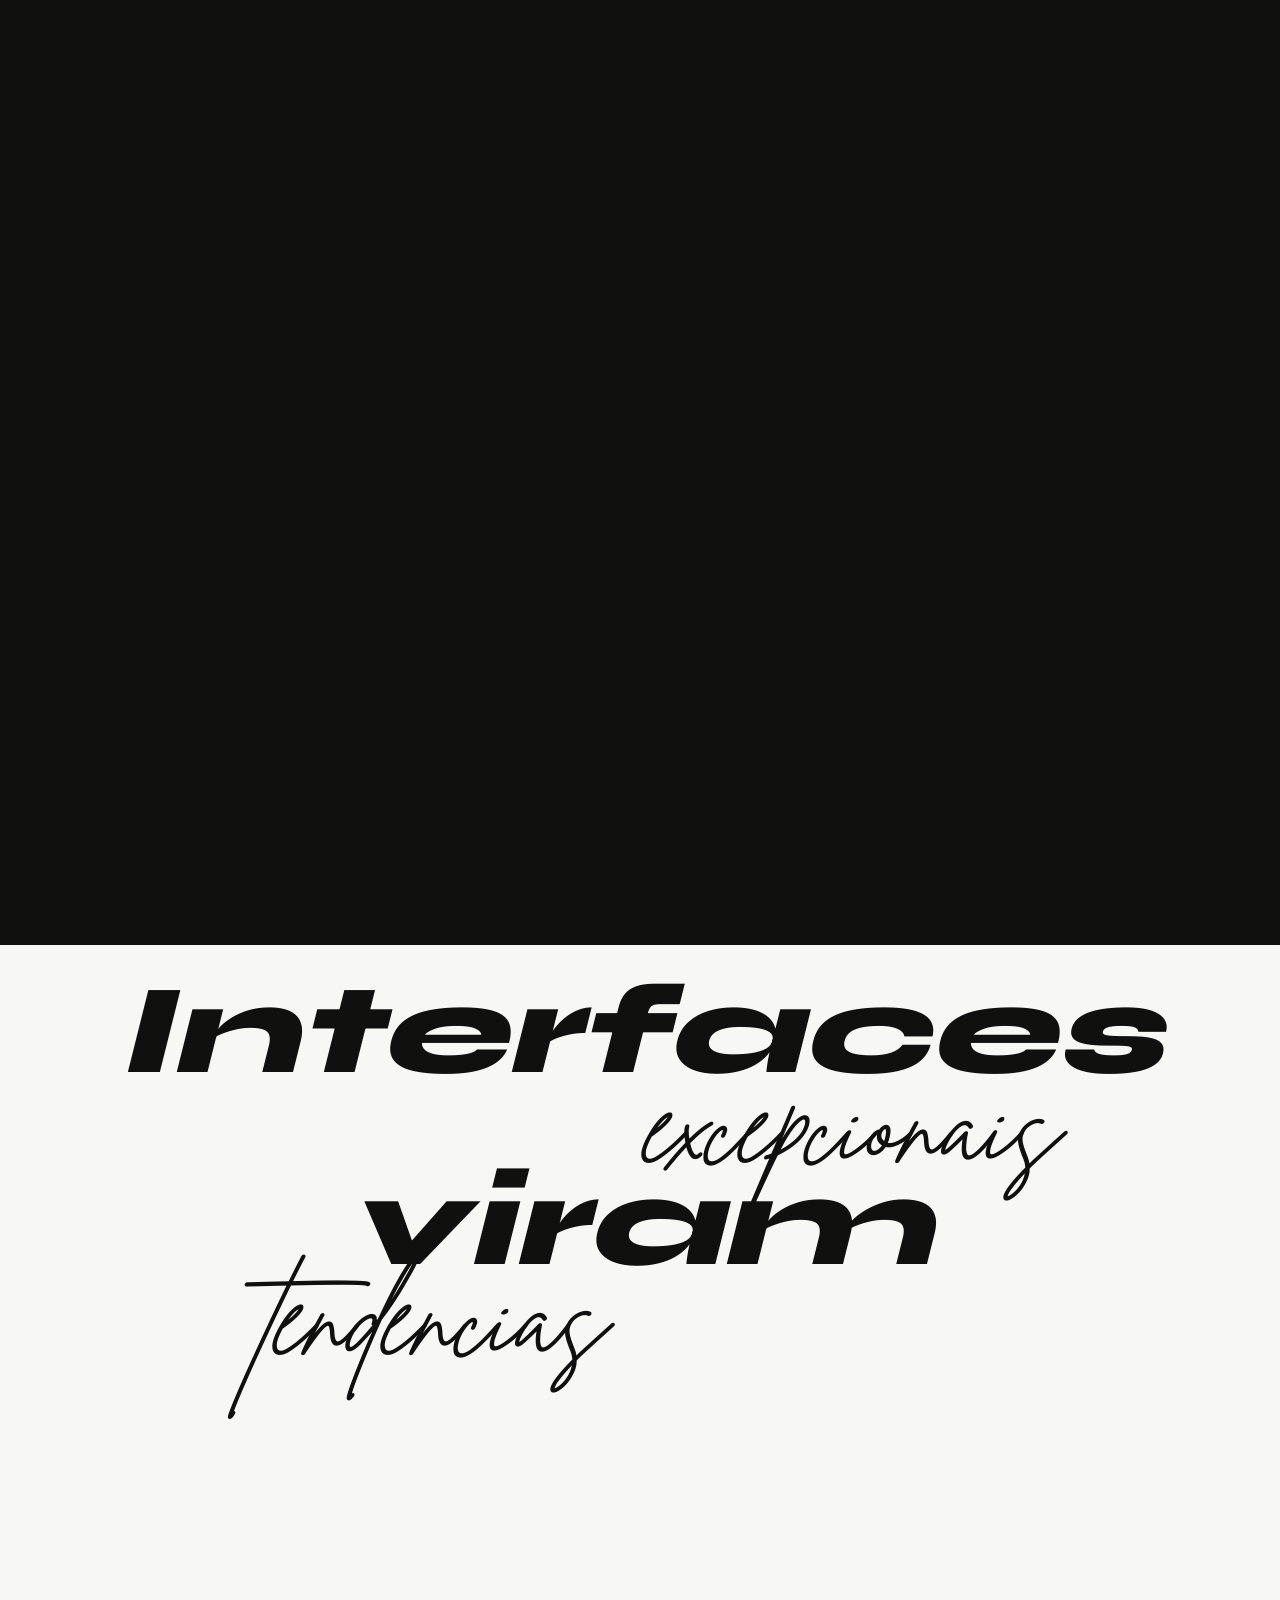
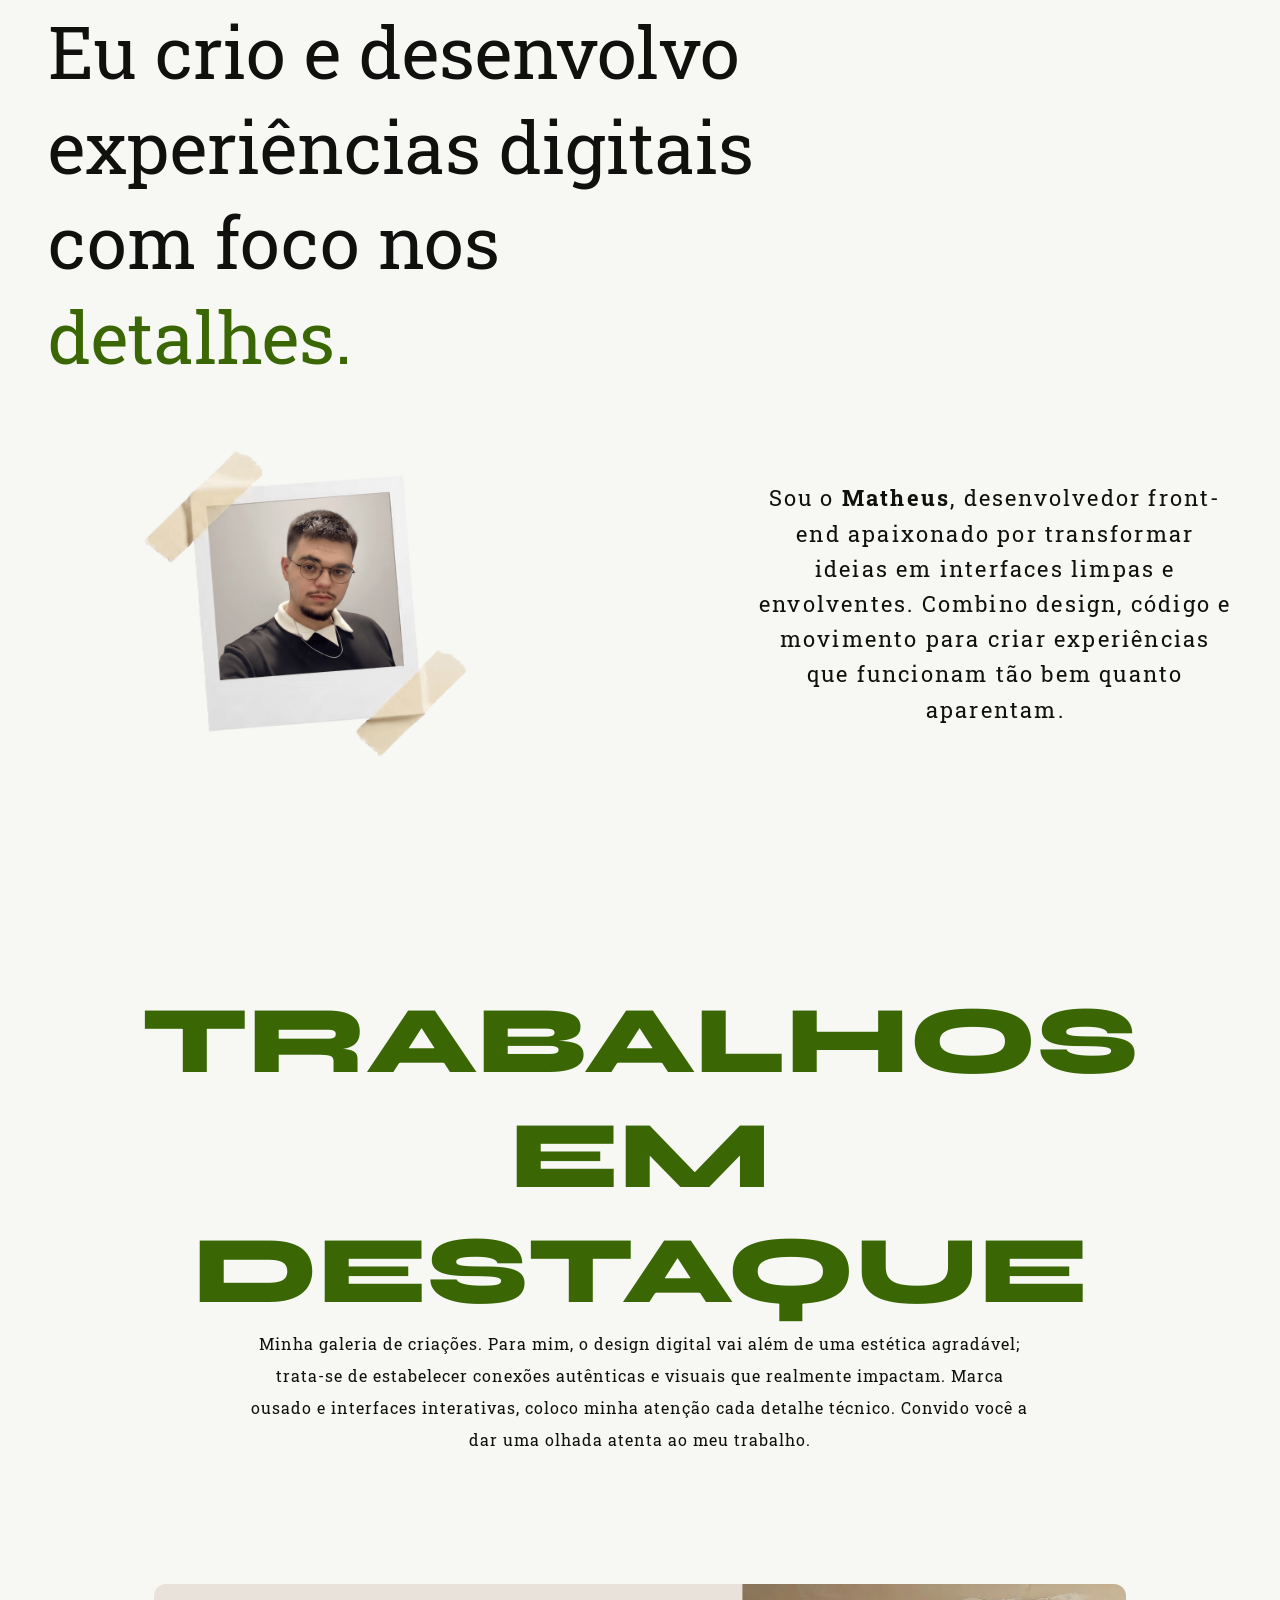
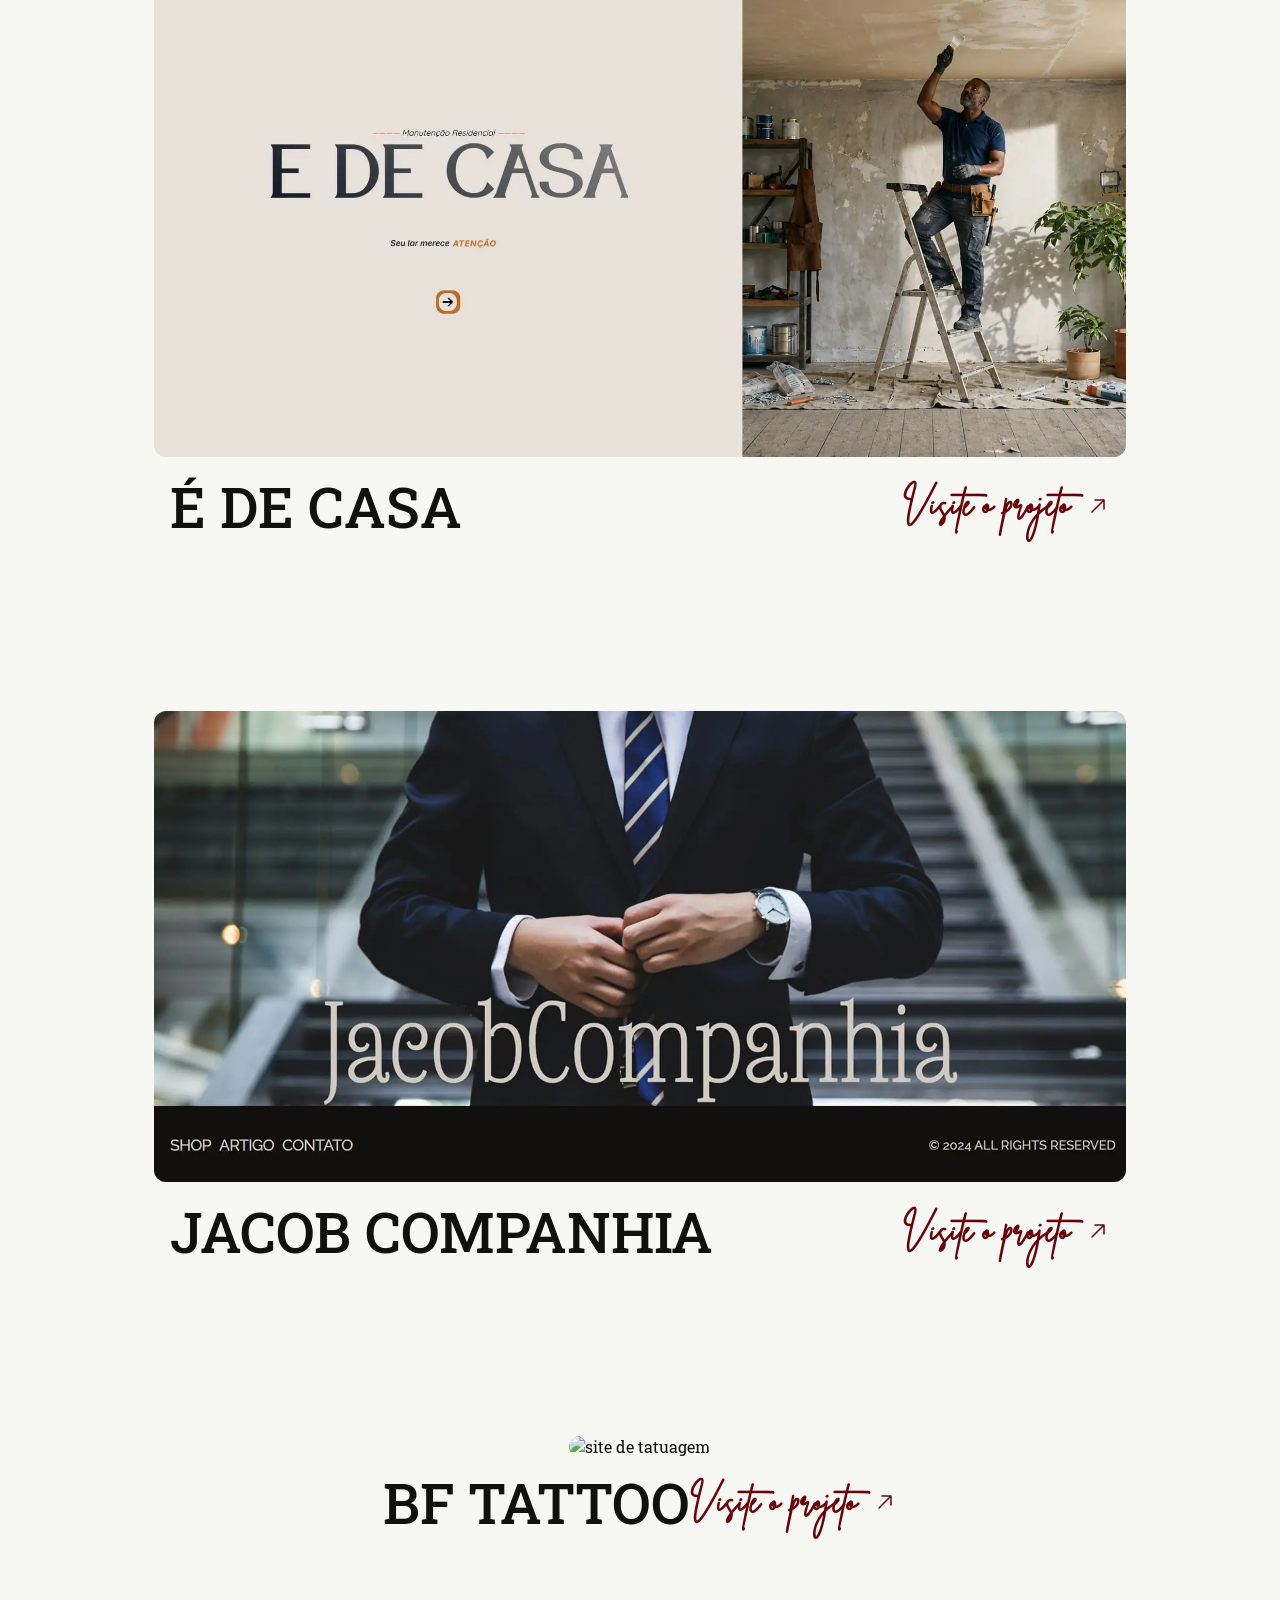
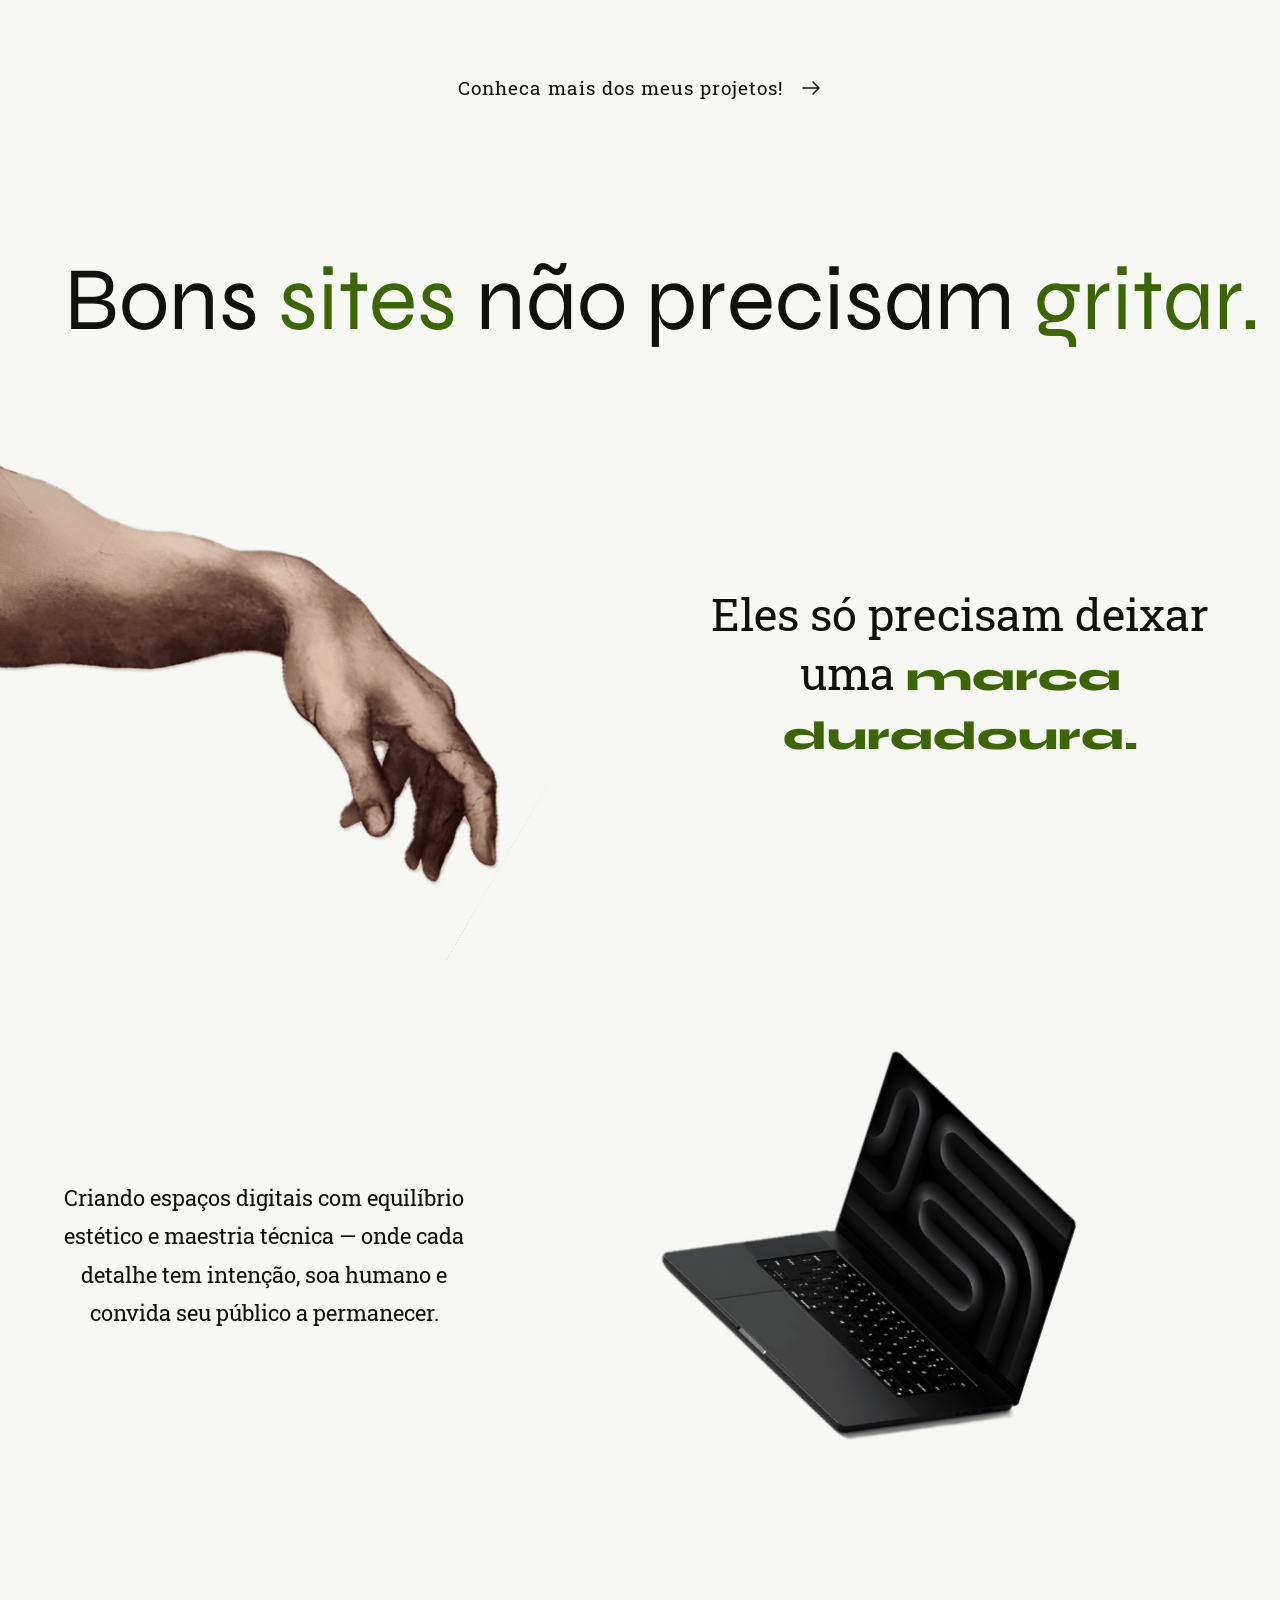
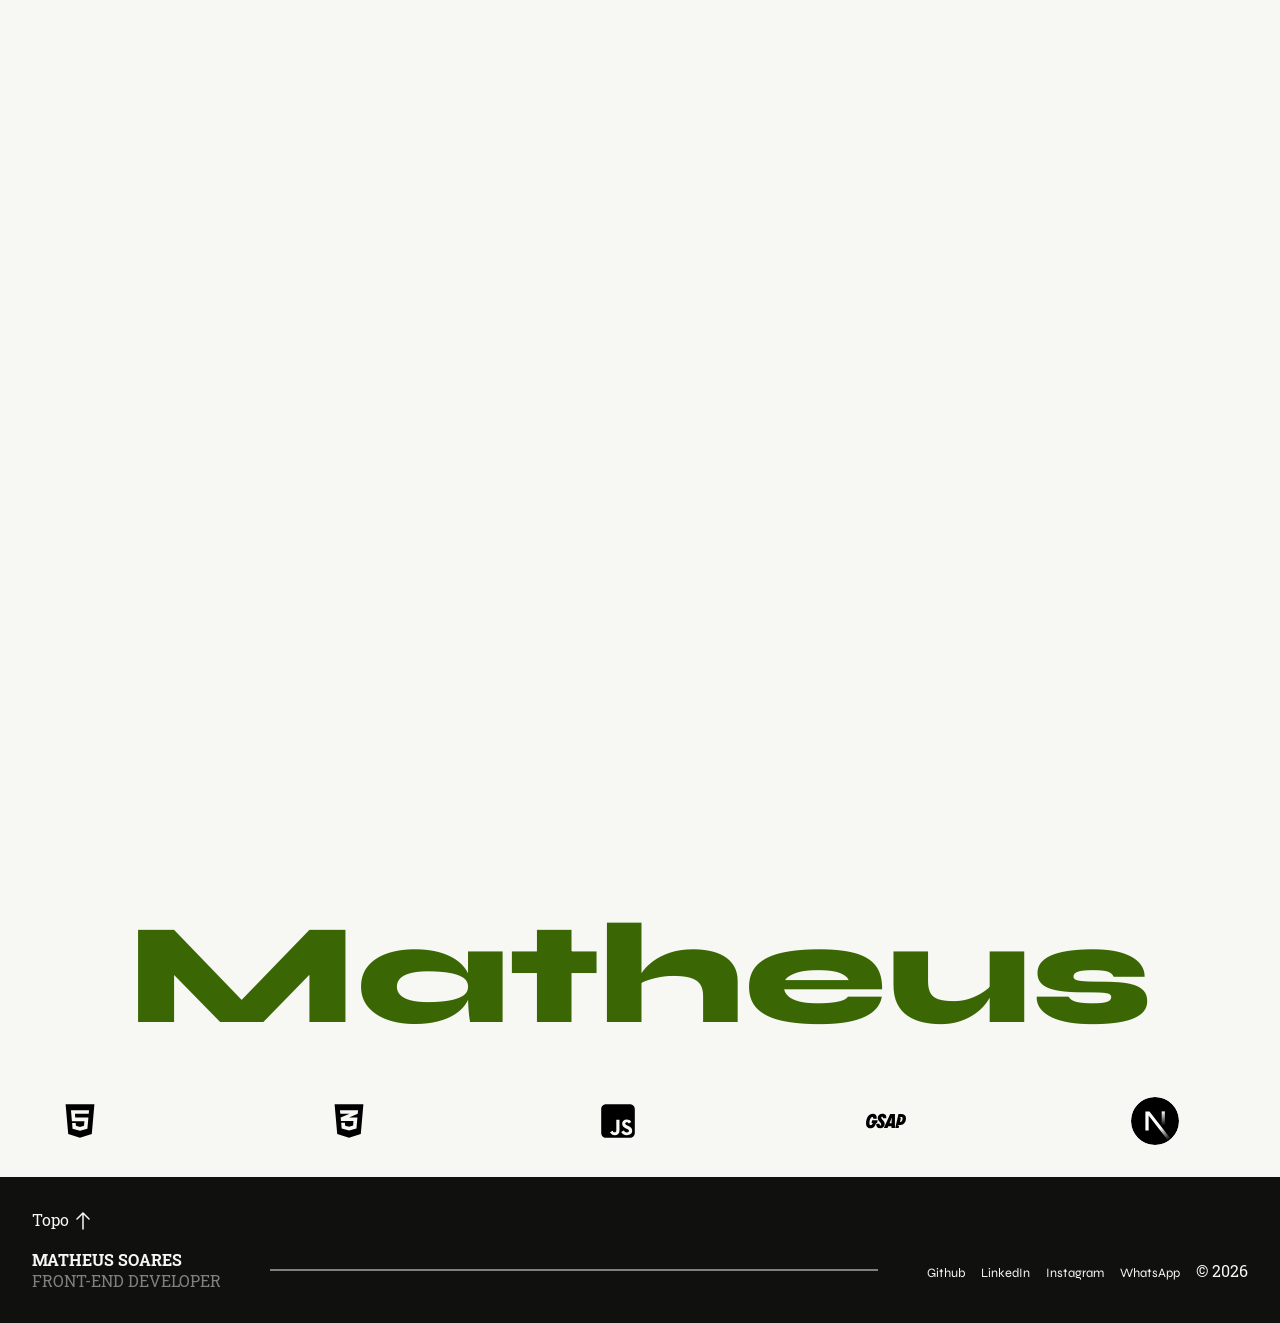
==== commit 2531b188: "finaliazacao2.0" ====
--- a/Index.html
+++ b/Index.html
@@ -1,347 +1,279 @@
 <!doctype html>
 <html lang="pt-BR">
-  <head>
-    <meta charset="UTF-8" />
-    <meta name="viewport" content="width=device-width, initial-scale=1.0" />
-    <link rel="preconnect" href="https://fonts.googleapis.com" />
-    <link rel="preconnect" href="https://fonts.gstatic.com" crossorigin />
-    <link
-      href="https://fonts.googleapis.com/css2?family=Roboto+Slab:wght@100..900&family=Syne:wght@400..800&display=swap"
-      rel="stylesheet"
-    />
-    <link rel="stylesheet" href="Style/style.css" />
-    <title>Matheus Soares</title>
-  </head>
-
-  <body>
-    <section class="preloader">
-      <div class="caixa">
-        <div class="coluns"></div>
-        <div class="coluns"></div>
-        <div class="coluns"></div>
-        <div class="coluns"></div>
-        <div class="coluns"></div>
-        <div class="coluns"></div>
-        <div class="coluns"></div>
-        <div class="coluns"></div>
-        <div class="coluns"></div>
-        <div class="coluns"></div>
-        <div class="coluns"></div>
-      </div>
-      <div class="conteudo">
-        <h1>portfolio</h1>
-        <h1>Matheus</h1>
-      </div>
-    </section>
-
-    <section id="inicio" class="hero">
-      <div class="sessao-inicial">
-        <div class="hero-esquerda"><span>Portfólio </span></div>
-        <div class="hero-direita"><span>Front-End</span></div>
-      </div>
-      <div class="sessao-nome">
-        <div class="nome">
+
+<head>
+  <meta charset="UTF-8" />
+  <meta name="viewport" content="width=device-width, initial-scale=1.0" />
+  <link rel="preconnect" href="https://fonts.googleapis.com" />
+  <link rel="preconnect" href="https://fonts.gstatic.com" crossorigin />
+  <link href="https://fonts.googleapis.com/css2?family=Roboto+Slab:wght@100..900&family=Syne:wght@400..800&display=swap"
+    rel="stylesheet" />
+    <link rel="shortcut icon" href="/mockup/Matheus/ms-icon.png" type="image/x-icon">
+  <link rel="stylesheet" href="Style/style.css" />
+  <title>Matheus Soares</title>
+</head>
+
+<body>
+  <section class="preloader">
+    <div class="caixa">
+      <div class="coluns"></div>
+      <div class="coluns"></div>
+      <div class="coluns"></div>
+      <div class="coluns"></div>
+      <div class="coluns"></div>
+      <div class="coluns"></div>
+      <div class="coluns"></div>
+      <div class="coluns"></div>
+      <div class="coluns"></div>
+      <div class="coluns"></div>
+      <div class="coluns"></div>
+    </div>
+    <div class="conteudo">
+      <h1>portfolio</h1>
+      <h1>Matheus</h1>
+    </div>
+  </section>
+
+      <main id="inicio" class="hero">
+        <div class="sessao-inicial">
+          <div class="hero-esquerda"><span>Portfólio </span></div>
+          <div class="hero-direita"><span>Front-End</span></div>
+        </div>
+        <div class="sessao-nome">
+          <div class="nome">
+            <h1>Matheus</h1>
+            <h2>Soares</h2>
+          </div>
+          <p>
+            Unindo design e código para dar vida a sites incríveis. Combinando
+            interações únicas, visual marcante e tipografia impecável para
+            transformar ideias em experiências memoráveis.
+          </p>
+        </div>
+      </main>
+      <section class="sessao-frases">
+        <div class="conteudo-frases">
+          <span class="frases frase-esquerda">Interfaces</span>
+          <span class="flex-end frases frase-direita">excepcionais</span>
+          <span class="frases frase-esquerda">viram</span>
+          <span class="flex-start frases frase-direita">tendencias</span>
+        </div>
+      </section>
+      <section class="sessao-Matheus">
+        <div class="frase-Matheus">
+          <p>
+            Eu crio e desenvolvo experiências digitais com foco nos
+            <span>detalhes.</span>
+          </p>
+        </div>
+        <div class="apresentacao">
+          <div class="matheus">
+            <img src="Mockup/Matheus/polaroid.png" alt="" />
+          </div>
+          <div class="sobre">
+            <p>
+              Sou o <strong>Matheus</strong>, desenvolvedor front-end apaixonado
+              por transformar ideias em interfaces limpas e envolventes. Combino
+              design, código e movimento para criar experiências que funcionam tão
+              bem quanto aparentam.
+            </p>
+          </div>
+        </div>
+      </section>
+      <section class="sessao-trabalhos">
+        <div class="conteiner-trabalhos">
+          <div class="cabecalho-trabalhos">
+            <h3>
+              Trabalhos <br />em <br />
+              Destaque
+            </h3>
+            <div class="subTitulo">
+              <p>
+                Minha galeria de criações. Para mim, o design digital vai além de
+                uma estética agradável; trata-se de estabelecer conexões
+                autênticas e visuais que realmente impactam. Marca ousado e
+                interfaces interativas, coloco minha atenção cada detalhe técnico.
+                Convido você a dar uma olhada atenta ao meu trabalho.
+              </p>
+            </div>
+          </div>
+          <div class="conteudo">
+            <div class="trabalho">
+              <img src="Mockup/sites/EdeCasa.webp" alt="Site de marido de aluguel" />
+              <div class="nome-trabalho">
+                <h4>É de casa</h4>
+                <a href="#">Visite o projeto
+                  <svg xmlns="http://www.w3.org/2000/svg" width="24" height="24" viewBox="0 0 24 24" fill="none">
+                    <path fill-rule="evenodd" clip-rule="evenodd"
+                      d="M9 6.75C8.58579 6.75 8.25 6.41421 8.25 6C8.25 5.58579 8.58579 5.25 9 5.25H18C18.4142 5.25 18.75 5.58579 18.75 6V15C18.75 15.4142 18.4142 15.75 18 15.75C17.5858 15.75 17.25 15.4142 17.25 15V7.81066L6.53033 18.5303C6.23744 18.8232 5.76256 18.8232 5.46967 18.5303C5.17678 18.2374 5.17678 17.7626 5.46967 17.4697L16.1893 6.75H9Z"
+                      fill="currentColor" />
+                  </svg></a>
+              </div>
+            </div>
+          </div>
+          <div class="conteudo">
+            <div class="trabalho">
+              <img src="Mockup/sites/Jacob.webp" alt="Companhia de terno" />
+              <div class="nome-trabalho">
+                <h4>Jacob Companhia</h4>
+                <a href="#">Visite o projeto
+                  <svg xmlns="http://www.w3.org/2000/svg" width="24" height="24" viewBox="0 0 24 24" fill="none">
+                    <path fill-rule="evenodd" clip-rule="evenodd"
+                      d="M9 6.75C8.58579 6.75 8.25 6.41421 8.25 6C8.25 5.58579 8.58579 5.25 9 5.25H18C18.4142 5.25 18.75 5.58579 18.75 6V15C18.75 15.4142 18.4142 15.75 18 15.75C17.5858 15.75 17.25 15.4142 17.25 15V7.81066L6.53033 18.5303C6.23744 18.8232 5.76256 18.8232 5.46967 18.5303C5.17678 18.2374 5.17678 17.7626 5.46967 17.4697L16.1893 6.75H9Z"
+                      fill="currentColor" />
+                  </svg></a>
+              </div>
+            </div>
+          </div>
+          <div class="conteudo">
+            <div class="trabalho">
+              <img src="Mockup/sites/BF-Tattoo.webp" alt="site de tatuagem" />
+              <div class="nome-trabalho">
+                <h4>BF Tattoo</h4>
+                <a href="#">Visite o projeto
+                  <svg xmlns="http://www.w3.org/2000/svg" width="24" height="24" viewBox="0 0 24 24" fill="none">
+                    <path fill-rule="evenodd" clip-rule="evenodd"
+                      d="M9 6.75C8.58579 6.75 8.25 6.41421 8.25 6C8.25 5.58579 8.58579 5.25 9 5.25H18C18.4142 5.25 18.75 5.58579 18.75 6V15C18.75 15.4142 18.4142 15.75 18 15.75C17.5858 15.75 17.25 15.4142 17.25 15V7.81066L6.53033 18.5303C6.23744 18.8232 5.76256 18.8232 5.46967 18.5303C5.17678 18.2374 5.17678 17.7626 5.46967 17.4697L16.1893 6.75H9Z"
+                      fill="currentColor" />
+                  </svg></a>
+              </div>
+            </div>
+          </div>
+        </div>
+        <div class="outrosProjetos">
+          <a class="maisProjetos" href="/outros-trabalhos/index2.html">Conheca mais dos meus projetos!
+            <svg xmlns="http://www.w3.org/2000/svg" width="24" height="24" viewBox="0 0 24 24" fill="none">
+              <path fill-rule="evenodd" clip-rule="evenodd"
+                d="M13.4697 5.46967C13.7626 5.17678 14.2374 5.17678 14.5303 5.46967L20.5303 11.4697C20.8232 11.7626 20.8232 12.2374 20.5303 12.5303L14.5303 18.5303C14.2374 18.8232 13.7626 18.8232 13.4697 18.5303C13.1768 18.2374 13.1768 17.7626 13.4697 17.4697L18.1893 12.75H4C3.58579 12.75 3.25 12.4142 3.25 12C3.25 11.5858 3.58579 11.25 4 11.25H18.1893L13.4697 6.53033C13.1768 6.23744 13.1768 5.76256 13.4697 5.46967Z"
+                fill="currentColor" />
+            </svg></a>
+        </div>
+      </section>
+      <section class="cta">
+        <div class="cabecalho-cta">
+          <p>Bons <span>sites </span> não precisam <span>gritar.</span></p>
+        </div>
+        <div class="frase-cta">
+          <div class="mao">
+            <img src="Mockup/CTA/dedos.svg" alt="" />
+          </div>
+          <div class="frase">
+            <p>Eles só precisam deixar uma <span>marca duradoura.</span></p>
+          </div>
+        </div>
+        <div class="frase-cta computador-cta">
+          <p class="frase-computador">
+            Criando espaços digitais com equilíbrio estético e maestria técnica —
+            onde cada detalhe tem intenção, soa humano e convida seu público a
+            permanecer.
+          </p>
+          <div class="computador">
+            <img src="Mockup/CTA/macbook.svg" alt="" />
+          </div>
+        </div>
+      </section>
+      <section class="sessao-jornal">
+        <div class="img-jornal">
+          <img src="Mockup/Jornal/jornal.jpg" alt="homem olhando jornal" />
+        </div>
+      </section>
+      <footer>
+        <div class="titulo-rodade">
           <h1>Matheus</h1>
-          <h2>Soares</h2>
-        </div>
-        <p>
-          Unindo design e código para dar vida a sites incríveis. Combinando
-          interações únicas, visual marcante e tipografia impecável para
-          transformar ideias em experiências memoráveis.
-        </p>
-      </div>
-    </section>
-
-    <section class="sessao-frases">
-      <div class="conteudo-frases">
-        <span class="frases frase-esquerda">Interfaces</span>
-        <span class="flex-end frases frase-direita">excepcionais</span>
-        <span class="frases frase-esquerda">viram</span>
-        <span class="flex-start frases frase-direita">tendencias</span>
-      </div>
-    </section>
-
-    <section class="sessao-Matheus">
-      <div class="frase-Matheus">
-        <p>
-          Eu crio e desenvolvo experiências digitais com foco nos
-          <span>detalhes.</span>
-        </p>
-      </div>
-      <div class="apresentacao">
-        <div class="matheus">
-          <img src="Mockup/Matheus/polaroid.png" alt="" />
-        </div>
-        <div class="sobre">
-          <p>
-            Sou o <strong>Matheus</strong>, desenvolvedor front-end apaixonado
-            por transformar ideias em interfaces limpas e envolventes. Combino
-            design, código e movimento para criar experiências que funcionam tão
-            bem quanto aparentam.
-          </p>
-        </div>
-      </div>
-    </section>
-
-    <section class="sessao-trabalhos">
-      <div class="conteiner-trabalhos">
-        <div class="cabecalho-trabalhos">
-          <h3>
-            Trabalhos <br />em <br />
-            Destaque
-          </h3>
-          <div class="subTitulo">
-            <p>
-              Minha galeria de criações. Para mim, o design digital vai além de
-              uma estética agradável; trata-se de estabelecer conexões
-              autênticas e visuais que realmente impactam. Marca ousado e
-              interfaces interativas, coloco minha atenção cada detalhe técnico.
-              Convido você a dar uma olhada atenta ao meu trabalho.
-            </p>
-          </div>
-        </div>
-
-        <div class="conteudo">
-          <div class="trabalho">
-            <img
-              src="Mockup/sites/EdeCasa.webp"
-              alt="Site de marido de aluguel"
-            />
-            <div class="nome-trabalho">
-              <h4>É de casa</h4>
-
-              <a href="#"
-                >Visite o projeto
-                <svg
-                  xmlns="http://www.w3.org/2000/svg"
-                  width="24"
-                  height="24"
-                  viewBox="0 0 24 24"
-                  fill="none"
-                >
-                  <path
-                    fill-rule="evenodd"
-                    clip-rule="evenodd"
-                    d="M9 6.75C8.58579 6.75 8.25 6.41421 8.25 6C8.25 5.58579 8.58579 5.25 9 5.25H18C18.4142 5.25 18.75 5.58579 18.75 6V15C18.75 15.4142 18.4142 15.75 18 15.75C17.5858 15.75 17.25 15.4142 17.25 15V7.81066L6.53033 18.5303C6.23744 18.8232 5.76256 18.8232 5.46967 18.5303C5.17678 18.2374 5.17678 17.7626 5.46967 17.4697L16.1893 6.75H9Z"
-                    fill="currentColor"
-                  /></svg
-              ></a>
-            </div>
-          </div>
-        </div>
-
-        <div class="conteudo">
-          <div class="trabalho">
-            <img src="Mockup/sites/Jacob.webp" alt="Companhia de terno" />
-            <div class="nome-trabalho">
-              <h4>Jacob Companhia</h4>
-
-              <a href="#"
-                >Visite o projeto
-                <svg
-                  xmlns="http://www.w3.org/2000/svg"
-                  width="24"
-                  height="24"
-                  viewBox="0 0 24 24"
-                  fill="none"
-                >
-                  <path
-                    fill-rule="evenodd"
-                    clip-rule="evenodd"
-                    d="M9 6.75C8.58579 6.75 8.25 6.41421 8.25 6C8.25 5.58579 8.58579 5.25 9 5.25H18C18.4142 5.25 18.75 5.58579 18.75 6V15C18.75 15.4142 18.4142 15.75 18 15.75C17.5858 15.75 17.25 15.4142 17.25 15V7.81066L6.53033 18.5303C6.23744 18.8232 5.76256 18.8232 5.46967 18.5303C5.17678 18.2374 5.17678 17.7626 5.46967 17.4697L16.1893 6.75H9Z"
-                    fill="currentColor"
-                  /></svg
-              ></a>
-            </div>
-          </div>
-        </div>
-
-        <div class="conteudo">
-          <div class="trabalho">
-            <img src="Mockup/sites/BF-Tattoo.webp" alt="site de tatuagem" />
-            <div class="nome-trabalho">
-              <h4>BF Tattoo</h4>
-              <a href="#"
-                >Visite o projeto
-                <svg
-                  xmlns="http://www.w3.org/2000/svg"
-                  width="24"
-                  height="24"
-                  viewBox="0 0 24 24"
-                  fill="none"
-                >
-                  <path
-                    fill-rule="evenodd"
-                    clip-rule="evenodd"
-                    d="M9 6.75C8.58579 6.75 8.25 6.41421 8.25 6C8.25 5.58579 8.58579 5.25 9 5.25H18C18.4142 5.25 18.75 5.58579 18.75 6V15C18.75 15.4142 18.4142 15.75 18 15.75C17.5858 15.75 17.25 15.4142 17.25 15V7.81066L6.53033 18.5303C6.23744 18.8232 5.76256 18.8232 5.46967 18.5303C5.17678 18.2374 5.17678 17.7626 5.46967 17.4697L16.1893 6.75H9Z"
-                    fill="currentColor"
-                  /></svg
-              ></a>
-            </div>
-          </div>
-        </div>
-      </div>
-      <div class="outrosProjetos">
-        <a class="maisProjetos" href="#"
-          >Conheca mais dos meus projetos!
-          <svg
-            xmlns="http://www.w3.org/2000/svg"
-            width="24"
-            height="24"
-            viewBox="0 0 24 24"
-            fill="none"
-          >
-            <path
-              fill-rule="evenodd"
-              clip-rule="evenodd"
-              d="M13.4697 5.46967C13.7626 5.17678 14.2374 5.17678 14.5303 5.46967L20.5303 11.4697C20.8232 11.7626 20.8232 12.2374 20.5303 12.5303L14.5303 18.5303C14.2374 18.8232 13.7626 18.8232 13.4697 18.5303C13.1768 18.2374 13.1768 17.7626 13.4697 17.4697L18.1893 12.75H4C3.58579 12.75 3.25 12.4142 3.25 12C3.25 11.5858 3.58579 11.25 4 11.25H18.1893L13.4697 6.53033C13.1768 6.23744 13.1768 5.76256 13.4697 5.46967Z"
-              fill="currentColor"
-            /></svg
-        ></a>
-      </div>
-    </section>
-
-    <section class="cta">
-      <div class="cabecalho-cta">
-        <p>Bons <span>sites </span> não precisam <span>gritar.</span></p>
-      </div>
-      <div class="frase-cta">
-        <div class="mao">
-          <img src="Mockup/CTA/dedos.svg" alt="" />
-        </div>
-        <div class="frase">
-          <p>Eles só precisam deixar uma <span>marca duradoura.</span></p>
-        </div>
-      </div>
-      <div class="frase-cta computador-cta">
-        <p class="frase-computador">
-          Criando espaços digitais com equilíbrio estético e maestria técnica —
-          onde cada detalhe tem intenção, soa humano e convida seu público a
-          permanecer.
-        </p>
-        <div class="computador">
-          <img src="Mockup/CTA/macbook.svg" alt="" />
-        </div>
-      </div>
-    </section>
-
-    <section class="sessao-jornal">
-      <div class="img-jornal">
-        <img src="Mockup/Jornal/jornal.jpg" alt="homem olhando jornal" />
-      </div>
-    </section>
-
-    <footer>
-      <div class="titulo-rodade">
-        <h1>Matheus</h1>
-      </div>
-
-      <div class="conteiner-carrosel">
-        <div class="carrosel">
-          <div class="conteudo-carrosel">
-            <img src="Mockup/Carrosel/html.svg" alt="" />
-          </div>
-          <div class="conteudo-carrosel">
-            <img src="Mockup/Carrosel/css.svg" alt="" />
-          </div>
-          <div class="conteudo-carrosel">
-            <img src="Mockup/Carrosel/JS.svg" alt="" />
-          </div>
-          <div class="conteudo-carrosel">
-            <img src="Mockup/Carrosel/gsap.svg" alt="" />
-          </div>
-          <div class="conteudo-carrosel">
-            <img src="Mockup/Carrosel/nextjs.svg" alt="" />
-          </div>
-          <div class="conteudo-carrosel">
-            <img src="Mockup/Carrosel/react.svg" alt="" />
-          </div>
-          <div class="conteudo-carrosel">
-            <img src="Mockup/Carrosel/github.svg" alt="" />
-          </div>
-        </div>
-        <div aria-hidden class="carrosel">
-          <div class="conteudo-carrosel">
-            <img src="Mockup/Carrosel/html.svg" alt="" />
-          </div>
-          <div class="conteudo-carrosel">
-            <img src="Mockup/Carrosel/css.svg" alt="" />
-          </div>
-          <div class="conteudo-carrosel">
-            <img src="Mockup/Carrosel/JS.svg" alt="" />
-          </div>
-          <div class="conteudo-carrosel">
-            <img src="Mockup/Carrosel/gsap.svg" alt="" />
-          </div>
-          <div class="conteudo-carrosel">
-            <img src="Mockup/Carrosel/nextjs.svg" alt="" />
-          </div>
-          <div class="conteudo-carrosel">
-            <img src="Mockup/Carrosel/react.svg" alt="" />
-          </div>
-          <div class="conteudo-carrosel">
-            <img src="Mockup/Carrosel/github.svg" alt="" />
-          </div>
-        </div>
-      </div>
-
-      <div class="segundo-rodape">
-        <div class="top">
-          <a href="#inicio"
-            >Topo
-            <svg
-              xmlns="http://www.w3.org/2000/svg"
-              width="24"
-              height="24"
-              viewBox="0 0 24 24"
-              fill="none"
-            >
-              <path
-                fill-rule="evenodd"
-                clip-rule="evenodd"
-                d="M11.4697 3.46967C11.7626 3.17678 12.2374 3.17678 12.5303 3.46967L18.5303 9.46967C18.8232 9.76256 18.8232 10.2374 18.5303 10.5303C18.2374 10.8232 17.7626 10.8232 17.4697 10.5303L12.75 5.81066L12.75 20C12.75 20.4142 12.4142 20.75 12 20.75C11.5858 20.75 11.25 20.4142 11.25 20L11.25 5.81066L6.53033 10.5303C6.23744 10.8232 5.76256 10.8232 5.46967 10.5303C5.17678 10.2374 5.17678 9.76256 5.46967 9.46967L11.4697 3.46967Z"
-                fill="currentColor"
-              /></svg
-          ></a>
-        </div>
-
-        <div class="divulgacao">
-          <div class="nome-divulgacao">
-            <h4>Matheus Soares</h4>
-            <span>FRONT-END DEVELOPER</span>
-          </div>
-          <div class="linha"></div>
-          <div class="redes">
-            <ul class="redes-links">
-              <li class="links">
-                <a target="_blank" href="https://github.com/MatheusSoares-dev"
-                  >github</a
-                >
-              </li>
-              <li class="links">
-                <a
-                  target="_blank"
-                  href="https://www.linkedin.com/in/matheus-soares-073615279/"
-                  >LinkedIn</a
-                >
-              </li>
-              <li class="links">
-                <a target="_blank" href="https://www.instagram.com/matheus.so"
-                  >Instagram</a
-                >
-              </li>
-              <li class="links">
-                <a onclick="whats(event)" target="_blank" href="">WhatsApp</a>
-              </li>
-            </ul>
-            <span>&copy; 2026</span>
-          </div>
-        </div>
-      </div>
-    </footer>
-  </body>
-  <script src="https://cdn.jsdelivr.net/npm/gsap@3.15/dist/gsap.min.js"></script>
-  <script src="https://cdn.jsdelivr.net/npm/gsap@3.15/dist/ScrollTrigger.min.js"></script>
-  <script src="https://cdn.jsdelivr.net/npm/gsap@3.15/dist/SplitText.min.js"></script>
-  <script src="Script/script.js" defer></script>
-</html>
+        </div>
+        <div class="conteiner-carrosel">
+          <div class="carrosel">
+            <div class="conteudo-carrosel">
+              <img src="Mockup/Carrosel/html.svg" alt="" />
+            </div>
+            <div class="conteudo-carrosel">
+              <img src="Mockup/Carrosel/css.svg" alt="" />
+            </div>
+            <div class="conteudo-carrosel">
+              <img src="Mockup/Carrosel/JS.svg" alt="" />
+            </div>
+            <div class="conteudo-carrosel">
+              <img src="Mockup/Carrosel/gsap.svg" alt="" />
+            </div>
+            <div class="conteudo-carrosel">
+              <img src="Mockup/Carrosel/nextjs.svg" alt="" />
+            </div>
+            <div class="conteudo-carrosel">
+              <img src="Mockup/Carrosel/react.svg" alt="" />
+            </div>
+            <div class="conteudo-carrosel">
+              <img src="Mockup/Carrosel/github.svg" alt="" />
+            </div>
+          </div>
+          <div aria-hidden class="carrosel">
+            <div class="conteudo-carrosel">
+              <img src="Mockup/Carrosel/html.svg" alt="" />
+            </div>
+            <div class="conteudo-carrosel">
+              <img src="Mockup/Carrosel/css.svg" alt="" />
+            </div>
+            <div class="conteudo-carrosel">
+              <img src="Mockup/Carrosel/JS.svg" alt="" />
+            </div>
+            <div class="conteudo-carrosel">
+              <img src="Mockup/Carrosel/gsap.svg" alt="" />
+            </div>
+            <div class="conteudo-carrosel">
+              <img src="Mockup/Carrosel/nextjs.svg" alt="" />
+            </div>
+            <div class="conteudo-carrosel">
+              <img src="Mockup/Carrosel/react.svg" alt="" />
+            </div>
+            <div class="conteudo-carrosel">
+              <img src="Mockup/Carrosel/github.svg" alt="" />
+            </div>
+          </div>
+        </div>
+        <div class="segundo-rodape">
+          <div class="top">
+            <a href="#inicio">Topo
+              <svg xmlns="http://www.w3.org/2000/svg" width="24" height="24" viewBox="0 0 24 24" fill="none">
+                <path fill-rule="evenodd" clip-rule="evenodd"
+                  d="M11.4697 3.46967C11.7626 3.17678 12.2374 3.17678 12.5303 3.46967L18.5303 9.46967C18.8232 9.76256 18.8232 10.2374 18.5303 10.5303C18.2374 10.8232 17.7626 10.8232 17.4697 10.5303L12.75 5.81066L12.75 20C12.75 20.4142 12.4142 20.75 12 20.75C11.5858 20.75 11.25 20.4142 11.25 20L11.25 5.81066L6.53033 10.5303C6.23744 10.8232 5.76256 10.8232 5.46967 10.5303C5.17678 10.2374 5.17678 9.76256 5.46967 9.46967L11.4697 3.46967Z"
+                  fill="currentColor" />
+              </svg></a>
+          </div>
+          <div class="divulgacao">
+            <div class="nome-divulgacao">
+              <h4>Matheus Soares</h4>
+              <span>FRONT-END DEVELOPER</span>
+            </div>
+            <div class="linha"></div>
+            <div class="redes">
+              <ul class="redes-links">
+                <li class="links">
+                  <a target="_blank" href="https://github.com/MatheusSoares-dev">github</a>
+                </li>
+                <li class="links">
+                  <a target="_blank" href="https://www.linkedin.com/in/matheus-soares-073615279/">LinkedIn</a>
+                </li>
+                <li class="links">
+                  <a target="_blank" href="https://www.instagram.com/matheus.so">Instagram</a>
+                </li>
+                <li class="links">
+                  <a onclick="whats(event)" target="_blank" href="">WhatsApp</a>
+                </li>
+              </ul>
+              <span>&copy; 2026</span>
+            </div>
+          </div>
+        </div>
+      </footer>
+
+    </mai>
+  </div>
+
+</body>
+<script src="https://cdn.jsdelivr.net/npm/gsap@3.15/dist/gsap.min.js"></script>
+<script src="https://cdn.jsdelivr.net/npm/gsap@3.15/dist/DrawSVGPlugin.min.js"></script>
+<script src="https://cdn.jsdelivr.net/npm/gsap@3.15/dist/ScrollTrigger.min.js"></script>
+<script src="https://cdn.jsdelivr.net/npm/gsap@3.15/dist/SplitText.min.js"></script>
+<script src="https://unpkg.com/@barba/core"></script>
+<script src="Script/script.js" defer></script>
+
+</html>
--- a/Style/style.css
+++ b/Style/style.css
@@ -15,7 +15,7 @@
 }
 
 :root {
-  --fontPrimary: "Syne", sans-serif;
+  --fontPrimary: "Syne", sans-serif;  
   --fontSecundary: "Brittany";
   --fontText: "Roboto Slab", serif;
   --Verde: #3a6604;
@@ -75,6 +75,8 @@
   font-weight: 800;
   font-size: clamp(2rem, 5rem, 8rem);
   color: var(--Verde);
+  opacity: 0;
+  visibility: hidden;
 }
 
 .letraPreloader {
@@ -588,14 +590,12 @@
 }
 
 .links:nth-child(3):hover a {
-  background-image: linear-gradient(
-    45deg,
-    #f09433 0%,
-    #e6683c 25%,
-    #dc2743 50%,
-    #cc2366 75%,
-    #bc1888 100%
-  );
+  background-image: linear-gradient(45deg,
+      #f09433 0%,
+      #e6683c 25%,
+      #dc2743 50%,
+      #cc2366 75%,
+      #bc1888 100%);
   background-clip: text;
   -webkit-background-clip: text;
   color: transparent;
@@ -616,10 +616,160 @@
   }
 }
 
+.homePage {
+  width: 100%;
+  display: flex;
+  justify-content: center;
+  align-items: center;
+  flex-direction: column;
+  gap: 2rem;
+  background: radial-gradient(var(--Preto) 5%, transparent 16%) 0 0, radial-gradient(var(--Preto) 7%, transparent 16%) 3px 3px, radial-gradient(var(--Preto) 3%, transparent 20%) 0 1px, radial-gradient(var(--Branco) 3%, transparent 20%) 3px 4px;
+  background-size: 4px 5px;
+}
+
+.voltar {
+  position: fixed;
+  top: 0;
+  align-self: flex-start;
+  padding: 1rem;
+
+  a {
+    display: flex;
+    text-align: center;
+    gap: 5%;
+    color: var(--Preto);
+    text-decoration: none;
+    border-bottom: 1px solid var(--Verde);
+    transition: .6s ease-in-out;
+
+    & svg {
+      transition: .6s ease-in-out;
+    }
+  }
+}
+
+.voltar a:hover {
+  scale: 1.1;
+
+  svg {
+    transform: translateX(-5px);
+  }
+}
+
+.titulo {
+  padding: 2rem 0 0 0;
+  display: flex;
+  justify-content: center;
+  align-items: center;
+  flex-direction: column;
+  width: 100%;
+  gap: 1rem;
+
+  h1 {
+    font-style: italic;
+    font-size: clamp(2rem, 3vw, 5vw);
+    font-weight: 400;
+    line-height: 20px;
+    border-bottom: 2px solid var(--Preto);
+
+    & span {
+      font-weight: 300;
+      font-family: var(--fontSecundary);
+    }
+  }
+
+  p {
+    font-family: var(--fontPrimary);
+    font-weight: 800;
+    font-size: 1.1rem;
+    color: var(--TerraCota);
+  }
+}
+
+.mais-trabalho {
+  width: 100%;
+  display: flex;
+  justify-content: center;
+  align-items: center;
+  flex-direction: column;
+  text-align: center;
+  gap: 4rem;
+
+  h3 {
+    font-size: clamp(2vw, 4vw, 5vw);
+    font-weight: 200;
+    font-style: italic;
+
+    & span {
+      font-family: var(--fontPrimary);
+      font-weight: 800;
+      font-size: clamp(4vw, 7vw, 8vw);
+
+    }
+  }
+}
+
+.mais-trabalho h3 {
+  display: block;
+  white-space: nowrap;
+  align-self: center;
+}
+
+.mais-conteudo a {
+  display: flex;
+  justify-content: center;
+  align-items: center;
+  padding-bottom: 2rem;
+
+  img {
+    width: 90%;
+    object-fit: cover;
+  }
+}
+
+@view-transition {
+  navigation: auto;
+}
+
+main {
+  view-transition-name: main;
+}
+
+::view-transition-old(main) {
+  animation-name: saindo;
+  animation-duration: 0.3s;
+  animation-fill-mode: both;
+}
+
+::view-transition-new(main) {
+  animation-name: entrando;
+  animation-duration: 0.3s;
+  animation-fill-mode: both;
+}
+
+@keyframes saindo {
+  from {
+    transform: translateX(0);
+  }
+
+  to {
+    transform: translateX(-100%);
+  }
+}
+
+@keyframes entrando {
+  from {
+    transform: translateX(100%);
+  }
+
+  to {
+    transform: translateX(0);
+  }
+}
+
+
 /* =========================================================
    RESPONSIVIDADE
-   Desktop permanece como referência. Os ajustes abaixo
-   adaptam a composição sem alterar a estrutura ou o GSAP.
    ========================================================= */
 
 /* Tablet vertical — incluindo 820 x 1180 */
@@ -989,6 +1139,7 @@
 
 /* iPhone 14 Pro — 393 x 852 e telas mais estreitas */
 @media (max-width: 400px) {
+
   .hero-esquerda,
   .hero-direita {
     font-size: clamp(3.4rem, 14vw, 4.5rem);
@@ -1026,4 +1177,4 @@
   .cabecalho-cta p {
     font-size: clamp(2.7rem, 12vw, 3.8rem);
   }
-}
+}
